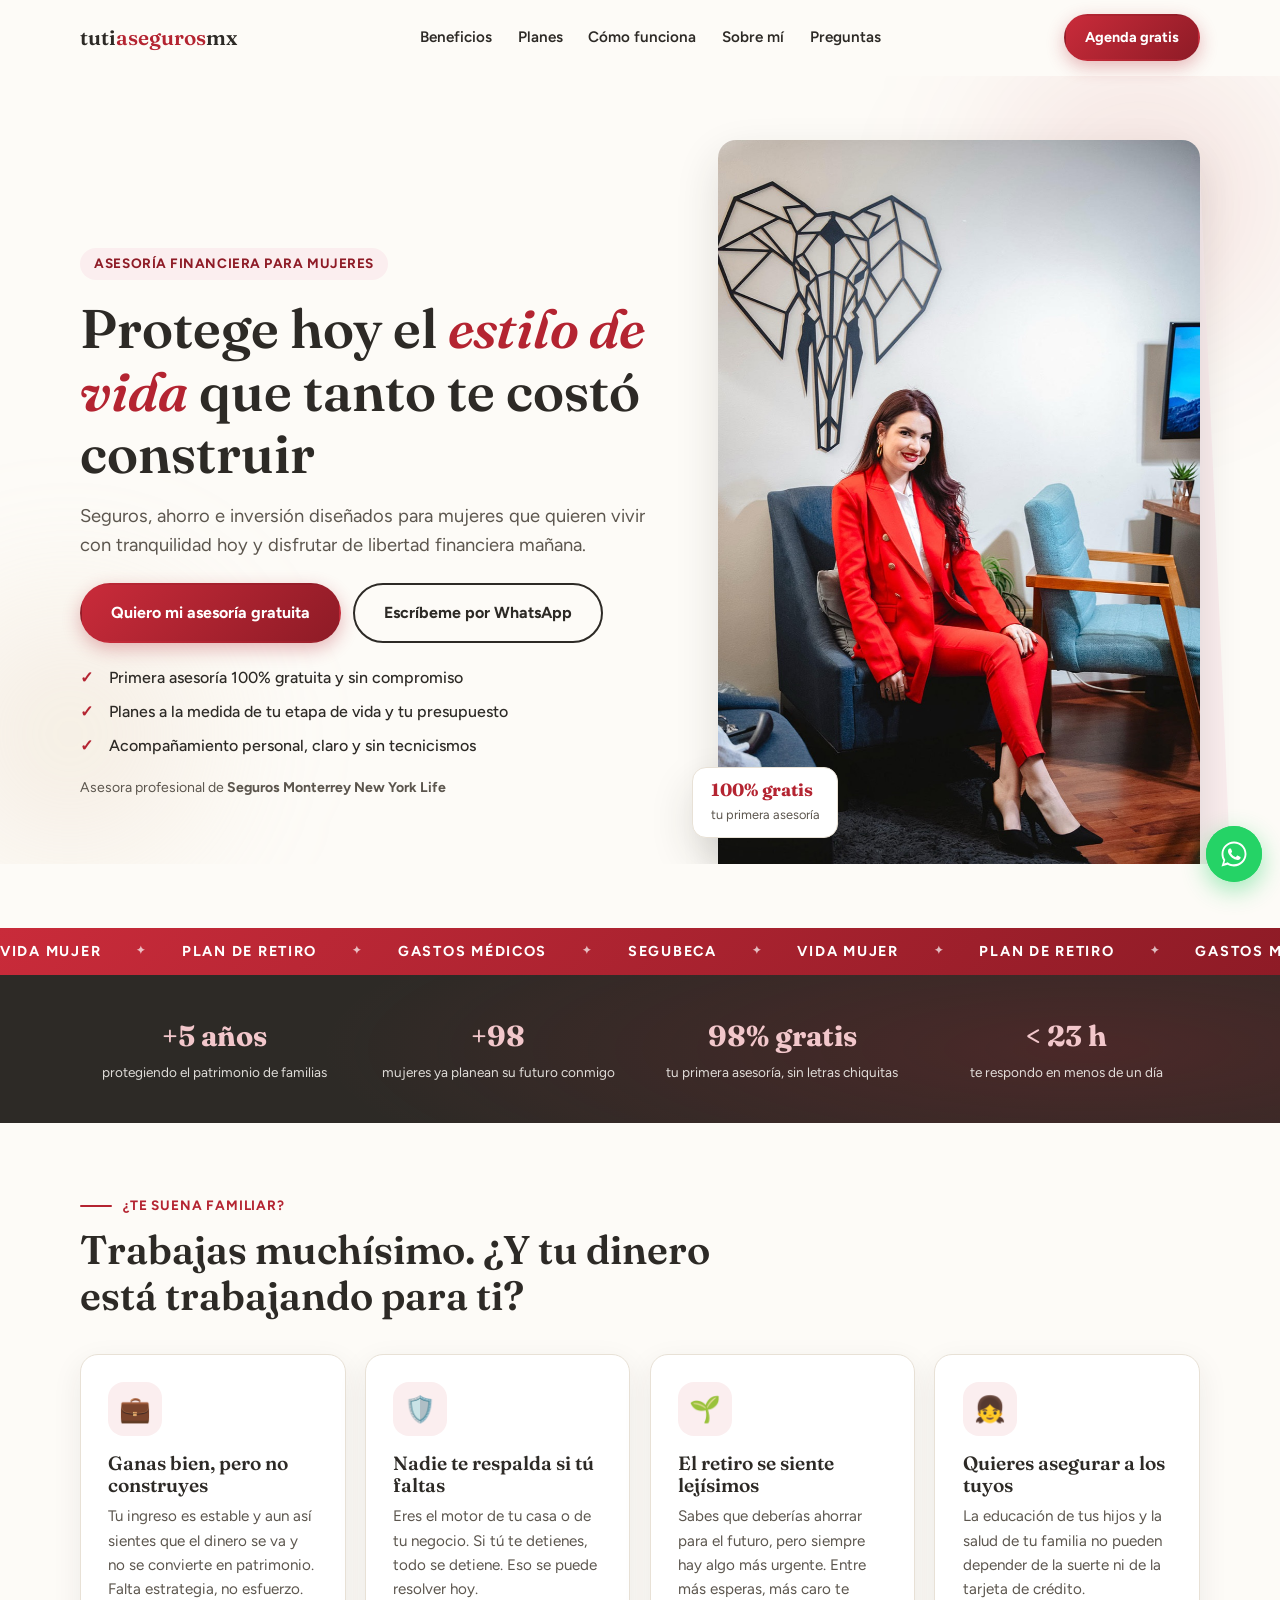
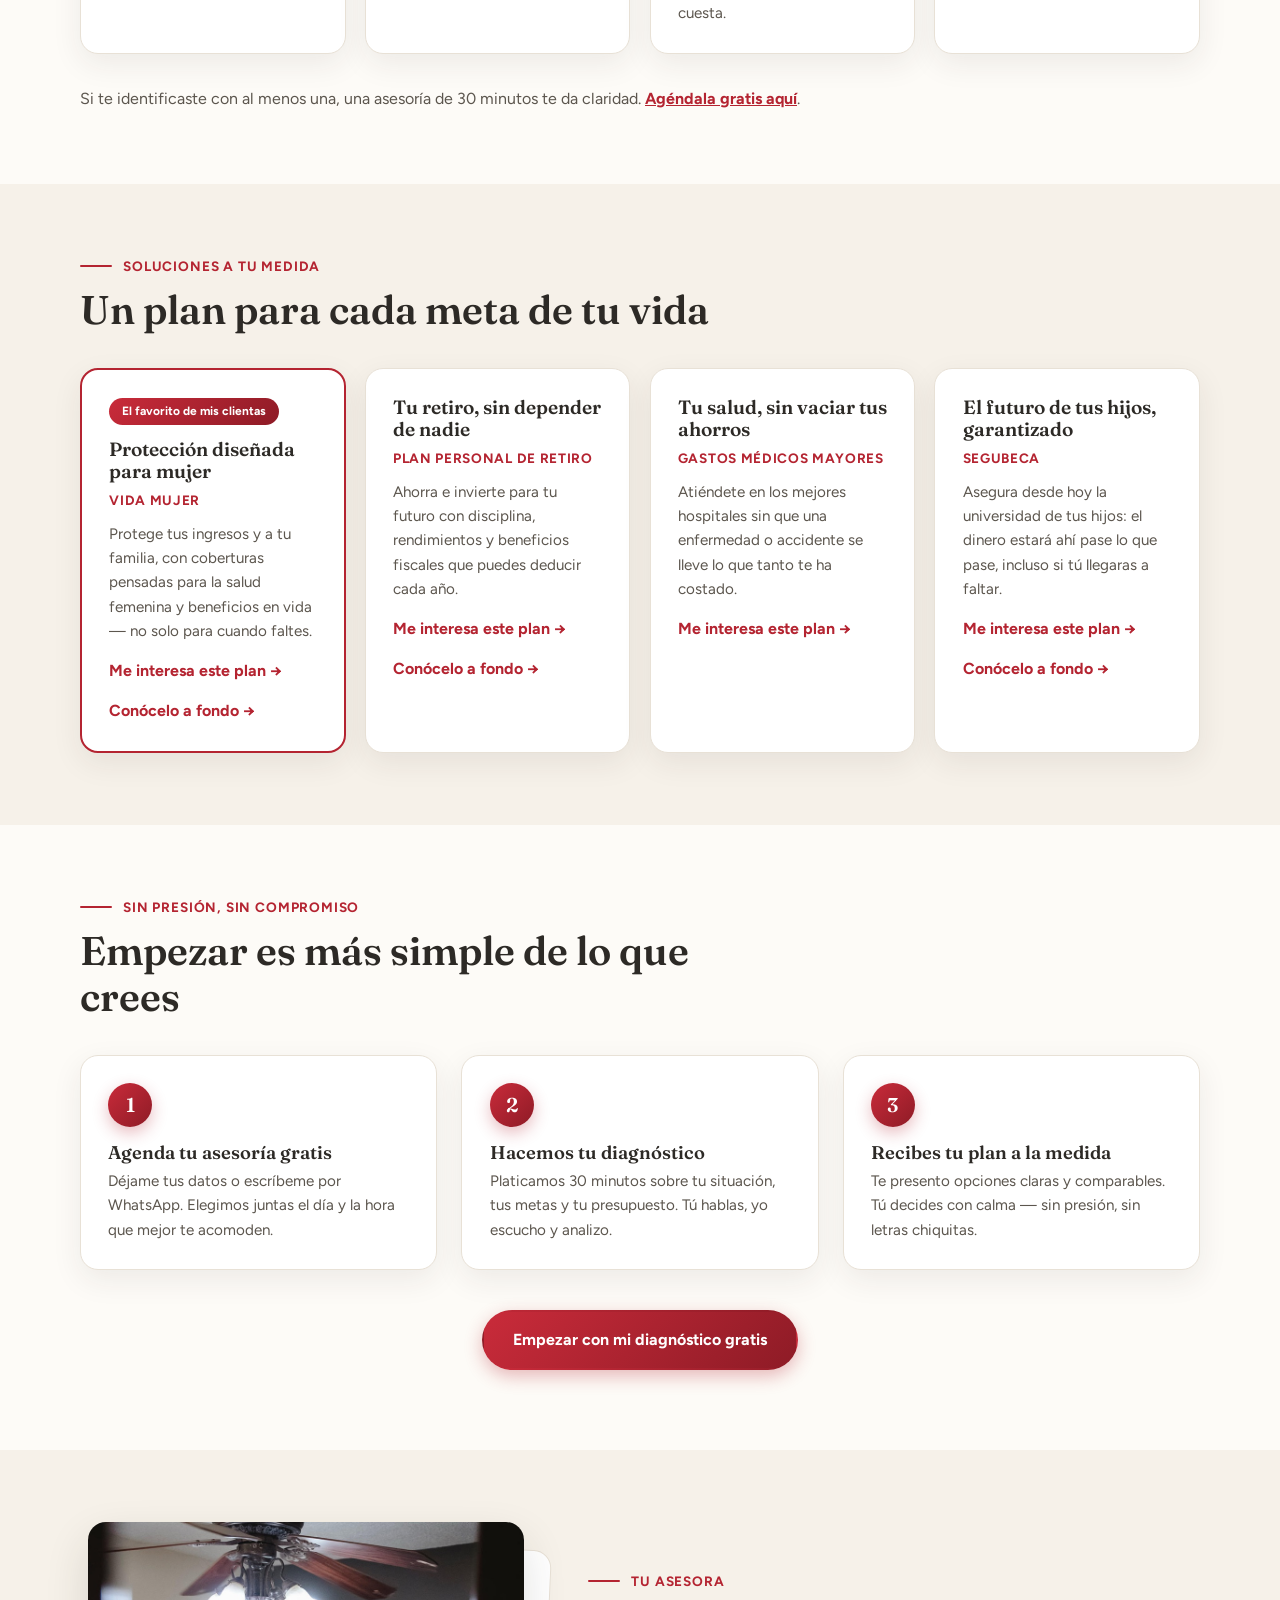
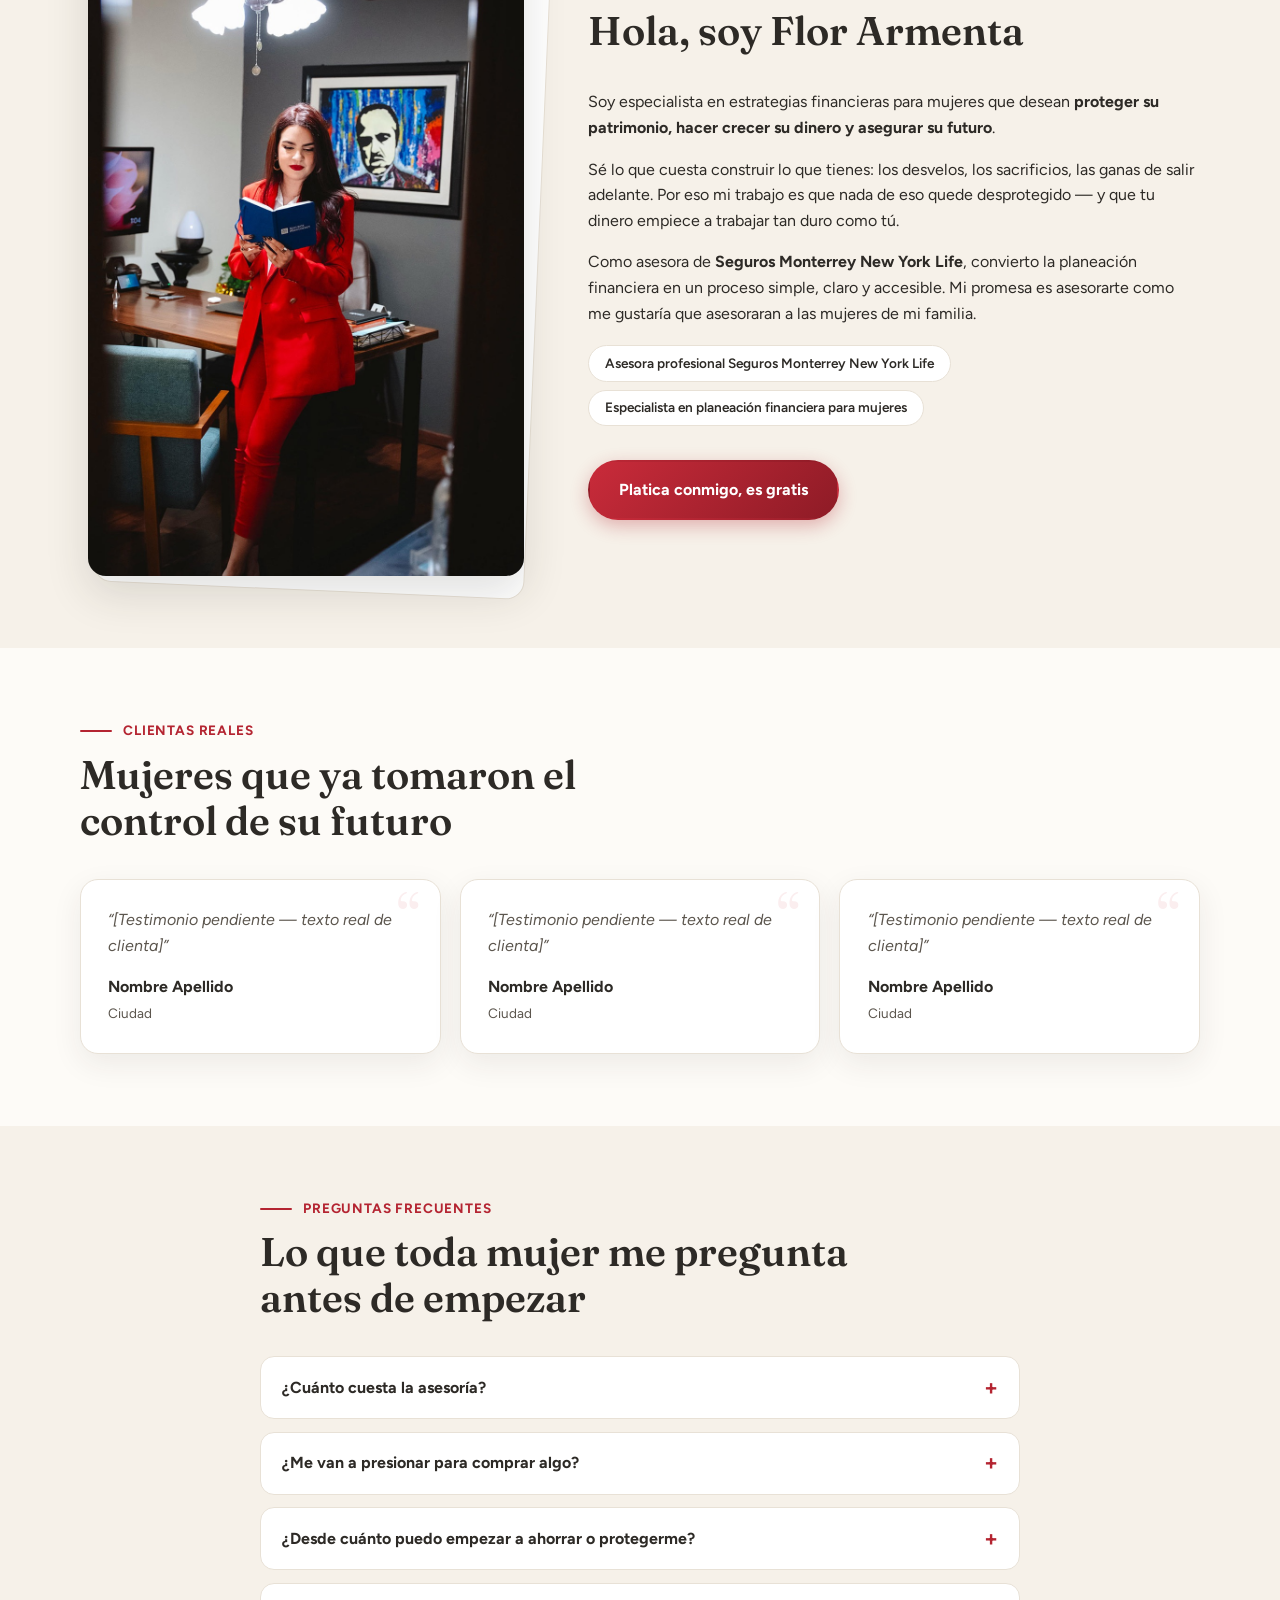
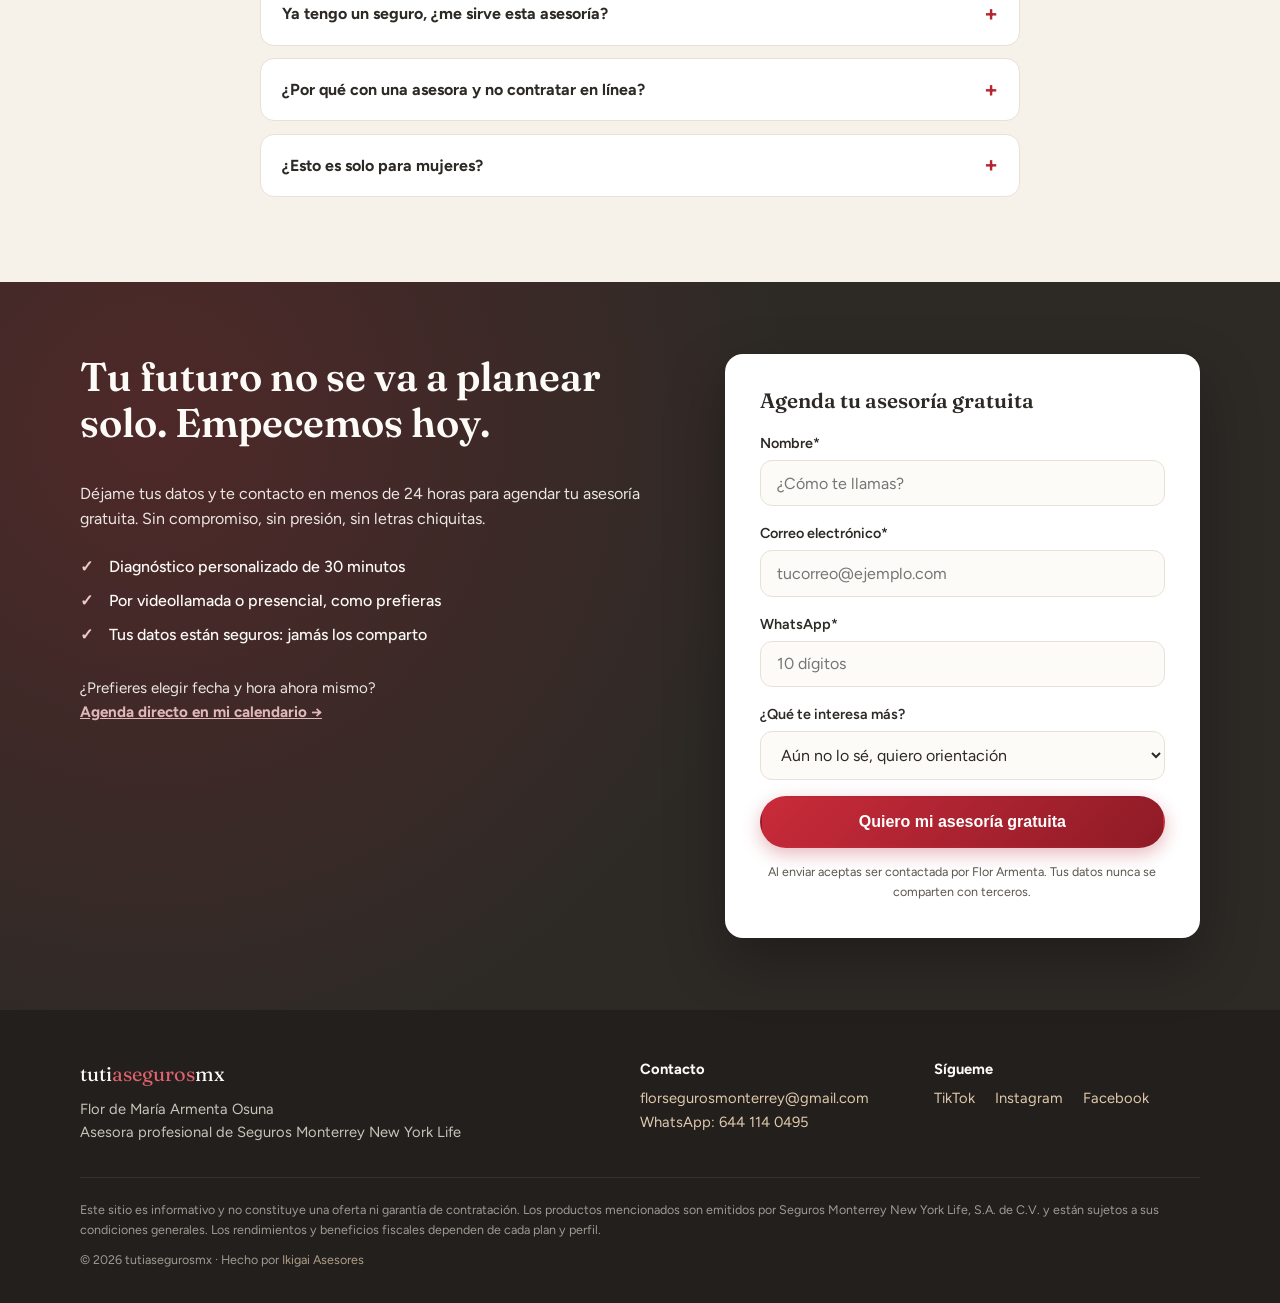
==== index.html @ 4d2555a0 "Add files via upload" ====
<!DOCTYPE html>
<html lang="es-MX">
<head>
  <meta charset="UTF-8">
  <meta name="viewport" content="width=device-width, initial-scale=1.0">
  <title>tutiasegurosmx · Flor Armenta — Seguros, ahorro e inversión para mujeres</title>
  <meta name="description" content="Protege hoy el estilo de vida que tanto te costó construir. Asesoría financiera personalizada para mujeres: Vida Mujer, Plan de Retiro, Gastos Médicos y Segubeca. Primera asesoría gratis.">

  <!-- Open Graph (compartir en WhatsApp / redes) -->
  <meta property="og:type" content="website">
  <meta property="og:title" content="Protege hoy el estilo de vida que tanto te costó construir">
  <meta property="og:description" content="Seguros, ahorro e inversión diseñados para mujeres. Agenda tu asesoría gratuita con Flor Armenta, asesora de Seguros Monterrey New York Life.">
  <meta property="og:image" content="assets/img/flor-hero.jpg">
  <meta property="og:locale" content="es_MX">
  <!-- TODO: pendiente clienta — actualizar og:url cuando se defina el dominio -->

  <script>document.documentElement.classList.add('js');</script>
  <link rel="icon" href="data:image/svg+xml,%3Csvg xmlns='http://www.w3.org/2000/svg' viewBox='0 0 100 100'%3E%3Ccircle cx='50' cy='50' r='50' fill='%23B42431'/%3E%3Ctext x='50' y='68' font-size='55' font-family='Georgia' fill='%23FDFBF7' text-anchor='middle'%3Et%3C/text%3E%3C/svg%3E">
  <link rel="preconnect" href="https://fonts.googleapis.com">
  <link rel="preconnect" href="https://fonts.gstatic.com" crossorigin>
  <link href="https://fonts.googleapis.com/css2?family=Fraunces:opsz,wght@9..144,500;9..144,600&family=Figtree:wght@400;500;600;700&display=swap" rel="stylesheet">
  <link rel="stylesheet" href="css/styles.css">

  <!-- Meta Pixel (Facebook Ads) -->
  <!-- TODO: pendiente clienta — sustituir TU_PIXEL_ID y descomentar
  <script>
    !function(f,b,e,v,n,t,s){if(f.fbq)return;n=f.fbq=function(){n.callMethod?
    n.callMethod.apply(n,arguments):n.queue.push(arguments)};if(!f._fbq)f._fbq=n;
    n.push=n;n.loaded=!0;n.version='2.0';n.queue=[];t=b.createElement(e);t.async=!0;
    t.src=v;s=b.getElementsByTagName(e)[0];s.parentNode.insertBefore(t,s)}(window,
    document,'script','https://connect.facebook.net/en_US/fbevents.js');
    fbq('init', 'TU_PIXEL_ID');
    fbq('track', 'PageView');
  </script>
  -->

  <!-- Schema.org: asesora de seguros -->
  <script type="application/ld+json">
  {
    "@context": "https://schema.org",
    "@type": "InsuranceAgency",
    "name": "tutiasegurosmx",
    "founder": { "@type": "Person", "name": "Flor de María Armenta Osuna" },
    "description": "Asesoría en seguros, ahorro e inversión para mujeres. Asesora de Seguros Monterrey New York Life.",
    "email": "florsegurosmonterrey@gmail.com",
    "telephone": "+52 644 114 0495",
    "areaServed": "MX",
    "sameAs": [
      "https://www.tiktok.com/@tutiasegurosmx",
      "https://www.instagram.com/tutiasegurosmx/",
      "https://www.facebook.com/profile.php?id=61562341318242"
    ]
  }
  </script>
</head>
<body>

  <!-- ============ HEADER ============ -->
  <header class="header" id="header">
    <div class="container header__inner">
      <!-- TODO: pendiente clienta — sustituir por logotipo (PNG/SVG) -->
      <a href="#inicio" class="header__brand">tuti<span>aseguros</span>mx</a>
      <nav class="header__nav" id="nav" aria-label="Navegación principal">
        <a href="#beneficios">Beneficios</a>
        <a href="#planes">Planes</a>
        <a href="#como-funciona">Cómo funciona</a>
        <a href="#sobre-mi">Sobre mí</a>
        <a href="#faq">Preguntas</a>
      </nav>
      <a href="#contacto" class="btn btn--primary btn--sm header__cta">Agenda gratis</a>
      <button class="header__toggle" id="navToggle" aria-label="Abrir menú" aria-expanded="false">
        <span></span><span></span><span></span>
      </button>
    </div>
  </header>

  <main>
    <!-- ============ 1 · HERO ============ -->
    <section class="hero" id="inicio">
      <div class="hero__blob hero__blob--1" aria-hidden="true"></div>
      <div class="hero__blob hero__blob--2" aria-hidden="true"></div>
      <div class="container hero__grid">
        <div class="hero__content">
          <p class="hero__kicker">Asesoría financiera para mujeres</p>
          <h1 class="hero__title">Protege hoy el <em class="resaltado">estilo de vida</em> que tanto te costó construir</h1>
          <p class="hero__subtitle">Seguros, ahorro e inversión diseñados para mujeres que quieren vivir con tranquilidad hoy y disfrutar de libertad financiera mañana.</p>
          <div class="hero__actions">
            <a href="#contacto" class="btn btn--primary" data-track="Lead">Quiero mi asesoría gratuita</a>
            <a href="https://wa.me/526441140495?text=Hola%20Flor%2C%20vengo%20de%20tu%20p%C3%A1gina%20y%20quiero%20informaci%C3%B3n%20sobre%20mis%20opciones%20de%20protecci%C3%B3n%20y%20ahorro."
               class="btn btn--ghost" target="_blank" rel="noopener" data-track="Contact">Escríbeme por WhatsApp</a>
          </div>
          <ul class="hero__checks">
            <li>Primera asesoría 100% gratuita y sin compromiso</li>
            <li>Planes a la medida de tu etapa de vida y tu presupuesto</li>
            <li>Acompañamiento personal, claro y sin tecnicismos</li>
          </ul>
          <p class="hero__trust">Asesora profesional de <strong>Seguros Monterrey New York Life</strong></p>
        </div>
        <figure class="hero__media">
          <div class="hero__media-frame" aria-hidden="true"></div>
          <img src="assets/img/flor-hero.jpg" alt="Flor Armenta, asesora de seguros, sonriendo en su oficina" width="660" height="990" fetchpriority="high">
          <div class="hero__badge" aria-hidden="true">
            <strong>100% gratis</strong>
            <span>tu primera asesoría</span>
          </div>
        </figure>
      </div>
    </section>

    <!-- Cinta de productos -->
    <div class="marquee" aria-hidden="true">
      <div class="marquee__track">
        <span>Vida Mujer</span><span>✦</span><span>Plan de Retiro</span><span>✦</span><span>Gastos Médicos</span><span>✦</span><span>Segubeca</span><span>✦</span>
        <span>Vida Mujer</span><span>✦</span><span>Plan de Retiro</span><span>✦</span><span>Gastos Médicos</span><span>✦</span><span>Segubeca</span><span>✦</span>
      </div>
    </div>

    <!-- ============ 2 · BARRA DE CONFIANZA ============ -->
    <section class="stats" aria-label="Cifras de confianza">
      <div class="container stats__grid">
        <!-- TODO: pendiente clienta — validar cifras reales con Flor -->
        <div class="stat"><strong data-count="5" data-prefix="+" data-suffix=" años">+5 años</strong><span>protegiendo el patrimonio de familias</span></div>
        <div class="stat"><strong data-count="100" data-prefix="+">+100</strong><span>mujeres ya planean su futuro conmigo</span></div>
        <div class="stat"><strong data-count="100" data-suffix="% gratis">100% gratis</strong><span>tu primera asesoría, sin letras chiquitas</span></div>
        <div class="stat"><strong data-count="24" data-prefix="&lt; " data-suffix=" h">&lt; 24 h</strong><span>te respondo en menos de un día</span></div>
      </div>
    </section>

    <!-- ============ 3 · DOLOR / ESTO ES PARA TI ============ -->
    <section class="section" id="beneficios">
      <div class="container">
        <p class="section__kicker">¿Te suena familiar?</p>
        <h2 class="section__title">Trabajas muchísimo. ¿Y tu dinero está trabajando para ti?</h2>
        <div class="cards cards--4">
          <article class="card">
            <div class="card__icon">💼</div>
            <h3>Ganas bien, pero no construyes</h3>
            <p>Tu ingreso es estable y aun así sientes que el dinero se va y no se convierte en patrimonio. Falta estrategia, no esfuerzo.</p>
          </article>
          <article class="card">
            <div class="card__icon">🛡️</div>
            <h3>Nadie te respalda si tú faltas</h3>
            <p>Eres el motor de tu casa o de tu negocio. Si tú te detienes, todo se detiene. Eso se puede resolver hoy.</p>
          </article>
          <article class="card">
            <div class="card__icon">🌱</div>
            <h3>El retiro se siente lejísimos</h3>
            <p>Sabes que deberías ahorrar para el futuro, pero siempre hay algo más urgente. Entre más esperas, más caro te cuesta.</p>
          </article>
          <article class="card">
            <div class="card__icon">👧</div>
            <h3>Quieres asegurar a los tuyos</h3>
            <p>La educación de tus hijos y la salud de tu familia no pueden depender de la suerte ni de la tarjeta de crédito.</p>
          </article>
        </div>
        <p class="section__note">Si te identificaste con al menos una, una asesoría de 30 minutos te da claridad. <a href="#contacto">Agéndala gratis aquí</a>.</p>
      </div>
    </section>

    <!-- ============ 4 · PRODUCTOS ============ -->
    <section class="section section--cream" id="planes">
      <div class="container">
        <p class="section__kicker">Soluciones a tu medida</p>
        <h2 class="section__title">Un plan para cada meta de tu vida</h2>
        <div class="cards cards--4 cards--productos">
          <article class="card card--destacada">
            <p class="card__tag">El favorito de mis clientas</p>
            <h3>Protección diseñada para mujer</h3>
            <p class="card__producto">Vida Mujer</p>
            <p>Protege tus ingresos y a tu familia, con coberturas pensadas para la salud femenina y beneficios en vida — no solo para cuando faltes.</p>
            <a href="#contacto" class="card__cta" data-producto="Vida Mujer">Me interesa este plan →</a><br>
            <a href="vidamujer.html" class="card__cta">Conócelo a fondo →</a>
          </article>
          <article class="card">
            <h3>Tu retiro, sin depender de nadie</h3>
            <p class="card__producto">Plan Personal de Retiro</p>
            <p>Ahorra e invierte para tu futuro con disciplina, rendimientos y beneficios fiscales que puedes deducir cada año.</p>
            <a href="#contacto" class="card__cta" data-producto="Plan de Retiro">Me interesa este plan →</a><br>
            <a href="ppr.html" class="card__cta">Conócelo a fondo →</a>
          </article>
          <article class="card">
            <h3>Tu salud, sin vaciar tus ahorros</h3>
            <p class="card__producto">Gastos Médicos Mayores</p>
            <p>Atiéndete en los mejores hospitales sin que una enfermedad o accidente se lleve lo que tanto te ha costado.</p>
            <a href="#contacto" class="card__cta" data-producto="Gastos Médicos">Me interesa este plan →</a>
          </article>
          <article class="card">
            <h3>El futuro de tus hijos, garantizado</h3>
            <p class="card__producto">Segubeca</p>
            <p>Asegura desde hoy la universidad de tus hijos: el dinero estará ahí pase lo que pase, incluso si tú llegaras a faltar.</p>
            <a href="#contacto" class="card__cta" data-producto="Segubeca">Me interesa este plan →</a><br>
            <a href="segubeca.html" class="card__cta">Conócelo a fondo →</a>
          </article>
        </div>
      </div>
    </section>

    <!-- ============ 5 · CÓMO FUNCIONA ============ -->
    <section class="section" id="como-funciona">
      <div class="container">
        <p class="section__kicker">Sin presión, sin compromiso</p>
        <h2 class="section__title">Empezar es más simple de lo que crees</h2>
        <ol class="pasos">
          <li class="paso">
            <span class="paso__num">1</span>
            <h3>Agenda tu asesoría gratis</h3>
            <p>Déjame tus datos o escríbeme por WhatsApp. Elegimos juntas el día y la hora que mejor te acomoden.</p>
          </li>
          <li class="paso">
            <span class="paso__num">2</span>
            <h3>Hacemos tu diagnóstico</h3>
            <p>Platicamos 30 minutos sobre tu situación, tus metas y tu presupuesto. Tú hablas, yo escucho y analizo.</p>
          </li>
          <li class="paso">
            <span class="paso__num">3</span>
            <h3>Recibes tu plan a la medida</h3>
            <p>Te presento opciones claras y comparables. Tú decides con calma — sin presión, sin letras chiquitas.</p>
          </li>
        </ol>
        <div class="section__center">
          <a href="#contacto" class="btn btn--primary">Empezar con mi diagnóstico gratis</a>
        </div>
      </div>
    </section>

    <!-- ============ 6 · SOBRE MÍ ============ -->
    <section class="section section--cream" id="sobre-mi">
      <div class="container sobre__grid">
        <figure class="sobre__media">
          <img src="assets/img/flor-sobre-mi.jpg" alt="Flor Armenta consultando su agenda de Seguros Monterrey" width="660" height="990" loading="lazy">
        </figure>
        <div class="sobre__content">
          <p class="section__kicker">Tu asesora</p>
          <h2 class="section__title">Hola, soy Flor Armenta</h2>
          <p>Soy especialista en estrategias financieras para mujeres que desean <strong>proteger su patrimonio, hacer crecer su dinero y asegurar su futuro</strong>.</p>
          <p>Sé lo que cuesta construir lo que tienes: los desvelos, los sacrificios, las ganas de salir adelante. Por eso mi trabajo es que nada de eso quede desprotegido — y que tu dinero empiece a trabajar tan duro como tú.</p>
          <p>Como asesora de <strong>Seguros Monterrey New York Life</strong>, convierto la planeación financiera en un proceso simple, claro y accesible. Mi promesa es asesorarte como me gustaría que asesoraran a las mujeres de mi familia.</p>
          <!-- TODO: pendiente clienta — validar/completar bio con credenciales reales (cédula, certificaciones, trayectoria) -->
          <ul class="sobre__badges">
            <li>Asesora profesional Seguros Monterrey New York Life</li>
            <li>Especialista en planeación financiera para mujeres</li>
          </ul>
          <a href="#contacto" class="btn btn--primary">Platica conmigo, es gratis</a>
        </div>
      </div>
    </section>

    <!-- ============ 7 · TESTIMONIOS ============ -->
    <!-- TODO: pendiente clienta — sustituir los 3 testimonios placeholder por reales (nombre, texto, ciudad) -->
    <section class="section" id="testimonios">
      <div class="container">
        <p class="section__kicker">Clientas reales</p>
        <h2 class="section__title">Mujeres que ya tomaron el control de su futuro</h2>
        <div class="cards cards--3">
          <blockquote class="testimonio">
            <p>“[Testimonio pendiente — texto real de clienta]”</p>
            <footer><strong>Nombre Apellido</strong><span>Ciudad</span></footer>
          </blockquote>
          <blockquote class="testimonio">
            <p>“[Testimonio pendiente — texto real de clienta]”</p>
            <footer><strong>Nombre Apellido</strong><span>Ciudad</span></footer>
          </blockquote>
          <blockquote class="testimonio">
            <p>“[Testimonio pendiente — texto real de clienta]”</p>
            <footer><strong>Nombre Apellido</strong><span>Ciudad</span></footer>
          </blockquote>
        </div>
      </div>
    </section>

    <!-- ============ 8 · FAQ ============ -->
    <section class="section section--cream" id="faq">
      <div class="container container--narrow">
        <p class="section__kicker">Preguntas frecuentes</p>
        <h2 class="section__title">Lo que toda mujer me pregunta antes de empezar</h2>
        <div class="faq">
          <details>
            <summary>¿Cuánto cuesta la asesoría?</summary>
            <p>Nada. La primera asesoría es 100% gratuita y sin compromiso. Es una plática para conocerte, entender tus metas y darte claridad — decidas lo que decidas después.</p>
          </details>
          <details>
            <summary>¿Me van a presionar para comprar algo?</summary>
            <p>No. Mi trabajo es asesorarte, no presionarte. Te presento opciones claras y tú decides con calma. Una clienta presionada no es una clienta — y yo trabajo por recomendación.</p>
          </details>
          <details>
            <summary>¿Desde cuánto puedo empezar a ahorrar o protegerme?</summary>
            <p>Hay planes que se adaptan a distintos presupuestos: el plan correcto es el que sí puedas mantener. En el diagnóstico encontramos el monto que cuida tu futuro sin asfixiar tu presente.</p>
          </details>
          <details>
            <summary>Ya tengo un seguro, ¿me sirve esta asesoría?</summary>
            <p>Sí, y mucho. Revisamos lo que ya tienes para detectar duplicidades, huecos de cobertura o costos que se pueden mejorar. A veces la mejor decisión es conservar lo que tienes — y te lo diré con honestidad.</p>
          </details>
          <details>
            <summary>¿Por qué con una asesora y no contratar en línea?</summary>
            <p>Porque tu situación no es genérica. Una asesora certificada te acompaña en la elección, en los trámites y —lo más importante— el día que necesites usar tu póliza o cobrar tu ahorro.</p>
          </details>
          <details>
            <summary>¿Esto es solo para mujeres?</summary>
            <p>Mi especialidad es la planeación financiera para mujeres, pero también asesoro a sus familias: esposos, hijos y padres. Si llegaste aquí, la asesoría es para ti.</p>
          </details>
        </div>
      </div>
    </section>

    <!-- ============ 9 · CTA FINAL + FORMULARIO ============ -->
    <section class="section contacto" id="contacto">
      <div class="container contacto__grid">
        <div class="contacto__content">
          <h2 class="section__title">Tu futuro no se va a planear solo. Empecemos hoy.</h2>
          <p>Déjame tus datos y te contacto en menos de 24 horas para agendar tu asesoría gratuita. Sin compromiso, sin presión, sin letras chiquitas.</p>
          <ul class="hero__checks">
            <li>Diagnóstico personalizado de 30 minutos</li>
            <li>Por videollamada o presencial, como prefieras</li>
            <li>Tus datos están seguros: jamás los comparto</li>
          </ul>
          <!-- TODO: pendiente clienta — sustituir por link real de Calendly -->
          <p class="contacto__alt">¿Prefieres elegir fecha y hora ahora mismo?<br>
            <a href="#" class="contacto__calendly" data-calendly>Agenda directo en mi calendario →</a>
          </p>
        </div>
        <form class="form" id="leadForm" novalidate>
          <h3 class="form__title">Agenda tu asesoría gratuita</h3>
          <div class="form__field">
            <label for="nombre">Nombre*</label>
            <input type="text" id="nombre" name="nombre" autocomplete="name" placeholder="¿Cómo te llamas?" required>
          </div>
          <div class="form__field">
            <label for="email">Correo electrónico*</label>
            <input type="email" id="email" name="email" autocomplete="email" placeholder="tucorreo@ejemplo.com" required>
          </div>
          <div class="form__field">
            <label for="whatsapp">WhatsApp*</label>
            <input type="tel" id="whatsapp" name="whatsapp" autocomplete="tel" inputmode="numeric" placeholder="10 dígitos" required>
          </div>
          <div class="form__field">
            <label for="producto">¿Qué te interesa más?</label>
            <select id="producto" name="producto">
              <option value="Aún no lo sé">Aún no lo sé, quiero orientación</option>
              <option value="Vida Mujer">Vida Mujer</option>
              <option value="Plan de Retiro">Plan de Retiro</option>
              <option value="Gastos Médicos">Gastos Médicos Mayores</option>
              <option value="Segubeca">Segubeca (educación de mis hijos)</option>
            </select>
          </div>
          <button type="submit" class="btn btn--primary btn--block">Quiero mi asesoría gratuita</button>
          <p class="form__privacy">Al enviar aceptas ser contactada por Flor Armenta. Tus datos nunca se comparten con terceros.</p>
          <p class="form__success" id="formSuccess" hidden>¡Listo! Recibí tus datos. Te contacto en menos de 24 horas. 💌</p>
        </form>
      </div>
    </section>
  </main>

  <!-- ============ 10 · FOOTER ============ -->
  <footer class="footer">
    <div class="container footer__grid">
      <div>
        <p class="footer__brand">tuti<span>aseguros</span>mx</p>
        <p>Flor de María Armenta Osuna<br>Asesora profesional de Seguros Monterrey New York Life</p>
      </div>
      <div>
        <p class="footer__heading">Contacto</p>
        <p><a href="mailto:florsegurosmonterrey@gmail.com">florsegurosmonterrey@gmail.com</a><br>
        <a href="https://wa.me/526441140495" target="_blank" rel="noopener">WhatsApp: 644 114 0495</a></p>
      </div>
      <div>
        <p class="footer__heading">Sígueme</p>
        <p class="footer__social">
          <a href="https://www.tiktok.com/@tutiasegurosmx" target="_blank" rel="noopener">TikTok</a>
          <a href="https://www.instagram.com/tutiasegurosmx/" target="_blank" rel="noopener">Instagram</a>
          <a href="https://www.facebook.com/profile.php?id=61562341318242" target="_blank" rel="noopener">Facebook</a>
        </p>
      </div>
    </div>
    <div class="container footer__legal">
      <p>Este sitio es informativo y no constituye una oferta ni garantía de contratación. Los productos mencionados son emitidos por Seguros Monterrey New York Life, S.A. de C.V. y están sujetos a sus condiciones generales. Los rendimientos y beneficios fiscales dependen de cada plan y perfil.</p>
      <p>© 2026 tutiasegurosmx · Hecho por <a href="https://ikigaiasesores.vercel.app" target="_blank" rel="noopener">Ikigai Asesores</a></p>
    </div>
  </footer>

  <!-- WhatsApp flotante -->
  <a href="https://wa.me/526441140495?text=Hola%20Flor%2C%20vengo%20de%20tu%20p%C3%A1gina%20y%20quiero%20agendar%20mi%20asesor%C3%ADa%20gratuita."
     class="whatsapp-float" target="_blank" rel="noopener" aria-label="Escríbeme por WhatsApp" data-track="Contact">
    <svg viewBox="0 0 32 32" width="30" height="30" fill="currentColor" aria-hidden="true">
      <path d="M16 2.7C8.7 2.7 2.7 8.7 2.7 16c0 2.5.7 4.9 2 7L2.7 29.3l6.5-1.9c2 1.2 4.3 1.8 6.8 1.8 7.3 0 13.3-6 13.3-13.3S23.3 2.7 16 2.7zm0 24.2c-2.2 0-4.3-.6-6.1-1.7l-.4-.3-3.9 1.1 1.1-3.8-.3-.4a10.8 10.8 0 0 1-1.7-5.8C4.7 9.9 9.8 4.9 16 4.9S27.3 9.9 27.3 16 22.2 26.9 16 26.9zm6-8.1c-.3-.2-1.9-1-2.2-1.1-.3-.1-.5-.2-.7.2-.2.3-.8 1.1-1 1.3-.2.2-.4.2-.7.1-.3-.2-1.4-.5-2.6-1.6-1-.9-1.6-1.9-1.8-2.2-.2-.3 0-.5.1-.7l.5-.6c.2-.2.2-.3.3-.6.1-.2 0-.4 0-.6l-1-2.4c-.3-.6-.5-.5-.7-.5h-.6c-.2 0-.6.1-.9.4-.3.3-1.1 1.1-1.1 2.7s1.2 3.1 1.3 3.3c.2.2 2.3 3.6 5.7 5 .8.3 1.4.5 1.9.7.8.2 1.5.2 2.1.1.6-.1 1.9-.8 2.2-1.5.3-.8.3-1.4.2-1.5-.1-.2-.3-.2-.6-.4z"/>
    </svg>
  </a>

  <script src="js/main.js" defer></script>
</body>
</html>
---- css/styles.css ----
/* ============================================================
   tutiasegurosmx — Landing Flor Armenta (v2 · estilo moderno)
   Paleta propuesta (TODO: pendiente clienta — validar colores)
   ============================================================ */
:root {
  --rojo: #B42431;          /* acento principal (saco rojo de Flor) */
  --rojo-claro: #C92B3A;
  --rojo-oscuro: #8E1B26;
  --rojo-suave: #FBEEEF;
  --tinta: #2D2A26;         /* texto principal, gris cálido oscuro */
  --tinta-suave: #5C564E;
  --hueso: #FDFBF7;         /* fondo base */
  --crema: #F6F1E9;         /* fondo alterno de secciones */
  --blanco: #FFFFFF;
  --borde: #E8E1D6;
  --whatsapp: #25D366;
  --gradiente-rojo: linear-gradient(135deg, var(--rojo-claro) 0%, var(--rojo-oscuro) 100%);
  --sombra: 0 10px 30px rgba(45, 42, 38, 0.08);
  --sombra-hover: 0 18px 44px rgba(45, 42, 38, 0.14);
  --radio: 18px;
  --transicion-suave: cubic-bezier(0.22, 1, 0.36, 1);
  --fuente-titulos: "Fraunces", Georgia, serif;
  --fuente-cuerpo: "Figtree", -apple-system, sans-serif;
}

* { margin: 0; padding: 0; box-sizing: border-box; }

html { scroll-behavior: smooth; scroll-padding-top: 84px; }

body {
  font-family: var(--fuente-cuerpo);
  color: var(--tinta);
  background: var(--hueso);
  line-height: 1.6;
  font-size: 1rem;
  -webkit-font-smoothing: antialiased;
  overflow-x: hidden;
}

img { max-width: 100%; height: auto; display: block; }

::selection { background: var(--rojo); color: var(--blanco); }

.container {
  width: min(100% - 2.5rem, 1120px);
  margin-inline: auto;
}
.container--narrow { max-width: 760px; }

h1, h2, h3 { font-family: var(--fuente-titulos); font-weight: 600; line-height: 1.15; }

.resaltado { font-style: italic; color: var(--rojo); }

/* ============================================================
   Animaciones base
   ============================================================ */
@keyframes fadeUp {
  from { opacity: 0; transform: translateY(28px); }
  to   { opacity: 1; transform: none; }
}
@keyframes flotar {
  0%, 100% { transform: translateY(0); }
  50%      { transform: translateY(-10px); }
}
@keyframes blob {
  0%, 100% { transform: translate(0, 0) scale(1); }
  50%      { transform: translate(24px, -18px) scale(1.12); }
}
@keyframes marquee {
  to { transform: translateX(-50%); }
}
@keyframes pulso {
  0%   { transform: scale(1); opacity: 0.55; }
  100% { transform: scale(1.65); opacity: 0; }
}
@keyframes faqOpen {
  from { opacity: 0; transform: translateY(-6px); }
  to   { opacity: 1; transform: none; }
}

/* Reveal al hacer scroll (la clase .reveal la asigna js/main.js) */
.js .reveal {
  opacity: 0;
  transform: translateY(26px);
  transition: opacity 0.7s ease, transform 0.7s var(--transicion-suave);
}
.js .reveal.is-visible { opacity: 1; transform: none; }

@media (prefers-reduced-motion: reduce) {
  html { scroll-behavior: auto; }
  *, *::before, *::after {
    animation-duration: 0.01ms !important;
    animation-iteration-count: 1 !important;
    transition-duration: 0.01ms !important;
  }
  .js .reveal { opacity: 1; transform: none; }
}

/* ============ Botones ============ */
.btn {
  display: inline-block;
  padding: 0.95rem 1.8rem;
  border-radius: 999px;
  font-weight: 700;
  font-size: 1rem;
  text-decoration: none;
  text-align: center;
  border: 2px solid transparent;
  cursor: pointer;
  position: relative;
  overflow: hidden;
  transition: transform 0.2s var(--transicion-suave), box-shadow 0.25s ease, background 0.25s ease, color 0.25s ease;
}
.btn:focus-visible { outline: 3px solid var(--rojo); outline-offset: 3px; }
.btn--primary {
  background: var(--gradiente-rojo);
  color: var(--blanco);
  box-shadow: 0 6px 18px rgba(180, 36, 49, 0.32);
}
.btn--primary::after {
  content: "";
  position: absolute;
  inset: 0;
  background: linear-gradient(110deg, transparent 30%, rgba(255, 255, 255, 0.25) 50%, transparent 70%);
  transform: translateX(-120%);
  transition: transform 0.6s ease;
}
.btn--primary:hover { transform: translateY(-3px); box-shadow: 0 12px 28px rgba(180, 36, 49, 0.42); }
.btn--primary:hover::after { transform: translateX(120%); }
.btn--ghost {
  border-color: var(--tinta);
  color: var(--tinta);
  background: transparent;
}
.btn--ghost:hover { background: var(--tinta); color: var(--hueso); transform: translateY(-3px); }
.btn--sm { padding: 0.6rem 1.2rem; font-size: 0.9rem; }
.btn--block { width: 100%; }

/* ============ Header ============ */
.header {
  position: sticky;
  top: 0;
  z-index: 50;
  background: rgba(253, 251, 247, 0.85);
  backdrop-filter: blur(12px);
  -webkit-backdrop-filter: blur(12px);
  border-bottom: 1px solid transparent;
  transition: border-color 0.3s ease, box-shadow 0.3s ease;
}
.header.is-scrolled {
  border-bottom-color: var(--borde);
  box-shadow: 0 8px 30px rgba(45, 42, 38, 0.08);
}
.header__inner {
  display: flex;
  align-items: center;
  justify-content: space-between;
  gap: 1rem;
  padding-block: 0.9rem;
}
.header__brand {
  font-family: var(--fuente-titulos);
  font-size: 1.3rem;
  font-weight: 600;
  color: var(--tinta);
  text-decoration: none;
}
.header__brand span { color: var(--rojo); }
.header__nav { display: none; }
.header__cta { display: none; }
.header__toggle {
  display: flex;
  flex-direction: column;
  gap: 5px;
  background: none;
  border: none;
  padding: 6px;
  cursor: pointer;
}
.header__toggle span {
  width: 24px; height: 2px;
  background: var(--tinta);
  transition: transform 0.2s ease, opacity 0.2s ease;
}
.header__toggle[aria-expanded="true"] span:nth-child(1) { transform: translateY(7px) rotate(45deg); }
.header__toggle[aria-expanded="true"] span:nth-child(2) { opacity: 0; }
.header__toggle[aria-expanded="true"] span:nth-child(3) { transform: translateY(-7px) rotate(-45deg); }

.header__nav.is-open {
  display: flex;
  flex-direction: column;
  position: absolute;
  top: 100%;
  left: 0; right: 0;
  background: var(--hueso);
  border-bottom: 1px solid var(--borde);
  padding: 1rem 1.25rem 1.5rem;
  gap: 0.9rem;
  animation: fadeUp 0.3s var(--transicion-suave) both;
}
.header__nav a {
  color: var(--tinta);
  text-decoration: none;
  font-weight: 600;
  position: relative;
}
.header__nav a:hover { color: var(--rojo); }

/* ============ Hero ============ */
.hero { padding-block: 1.75rem 0; overflow: hidden; position: relative; }
.hero__blob {
  position: absolute;
  border-radius: 50%;
  filter: blur(60px);
  pointer-events: none;
  z-index: -1;
  animation: blob 14s ease-in-out infinite;
}
.hero__blob--1 {
  width: 480px; height: 480px;
  background: radial-gradient(circle, rgba(180, 36, 49, 0.14), transparent 65%);
  top: -120px; right: -100px;
}
.hero__blob--2 {
  width: 420px; height: 420px;
  background: radial-gradient(circle, rgba(224, 201, 172, 0.35), transparent 65%);
  bottom: -80px; left: -140px;
  animation-delay: -7s;
}
.hero__grid { display: grid; gap: 2.5rem; }

/* Entrada animada del hero al cargar */
.hero__kicker, .hero__title, .hero__subtitle, .hero__actions,
.hero__checks, .hero__trust { animation: fadeUp 0.8s var(--transicion-suave) both; }
.hero__title    { animation-delay: 0.08s; }
.hero__subtitle { animation-delay: 0.16s; }
.hero__actions  { animation-delay: 0.24s; }
.hero__checks   { animation-delay: 0.32s; }
.hero__trust    { animation-delay: 0.4s; }
.hero__media    { animation: fadeUp 0.9s 0.2s var(--transicion-suave) both; }

.hero__kicker {
  display: inline-block;
  background: var(--rojo-suave);
  color: var(--rojo-oscuro);
  font-weight: 700;
  font-size: 0.85rem;
  letter-spacing: 0.04em;
  text-transform: uppercase;
  padding: 0.35rem 0.9rem;
  border-radius: 999px;
  margin-bottom: 1.1rem;
}
.hero__title { font-size: clamp(2rem, 6vw, 3.4rem); margin-bottom: 1rem; }
.hero__subtitle { font-size: 1.15rem; color: var(--tinta-suave); margin-bottom: 1.4rem; }
.hero__checks { list-style: none; margin-bottom: 1.2rem; }
.hero__checks li {
  padding-left: 1.8rem;
  position: relative;
  margin-bottom: 0.5rem;
  font-weight: 500;
}
.hero__checks li::before {
  content: "✓";
  position: absolute;
  left: 0;
  color: var(--rojo);
  font-weight: 800;
}
.hero__actions { display: flex; flex-direction: column; gap: 0.8rem; margin-bottom: 1.4rem; }
.hero__trust { font-size: 0.88rem; color: var(--tinta-suave); }

.hero__media { position: relative; margin-inline: 0.5rem; }
.hero__media-frame {
  position: absolute;
  inset: 1.2rem -0.9rem -0.9rem 1.2rem;
  background: var(--rojo-suave);
  border-radius: var(--radio);
  transform: rotate(-2.5deg);
  z-index: -1;
}
.hero__media img {
  border-radius: var(--radio) var(--radio) 0 0;
  box-shadow: var(--sombra-hover);
  object-fit: cover;
}
.hero__badge {
  position: absolute;
  left: -0.4rem;
  bottom: 1.6rem;
  background: var(--blanco);
  border-radius: 14px;
  padding: 0.7rem 1.1rem;
  box-shadow: var(--sombra-hover);
  border: 1px solid var(--borde);
  animation: flotar 4.5s ease-in-out infinite;
}
.hero__badge strong {
  display: block;
  font-family: var(--fuente-titulos);
  color: var(--rojo);
  font-size: 1.1rem;
  line-height: 1.2;
}
.hero__badge span { font-size: 0.8rem; color: var(--tinta-suave); }

/* ============ Marquee de productos ============ */
.marquee {
  background: var(--gradiente-rojo);
  color: var(--blanco);
  overflow: hidden;
  padding-block: 0.75rem;
  margin-top: 2.5rem;
}
.marquee__track {
  display: flex;
  align-items: center;
  gap: 2.2rem;
  width: max-content;
  animation: marquee 26s linear infinite;
}
.marquee__track span {
  font-weight: 700;
  font-size: 0.9rem;
  letter-spacing: 0.12em;
  text-transform: uppercase;
  white-space: nowrap;
}
.marquee__track span:nth-child(even) { font-size: 0.7rem; opacity: 0.7; }

/* ============ Stats ============ */
.stats {
  background:
    radial-gradient(ellipse 60% 120% at 85% 50%, rgba(180, 36, 49, 0.22), transparent),
    var(--tinta);
  color: var(--hueso);
  padding-block: 2.4rem;
}
.stats__grid {
  display: grid;
  grid-template-columns: repeat(2, 1fr);
  gap: 1.5rem 1rem;
  text-align: center;
}
.stat strong {
  display: block;
  font-family: var(--fuente-titulos);
  font-size: 1.8rem;
  color: #F2C7CB;
}
.stat span { font-size: 0.85rem; opacity: 0.85; }

/* ============ Secciones genéricas ============ */
.section { padding-block: 4.5rem; }
.section--cream { background: var(--crema); }
.section__kicker {
  color: var(--rojo);
  font-weight: 700;
  text-transform: uppercase;
  letter-spacing: 0.06em;
  font-size: 0.85rem;
  margin-bottom: 0.6rem;
  display: flex;
  align-items: center;
  gap: 0.7rem;
}
.section__kicker::before {
  content: "";
  width: 2rem;
  height: 2px;
  background: var(--rojo);
  border-radius: 2px;
}
.section__title { font-size: clamp(1.6rem, 4.5vw, 2.5rem); margin-bottom: 2.2rem; max-width: 640px; }
.section__note { margin-top: 2rem; color: var(--tinta-suave); }
.section__note a { color: var(--rojo); font-weight: 700; }
.section__center { text-align: center; margin-top: 2.5rem; }

/* ============ Cards ============ */
.cards { display: grid; gap: 1.2rem; }
.card {
  background: var(--blanco);
  border: 1px solid var(--borde);
  border-radius: var(--radio);
  padding: 1.7rem;
  box-shadow: var(--sombra);
  transition: transform 0.35s var(--transicion-suave), box-shadow 0.35s ease, border-color 0.35s ease;
}
.card:hover {
  transform: translateY(-7px);
  box-shadow: var(--sombra-hover);
  border-color: rgba(180, 36, 49, 0.35);
}
.card__icon {
  width: 54px; height: 54px;
  display: flex;
  align-items: center;
  justify-content: center;
  font-size: 1.6rem;
  background: var(--rojo-suave);
  border-radius: 16px;
  margin-bottom: 1rem;
}
.card h3 { font-size: 1.2rem; margin-bottom: 0.5rem; }
.card p { color: var(--tinta-suave); font-size: 0.95rem; }
.card--destacada { border: 2px solid var(--rojo); position: relative; }
.card__tag {
  display: inline-block;
  background: var(--gradiente-rojo);
  color: var(--blanco) !important;
  font-size: 0.75rem !important;
  font-weight: 700;
  padding: 0.25rem 0.8rem;
  border-radius: 999px;
  margin-bottom: 0.8rem;
}
.card__producto {
  color: var(--rojo) !important;
  font-weight: 700;
  font-size: 0.85rem !important;
  text-transform: uppercase;
  letter-spacing: 0.05em;
  margin-bottom: 0.6rem;
}
.card__cta {
  display: inline-block;
  margin-top: 0.9rem;
  color: var(--rojo);
  font-weight: 700;
  text-decoration: none;
  transition: transform 0.2s var(--transicion-suave), color 0.2s ease;
}
.card__cta:hover { color: var(--rojo-oscuro); transform: translateX(4px); }

/* ============ Pasos ============ */
.pasos { list-style: none; display: grid; gap: 1.5rem; }
.paso {
  background: var(--blanco);
  border: 1px solid var(--borde);
  border-radius: var(--radio);
  padding: 1.7rem;
  box-shadow: var(--sombra);
  transition: transform 0.35s var(--transicion-suave), box-shadow 0.35s ease;
}
.paso:hover { transform: translateY(-7px); box-shadow: var(--sombra-hover); }
.paso__num {
  display: inline-flex;
  align-items: center;
  justify-content: center;
  width: 44px; height: 44px;
  border-radius: 50%;
  background: var(--gradiente-rojo);
  color: var(--blanco);
  font-family: var(--fuente-titulos);
  font-size: 1.25rem;
  font-weight: 600;
  margin-bottom: 0.9rem;
  box-shadow: 0 6px 16px rgba(180, 36, 49, 0.3);
}
.paso h3 { font-size: 1.15rem; margin-bottom: 0.4rem; }
.paso p { color: var(--tinta-suave); font-size: 0.95rem; }

/* ============ Sobre mí ============ */
.sobre__grid { display: grid; gap: 2.5rem; align-items: center; }
.sobre__media { position: relative; margin-inline: 0.5rem; }
.sobre__media::before {
  content: "";
  position: absolute;
  inset: 1.2rem -0.9rem -0.9rem 1.2rem;
  background: var(--blanco);
  border: 1px solid var(--borde);
  border-radius: var(--radio);
  transform: rotate(2.5deg);
}
.sobre__media img {
  position: relative;
  border-radius: var(--radio);
  box-shadow: var(--sombra-hover);
}
.sobre__content p { margin-bottom: 1rem; }
.sobre__badges { list-style: none; margin: 1.2rem 0 1.6rem; }
.sobre__badges li {
  display: inline-block;
  background: var(--blanco);
  border: 1px solid var(--borde);
  border-radius: 999px;
  padding: 0.4rem 1rem;
  font-size: 0.85rem;
  font-weight: 600;
  margin: 0 0.4rem 0.5rem 0;
}

/* ============ Testimonios ============ */
.testimonio {
  background: var(--blanco);
  border: 1px solid var(--borde);
  border-radius: var(--radio);
  padding: 1.7rem;
  box-shadow: var(--sombra);
  position: relative;
  transition: transform 0.35s var(--transicion-suave), box-shadow 0.35s ease;
}
.testimonio:hover { transform: translateY(-7px); box-shadow: var(--sombra-hover); }
.testimonio::before {
  content: "“";
  position: absolute;
  top: 0.4rem;
  right: 1.2rem;
  font-family: var(--fuente-titulos);
  font-size: 4rem;
  line-height: 1;
  color: var(--rojo-suave);
}
.testimonio p { font-style: italic; color: var(--tinta-suave); margin-bottom: 1rem; }
.testimonio footer strong { display: block; }
.testimonio footer span { font-size: 0.85rem; color: var(--tinta-suave); }

/* ============ FAQ ============ */
.faq details {
  background: var(--blanco);
  border: 1px solid var(--borde);
  border-radius: 14px;
  margin-bottom: 0.8rem;
  overflow: hidden;
  transition: border-color 0.25s ease, box-shadow 0.25s ease;
}
.faq details[open] { border-color: rgba(180, 36, 49, 0.4); box-shadow: var(--sombra); }
.faq summary {
  padding: 1.1rem 1.3rem;
  font-weight: 700;
  cursor: pointer;
  list-style: none;
  position: relative;
  padding-right: 2.6rem;
}
.faq summary::-webkit-details-marker { display: none; }
.faq summary::after {
  content: "+";
  position: absolute;
  right: 1.3rem;
  top: 50%;
  transform: translateY(-50%);
  font-size: 1.4rem;
  color: var(--rojo);
  transition: transform 0.25s var(--transicion-suave);
}
.faq details[open] summary::after { transform: translateY(-50%) rotate(45deg); }
.faq details p {
  padding: 0 1.3rem 1.2rem;
  color: var(--tinta-suave);
}
.faq details[open] p { animation: faqOpen 0.35s var(--transicion-suave) both; }

/* ============ Contacto / Formulario ============ */
.contacto {
  background:
    radial-gradient(ellipse 50% 90% at 12% 20%, rgba(180, 36, 49, 0.25), transparent),
    var(--tinta);
  color: var(--hueso);
}
.contacto .section__title { color: var(--hueso); }
.contacto__grid { display: grid; gap: 2.5rem; }
.contacto__content > p { margin-bottom: 1.4rem; opacity: 0.9; }
.contacto .hero__checks { animation: none; }
.contacto .hero__checks li::before { color: #F2C7CB; }
.contacto__alt { margin-top: 1.8rem; font-size: 0.95rem; opacity: 0.9; }
.contacto__calendly { color: #F2C7CB; font-weight: 700; }

.form {
  background: var(--blanco);
  color: var(--tinta);
  border-radius: var(--radio);
  padding: 1.8rem;
  box-shadow: 0 24px 60px rgba(0, 0, 0, 0.3);
}
.form__title { font-size: 1.3rem; margin-bottom: 1.2rem; }
.form__field { margin-bottom: 1rem; }
.form__field label {
  display: block;
  font-weight: 600;
  font-size: 0.9rem;
  margin-bottom: 0.3rem;
}
.form__field input,
.form__field select {
  width: 100%;
  padding: 0.8rem 1rem;
  border: 1.5px solid var(--borde);
  border-radius: 12px;
  font-family: inherit;
  font-size: 1rem;
  background: var(--hueso);
  color: var(--tinta);
  transition: border-color 0.2s ease, box-shadow 0.2s ease;
}
.form__field input:focus,
.form__field select:focus {
  outline: none;
  border-color: var(--rojo);
  box-shadow: 0 0 0 3px rgba(180, 36, 49, 0.15);
}
.form__field input.error { border-color: var(--rojo); background: var(--rojo-suave); }
.form__privacy { font-size: 0.78rem; color: var(--tinta-suave); margin-top: 0.9rem; text-align: center; }
.form__success {
  margin-top: 1rem;
  background: #E8F7EE;
  color: #1B6B3A;
  border-radius: 12px;
  padding: 0.9rem 1.1rem;
  font-weight: 600;
  text-align: center;
  animation: fadeUp 0.4s var(--transicion-suave) both;
}

/* ============ Footer ============ */
.footer { background: #221F1C; color: #C9C3BA; padding-block: 3rem 1.5rem; font-size: 0.92rem; }
.footer__grid { display: grid; gap: 1.8rem; margin-bottom: 2rem; }
.footer__brand {
  font-family: var(--fuente-titulos);
  font-size: 1.25rem;
  color: var(--hueso);
  margin-bottom: 0.5rem;
}
.footer__brand span { color: #E0626E; }
.footer__heading { font-weight: 700; color: var(--hueso); margin-bottom: 0.4rem; }
.footer a { color: #E0C9AC; text-decoration: none; }
.footer a:hover { text-decoration: underline; }
.footer__social a { margin-right: 1rem; }
.footer__legal { border-top: 1px solid #3A3530; padding-top: 1.4rem; font-size: 0.78rem; opacity: 0.75; }
.footer__legal p { margin-bottom: 0.6rem; }

/* ============ WhatsApp flotante ============ */
.whatsapp-float {
  position: fixed;
  right: 1.1rem;
  bottom: 1.1rem;
  z-index: 60;
  width: 56px; height: 56px;
  border-radius: 50%;
  background: var(--whatsapp);
  color: var(--blanco);
  display: flex;
  align-items: center;
  justify-content: center;
  box-shadow: 0 8px 24px rgba(37, 211, 102, 0.45);
  transition: transform 0.2s var(--transicion-suave);
}
.whatsapp-float::before {
  content: "";
  position: absolute;
  inset: 0;
  border-radius: 50%;
  background: var(--whatsapp);
  z-index: -1;
  animation: pulso 2.2s ease-out infinite;
}
.whatsapp-float:hover { transform: scale(1.1) rotate(6deg); }

/* ============================================================
   Desktop ≥ 900px
   ============================================================ */
@media (min-width: 900px) {
  .header__nav { display: flex; gap: 1.6rem; position: static; }
  .header__nav a { font-size: 0.95rem; }
  .header__nav a::after {
    content: "";
    position: absolute;
    left: 0; bottom: -4px;
    width: 100%; height: 2px;
    background: var(--rojo);
    border-radius: 2px;
    transform: scaleX(0);
    transform-origin: left;
    transition: transform 0.25s var(--transicion-suave);
  }
  .header__nav a:hover::after { transform: scaleX(1); }
  .header__cta { display: inline-block; }
  .header__toggle { display: none; }

  .hero { padding-block: 4rem 0; }
  .hero__grid { grid-template-columns: 1.1fr 0.9fr; align-items: end; gap: 3rem; }
  .hero__content { padding-bottom: 4rem; }
  .hero__actions { flex-direction: row; }
  .hero__media { margin-inline: 0; }
  .hero__badge { left: -1.6rem; }

  .marquee { margin-top: 4rem; }

  .stats__grid { grid-template-columns: repeat(4, 1fr); }

  .cards--3 { grid-template-columns: repeat(3, 1fr); }
  .cards--4 { grid-template-columns: repeat(2, 1fr); }
  .cards--productos { grid-template-columns: repeat(4, 1fr); }

  .pasos { grid-template-columns: repeat(3, 1fr); }

  .sobre__grid { grid-template-columns: 0.85fr 1.15fr; gap: 3.5rem; }

  .contacto__grid { grid-template-columns: 1.1fr 0.9fr; align-items: start; gap: 4rem; }
  .form { padding: 2.2rem; }

  .footer__grid { grid-template-columns: 2fr 1fr 1fr; }
}

@media (min-width: 1200px) {
  .cards--4:not(.cards--productos) { grid-template-columns: repeat(4, 1fr); }
}
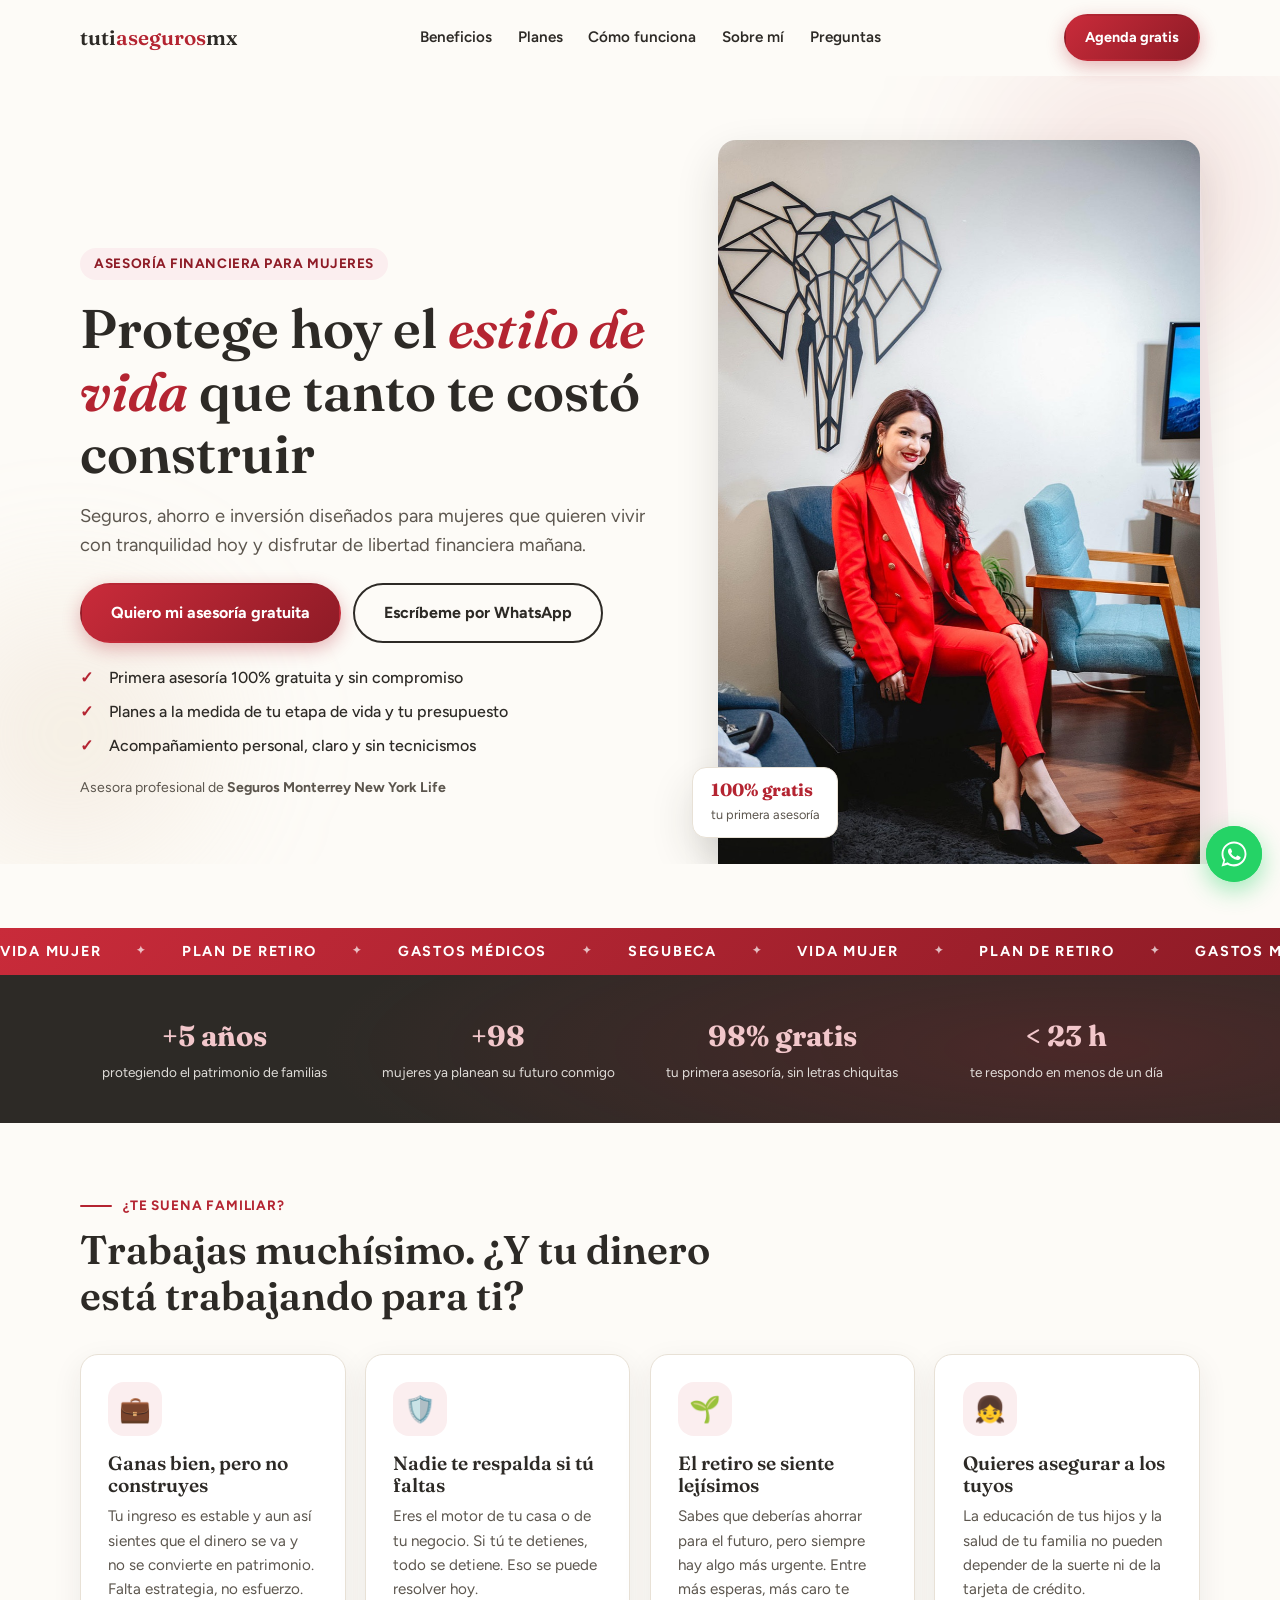
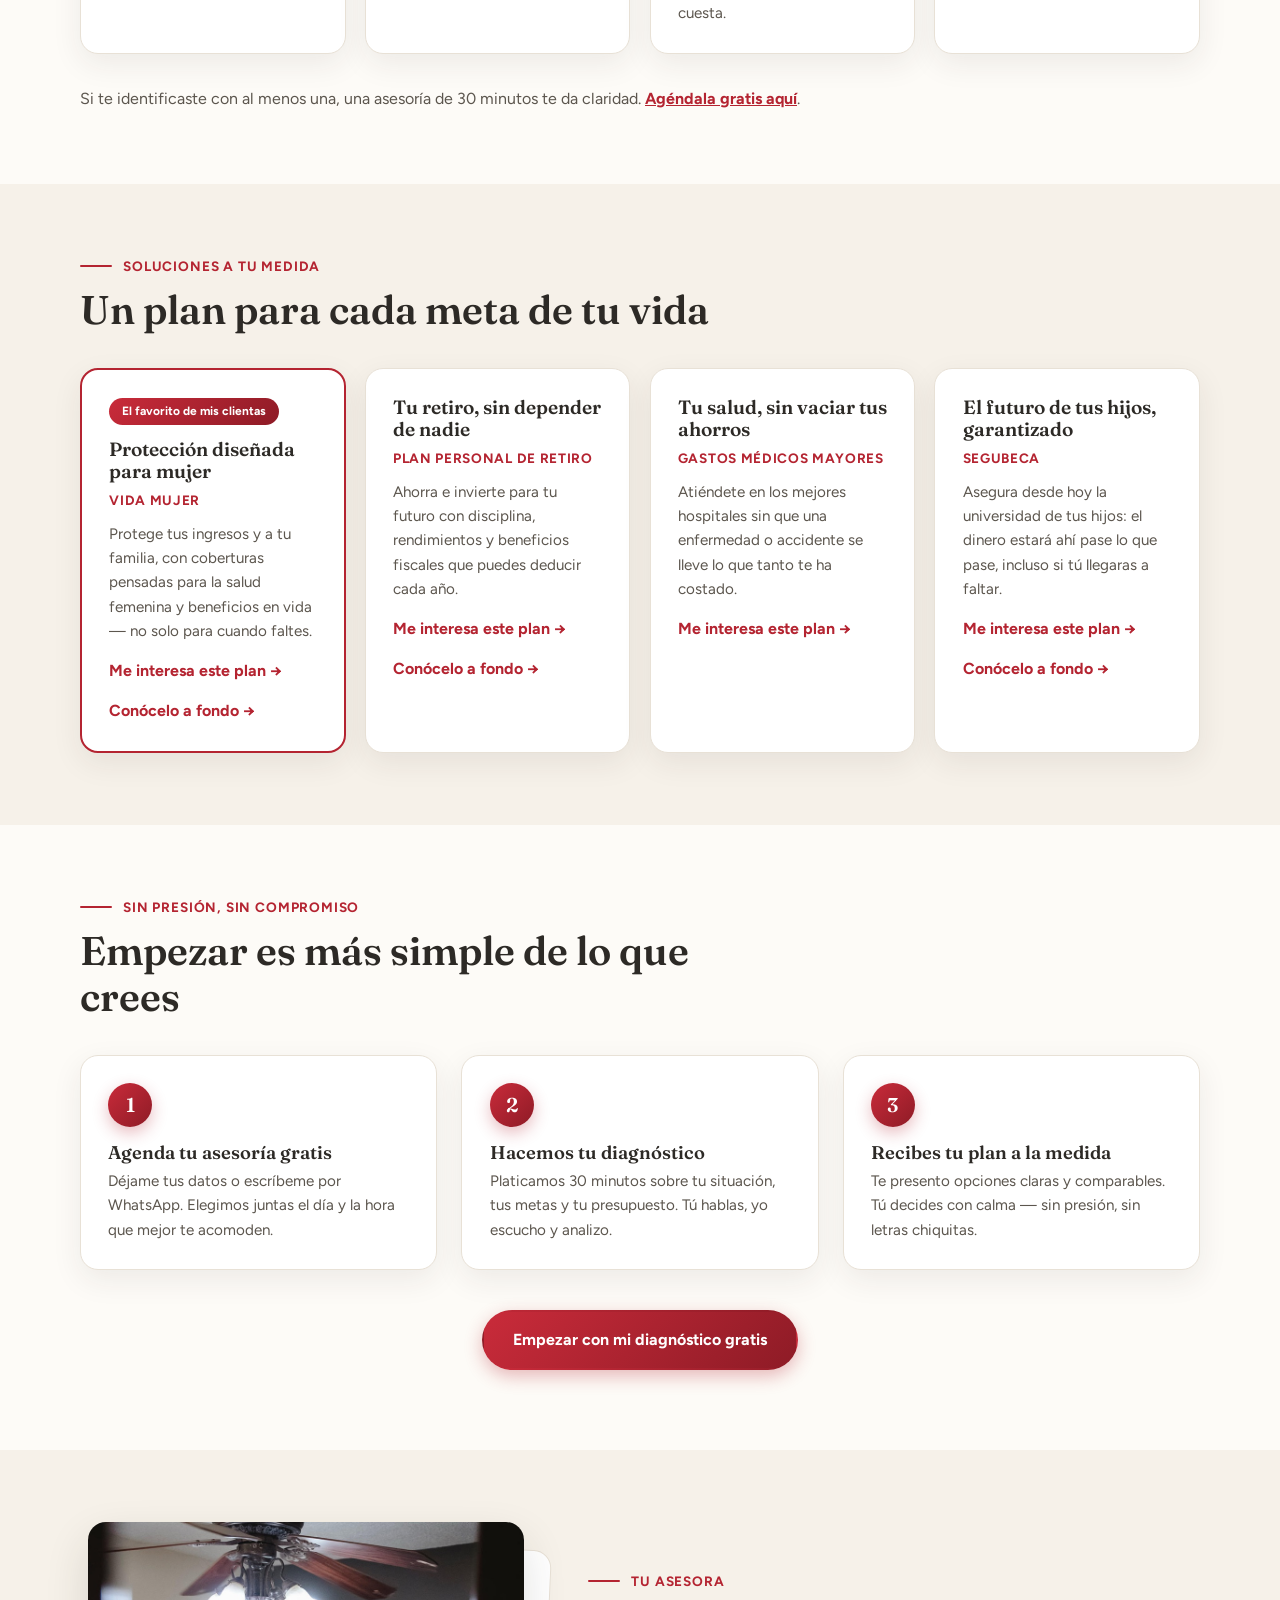
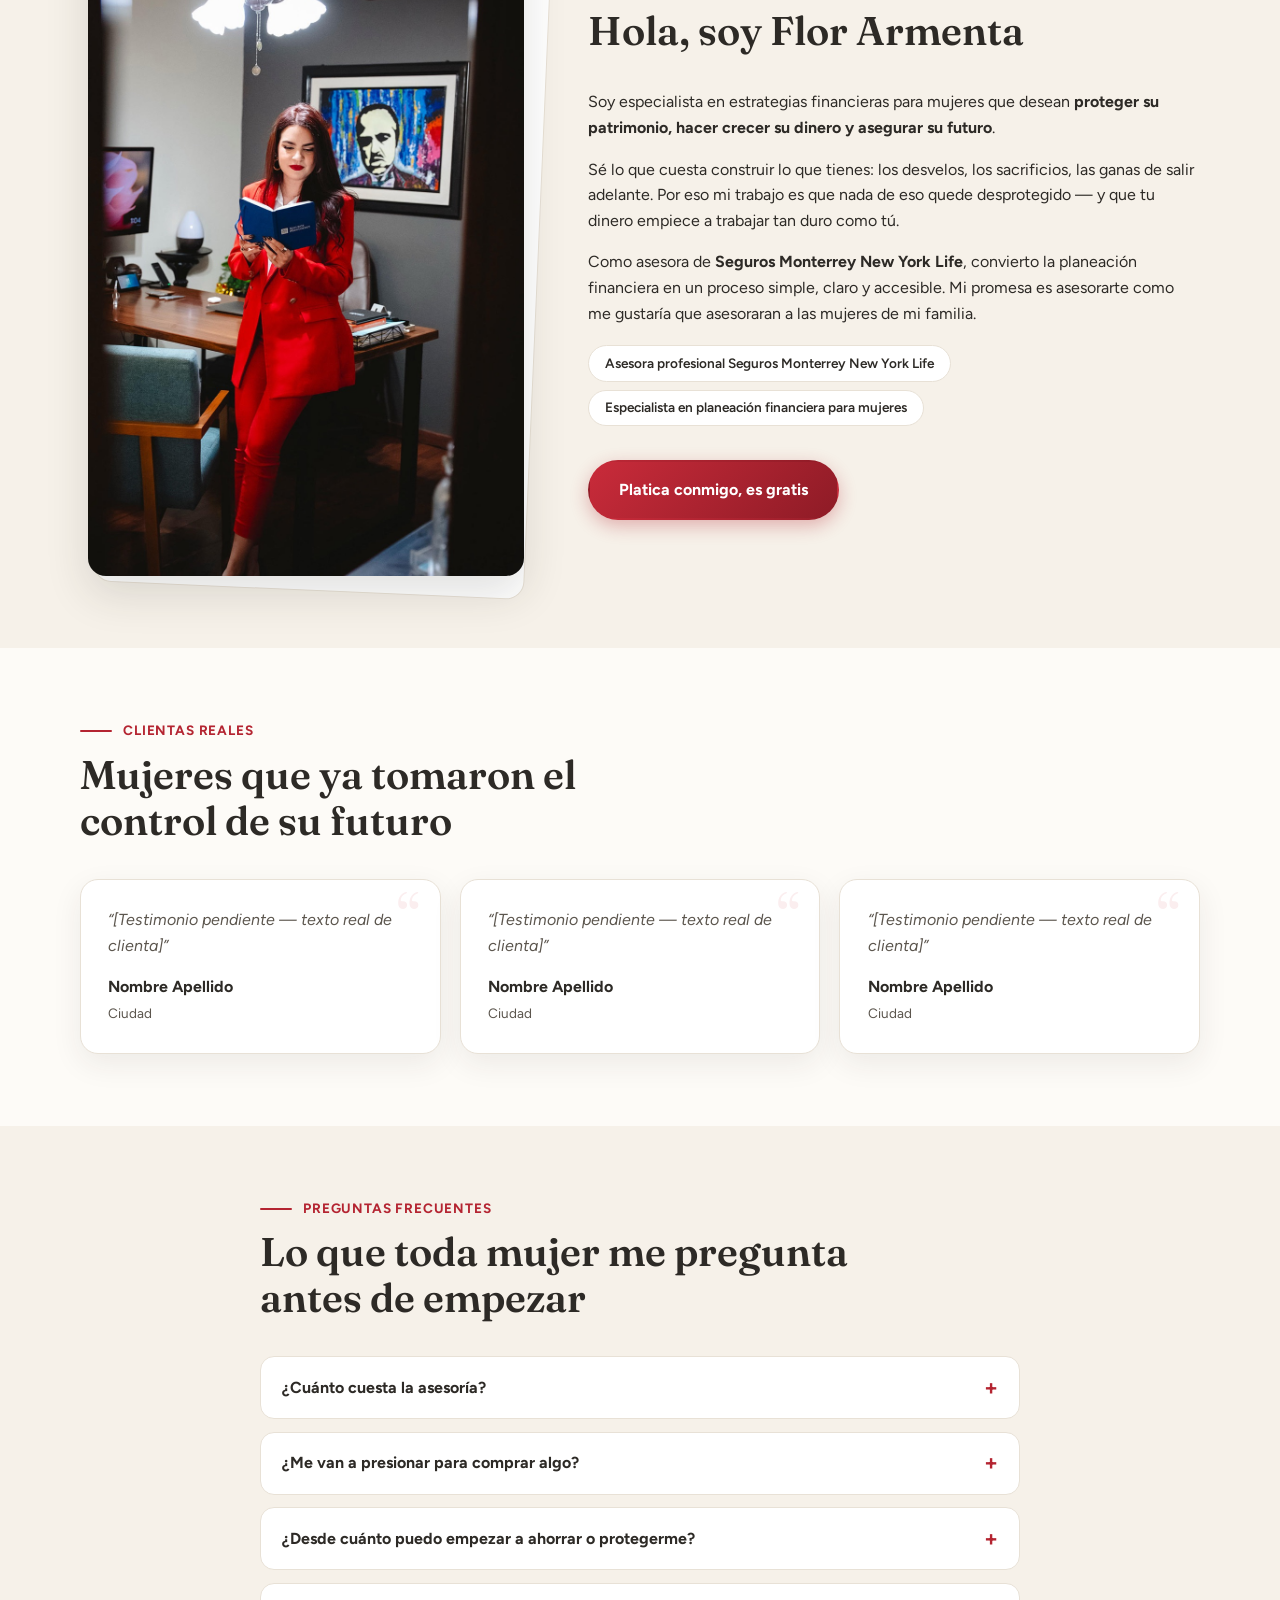
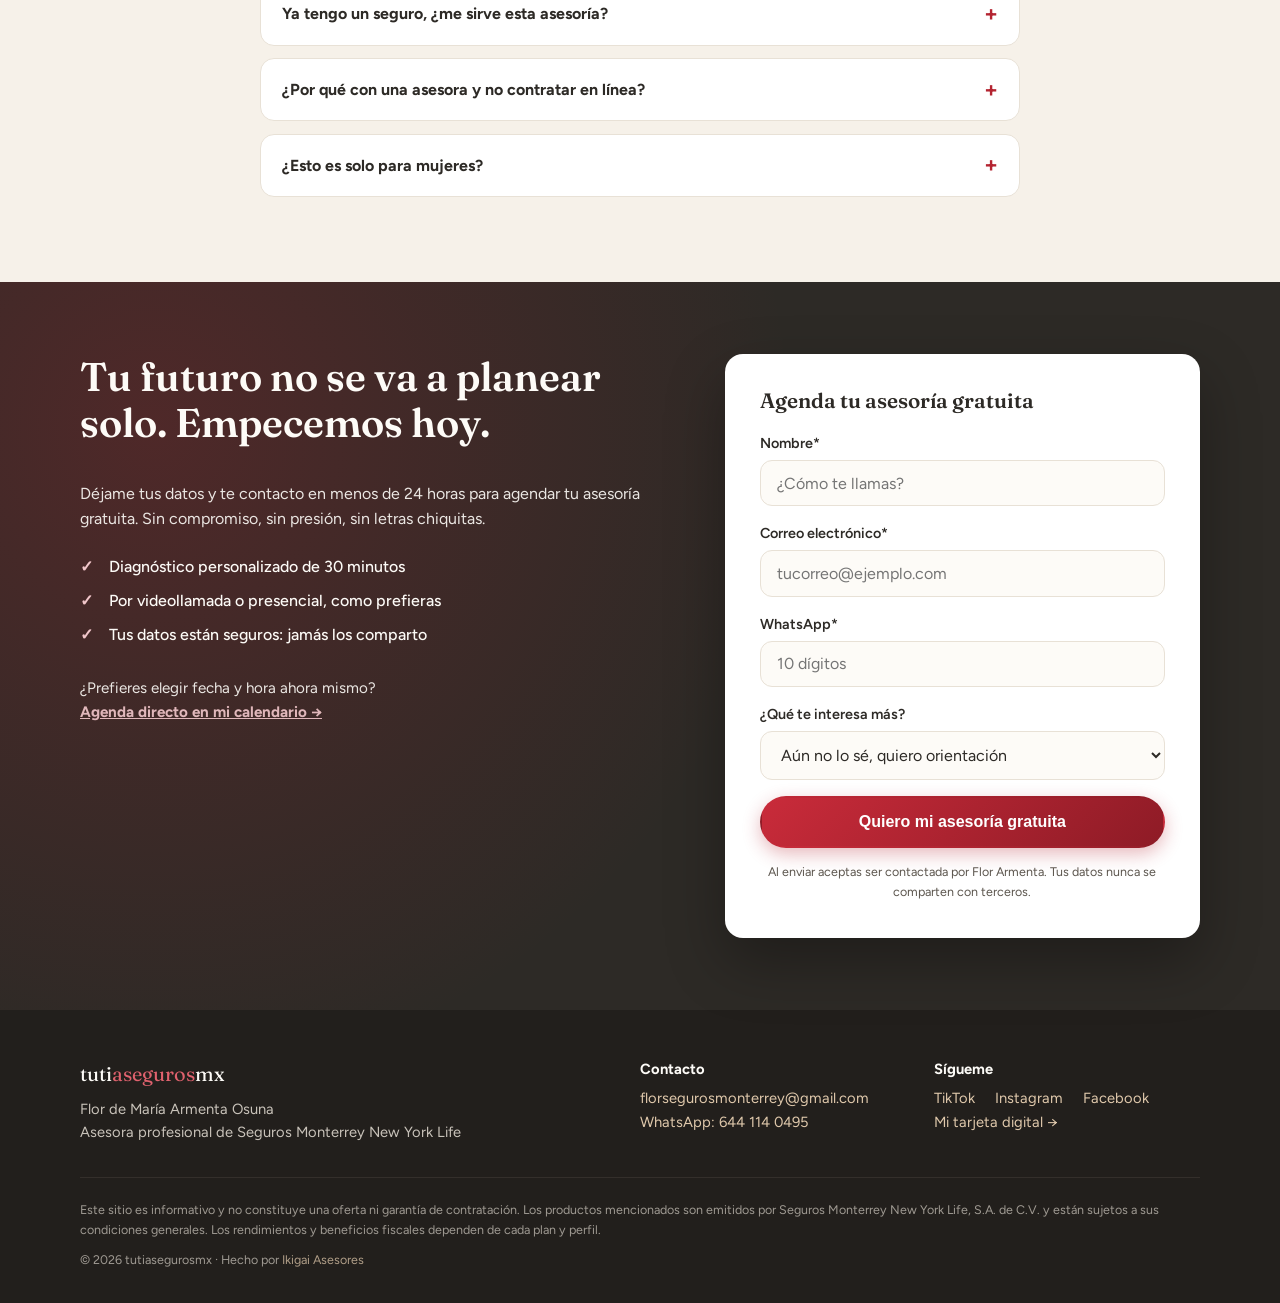
==== commit 963685ca: "Add files via upload" ====
--- a/index.html
+++ b/index.html
@@ -369,6 +369,7 @@
           <a href="https://www.instagram.com/tutiasegurosmx/" target="_blank" rel="noopener">Instagram</a>
           <a href="https://www.facebook.com/profile.php?id=61562341318242" target="_blank" rel="noopener">Facebook</a>
         </p>
+        <p class="footer__social"><a href="tarjeta.html">Mi tarjeta digital →</a></p>
       </div>
     </div>
     <div class="container footer__legal">
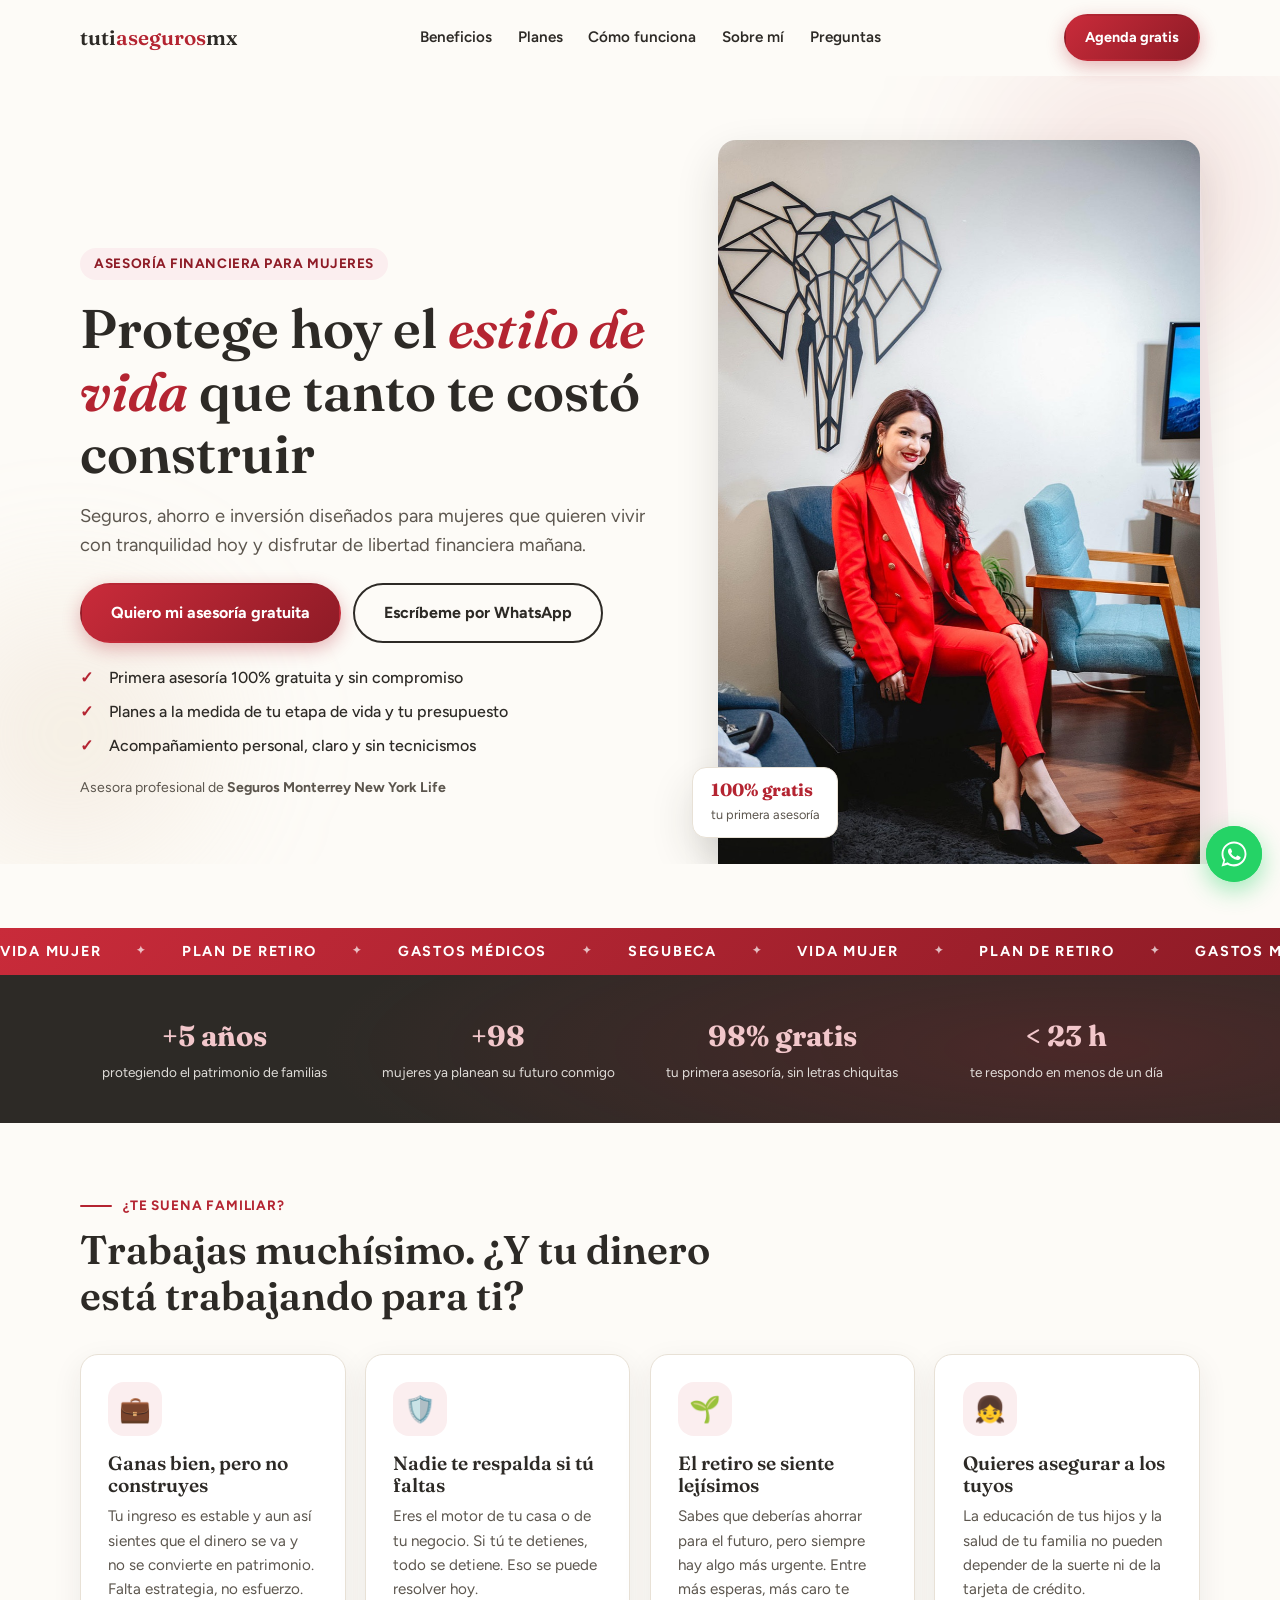
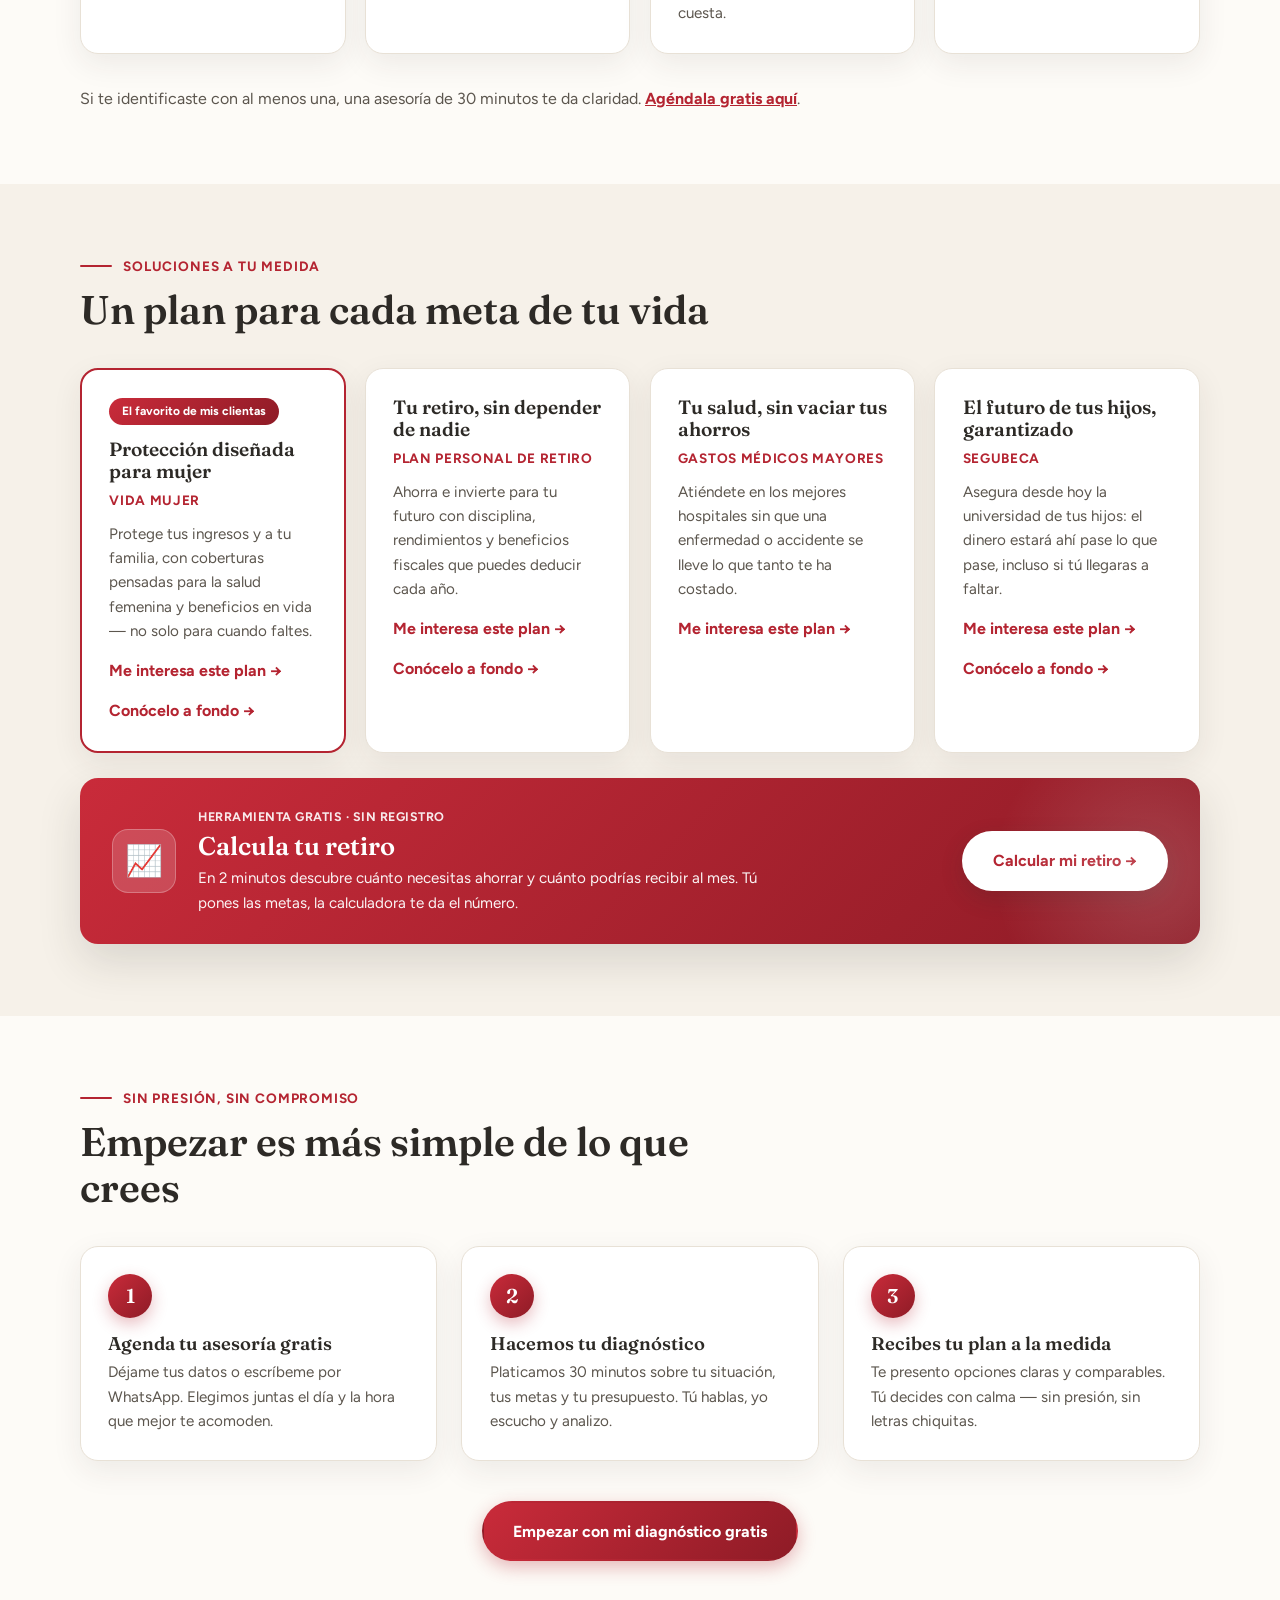
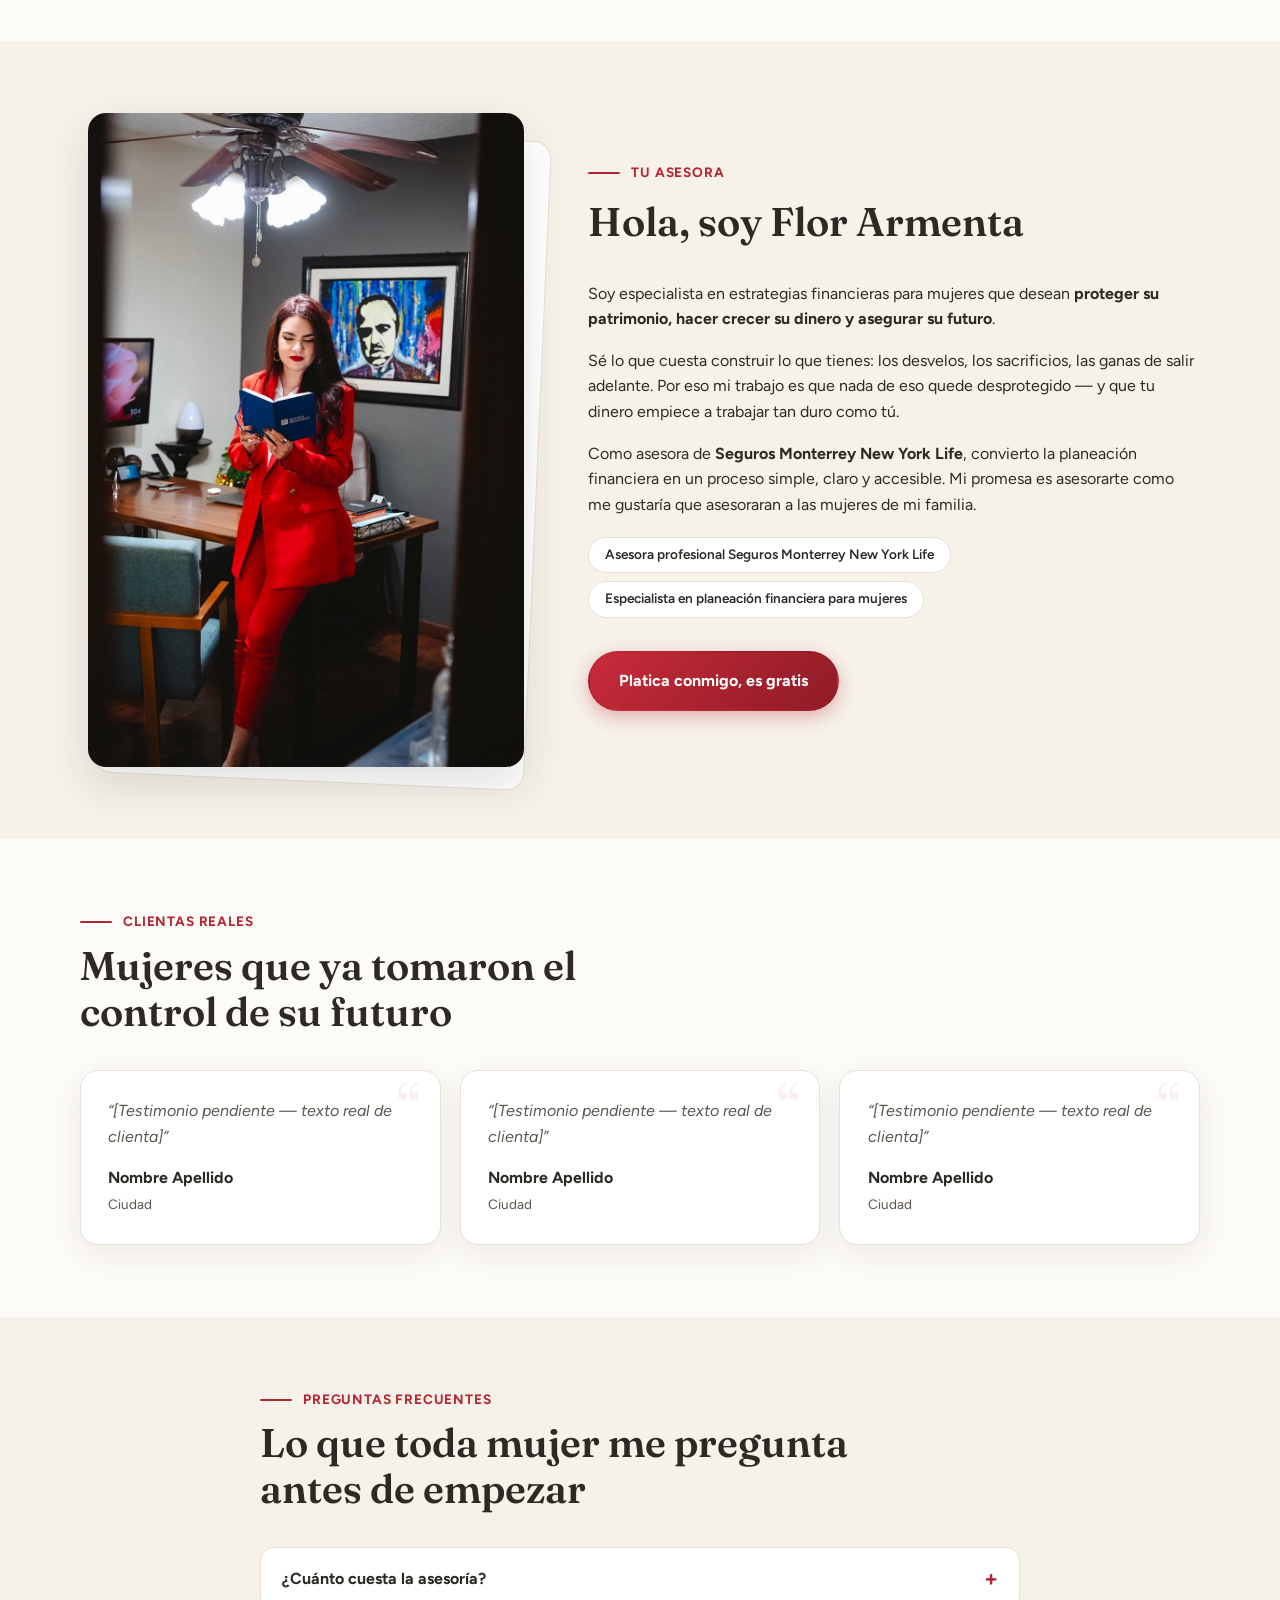
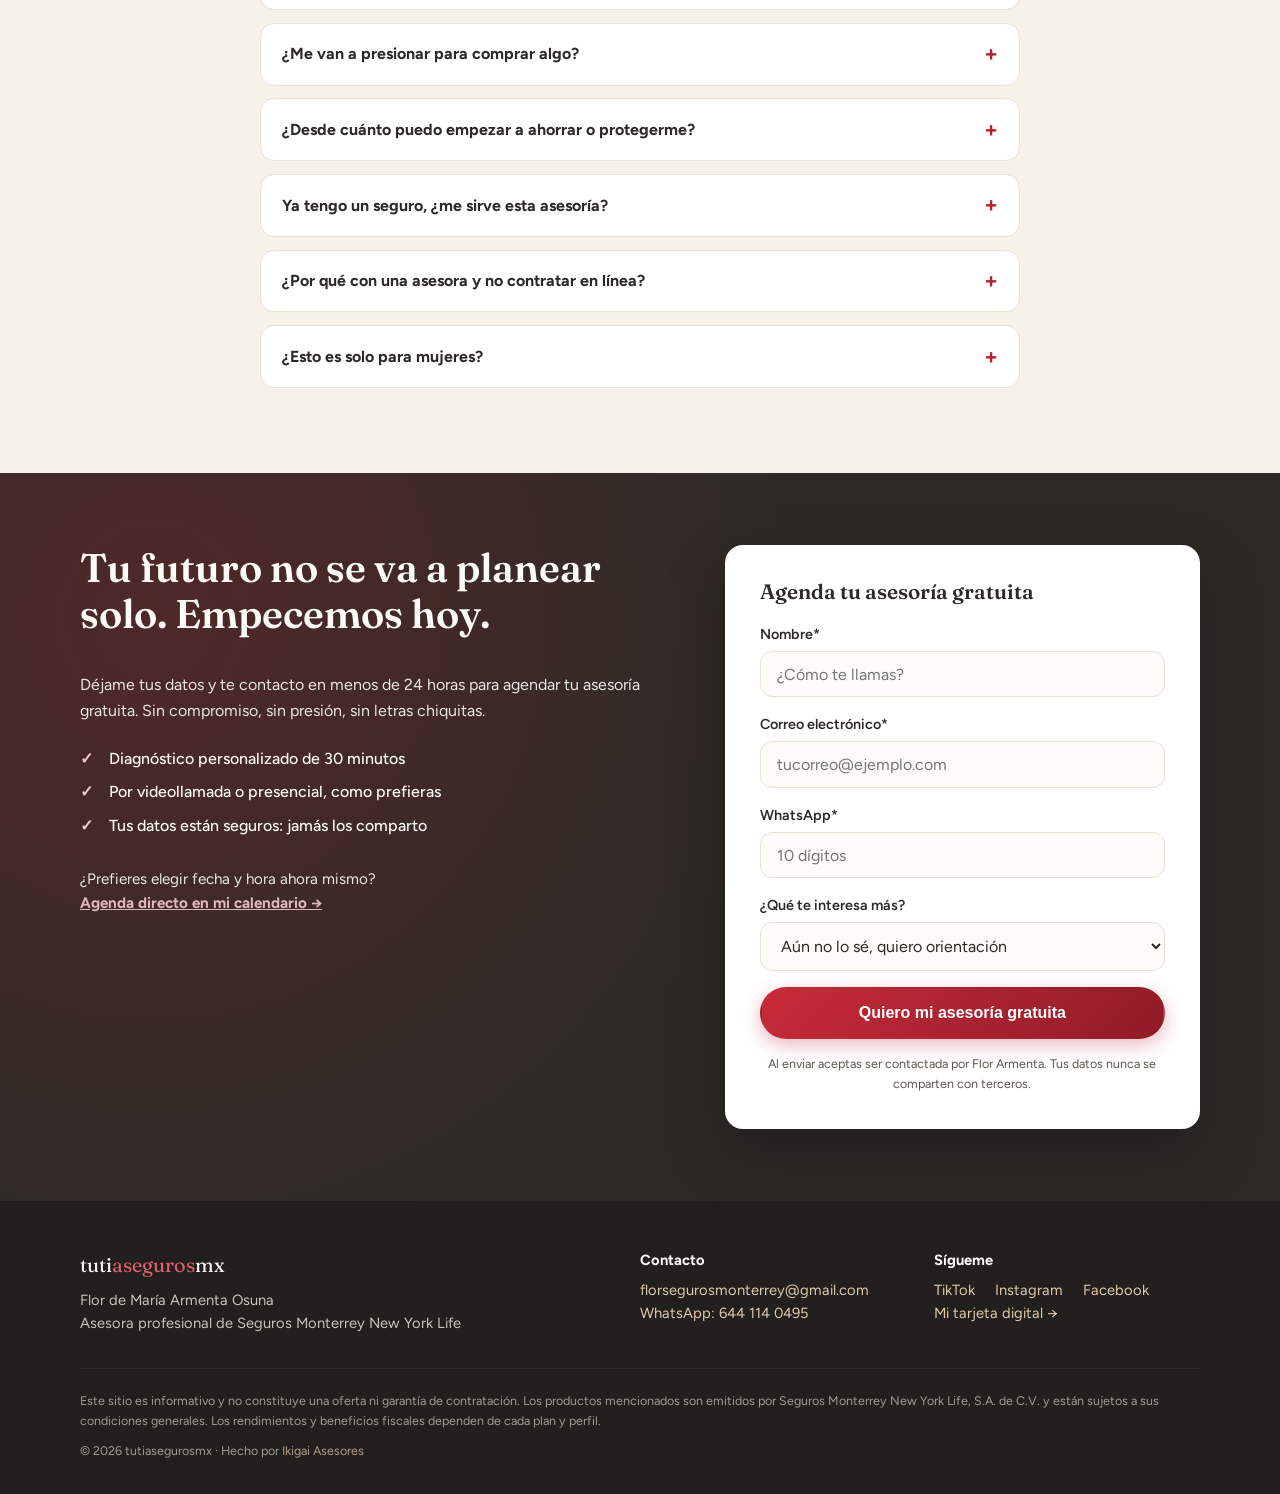
==== commit 11f11432: "Add files via upload" ====
--- a/index.html
+++ b/index.html
@@ -192,6 +192,17 @@
             <a href="segubeca.html" class="card__cta">Conócelo a fondo →</a>
           </article>
         </div>
+
+        <!-- Herramienta destacada -->
+        <aside class="calc-banner" aria-label="Calculadora de retiro">
+          <div class="calc-banner__icon" aria-hidden="true">📈</div>
+          <div class="calc-banner__text">
+            <p class="calc-banner__kicker">Herramienta gratis · sin registro</p>
+            <h3 class="calc-banner__title">Calcula tu retiro</h3>
+            <p class="calc-banner__desc">En 2 minutos descubre cuánto necesitas ahorrar y cuánto podrías recibir al mes. Tú pones las metas, la calculadora te da el número.</p>
+          </div>
+          <a href="retiro.html" class="btn calc-banner__cta" data-track="Lead">Calcular mi retiro →</a>
+        </aside>
       </div>
     </section>
 
--- a/css/styles.css
+++ b/css/styles.css
@@ -432,6 +432,72 @@
 }
 .card__cta:hover { color: var(--rojo-oscuro); transform: translateX(4px); }
 
+/* ============ Banner destacado: Calcula tu retiro ============ */
+.calc-banner {
+  margin-top: 1.6rem;
+  display: flex;
+  align-items: center;
+  gap: 1.4rem;
+  padding: 1.8rem 2rem;
+  border-radius: var(--radio);
+  background: var(--gradiente-rojo);
+  color: var(--blanco);
+  box-shadow: var(--sombra-hover);
+  position: relative;
+  overflow: hidden;
+}
+.calc-banner::after {
+  content: "";
+  position: absolute;
+  top: -40%;
+  right: -10%;
+  width: 320px;
+  height: 320px;
+  background: radial-gradient(circle, rgba(255,255,255,0.16), transparent 70%);
+  pointer-events: none;
+}
+.calc-banner__icon {
+  flex-shrink: 0;
+  width: 64px;
+  height: 64px;
+  border-radius: 16px;
+  background: rgba(255, 255, 255, 0.16);
+  border: 1px solid rgba(255, 255, 255, 0.25);
+  display: grid;
+  place-items: center;
+  font-size: 1.9rem;
+}
+.calc-banner__text { flex: 1; min-width: 0; position: relative; }
+.calc-banner__kicker {
+  font-size: 0.78rem;
+  font-weight: 700;
+  letter-spacing: 0.04em;
+  text-transform: uppercase;
+  opacity: 0.9;
+  margin-bottom: 0.3rem;
+}
+.calc-banner__title {
+  font-family: var(--fuente-titulos);
+  color: var(--blanco);
+  font-size: 1.6rem;
+  line-height: 1.1;
+  margin-bottom: 0.4rem;
+}
+.calc-banner__desc { font-size: 0.95rem; opacity: 0.95; max-width: 56ch; }
+.calc-banner__cta {
+  flex-shrink: 0;
+  background: var(--blanco);
+  color: var(--rojo) !important;
+  box-shadow: 0 8px 22px rgba(45, 42, 38, 0.18);
+}
+.calc-banner__cta:hover { transform: translateY(-3px); box-shadow: 0 14px 30px rgba(45, 42, 38, 0.24); }
+
+@media (max-width: 640px) {
+  .calc-banner { flex-direction: column; text-align: center; padding: 1.8rem 1.4rem; }
+  .calc-banner__desc { margin-inline: auto; }
+  .calc-banner__cta { width: 100%; }
+}
+
 /* ============ Pasos ============ */
 .pasos { list-style: none; display: grid; gap: 1.5rem; }
 .paso {
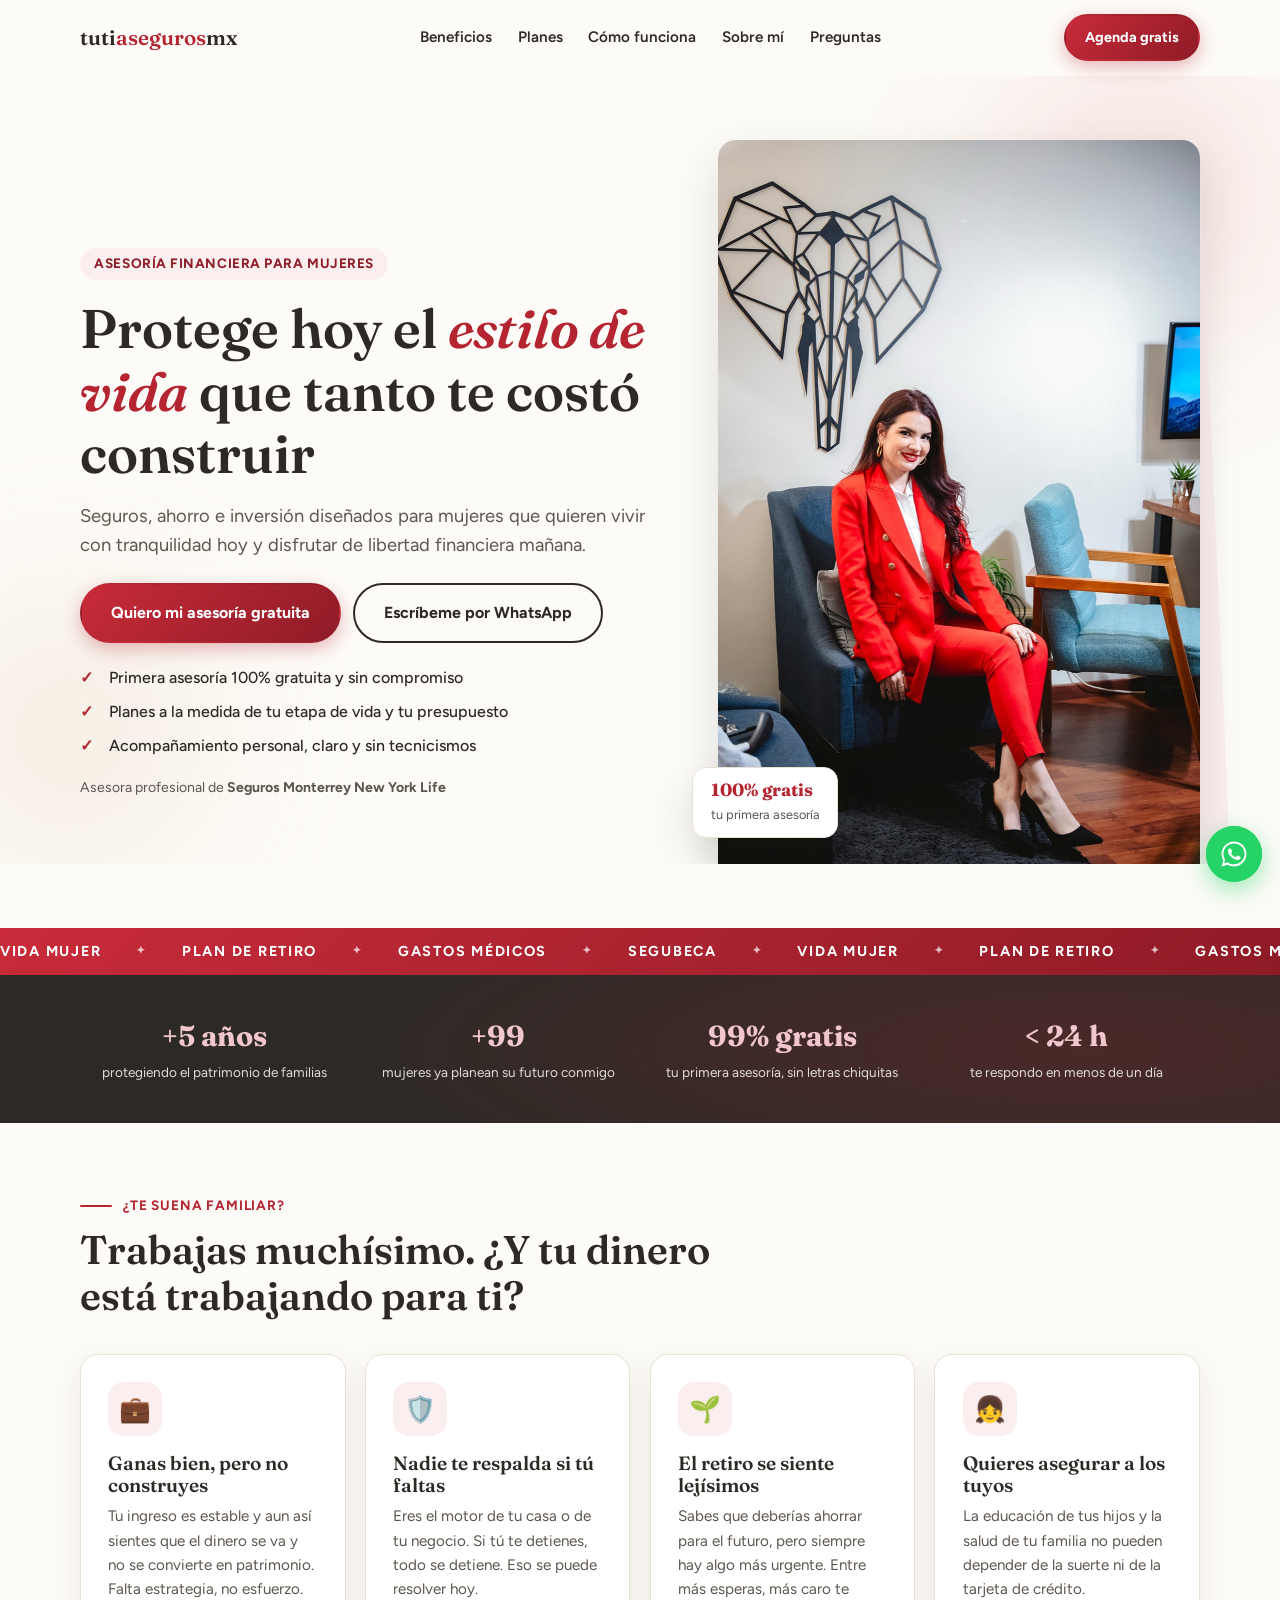
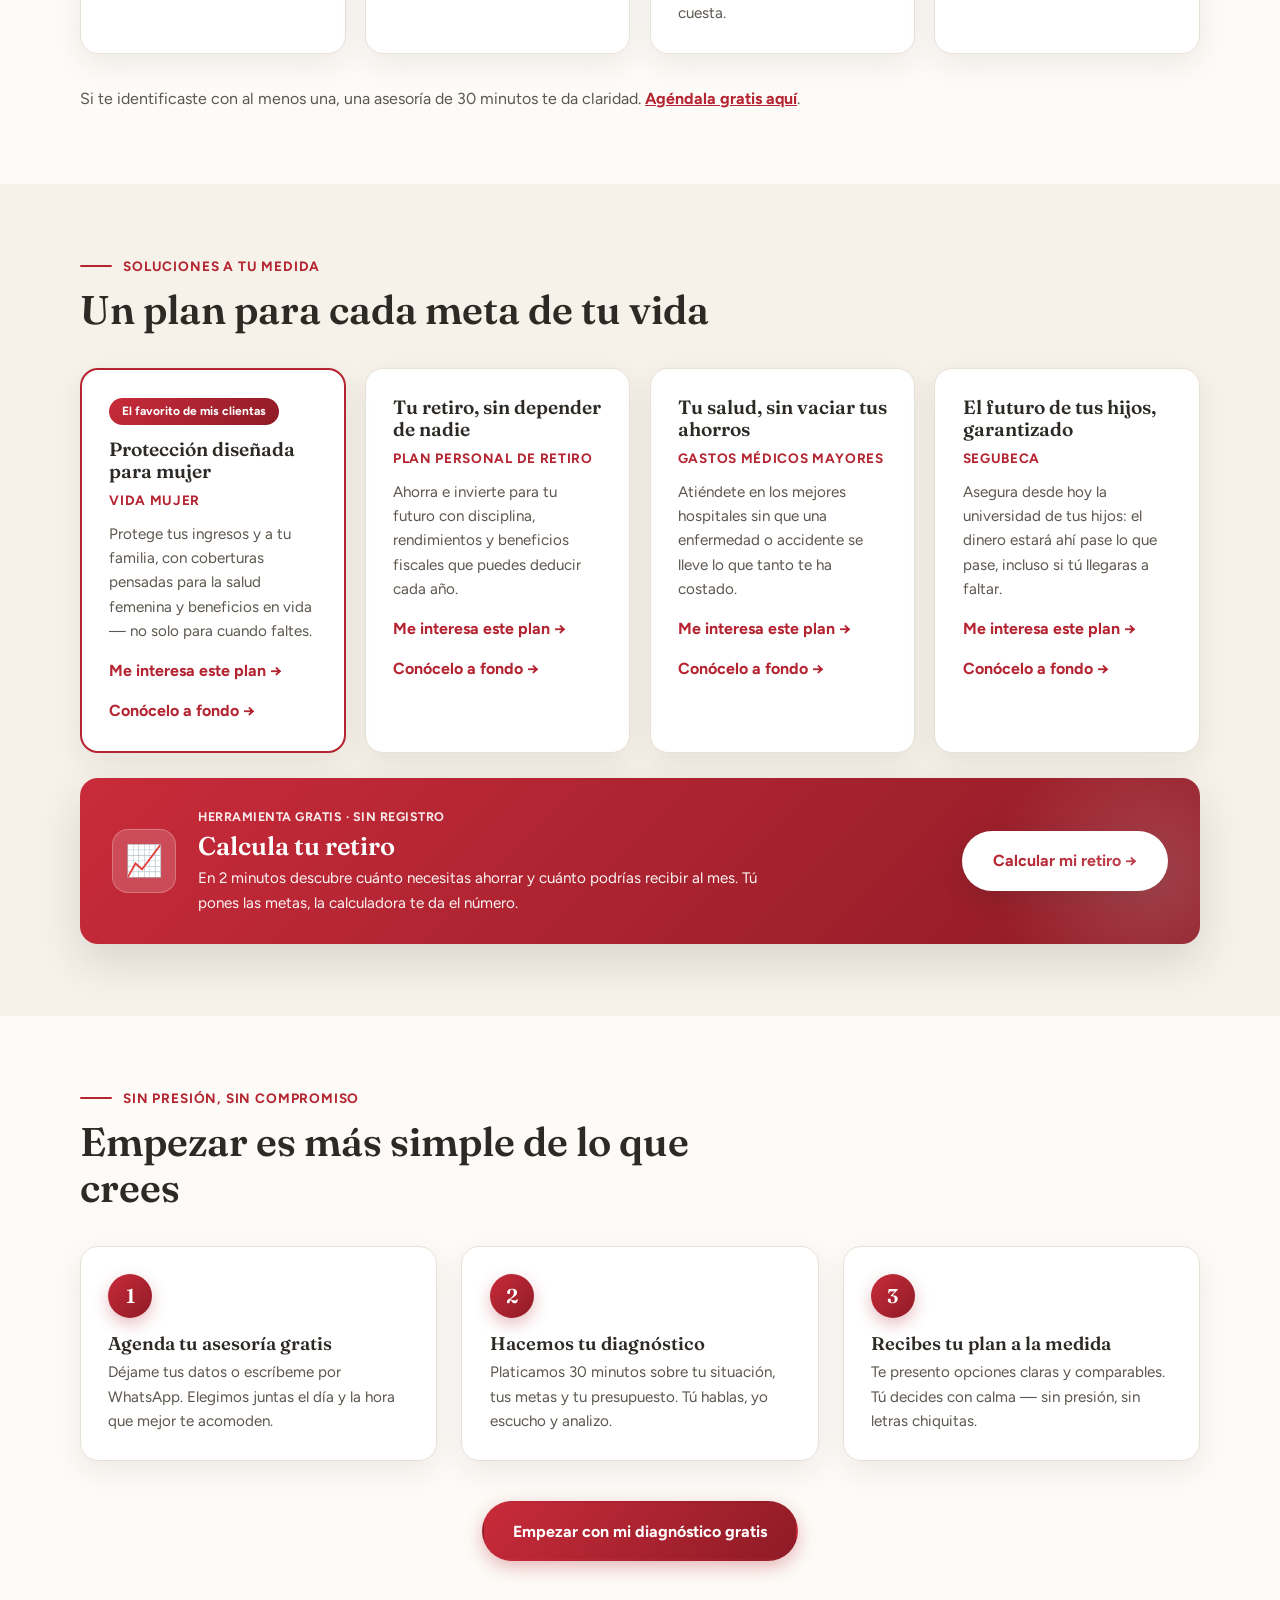
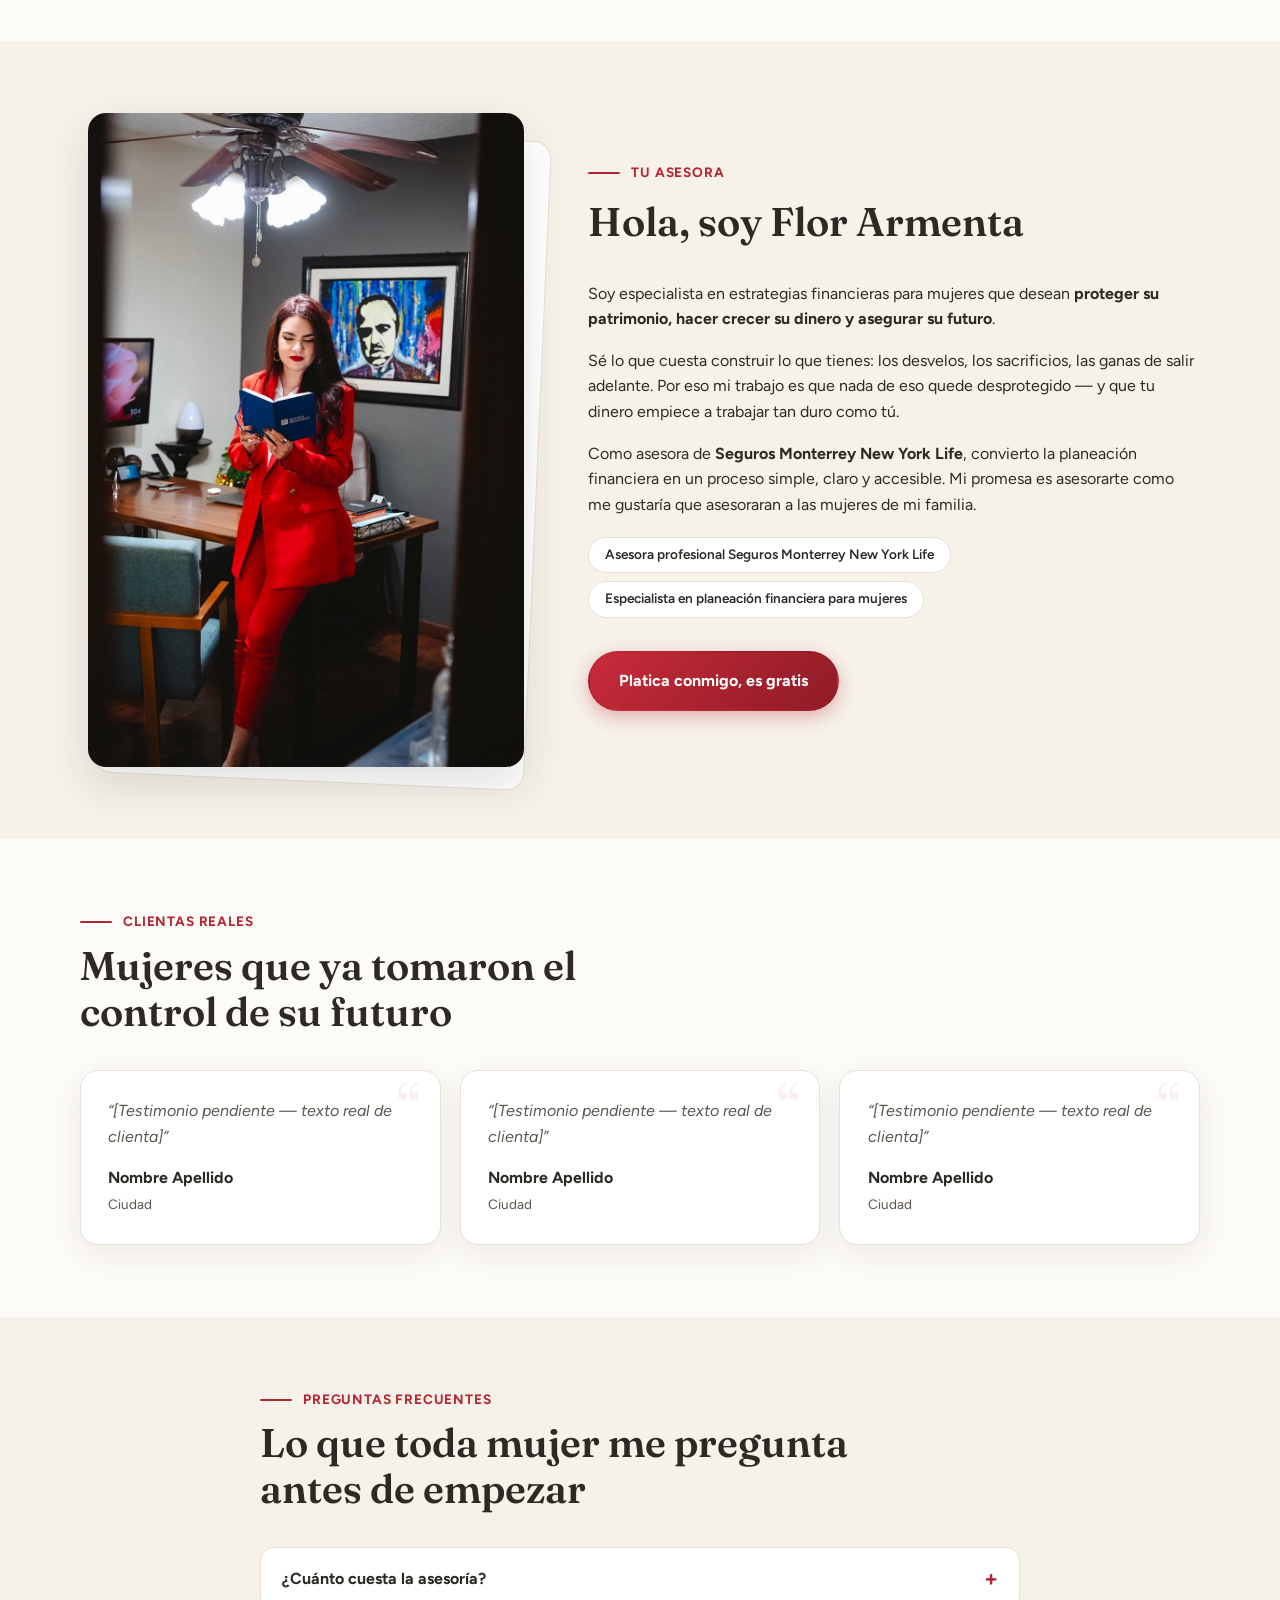
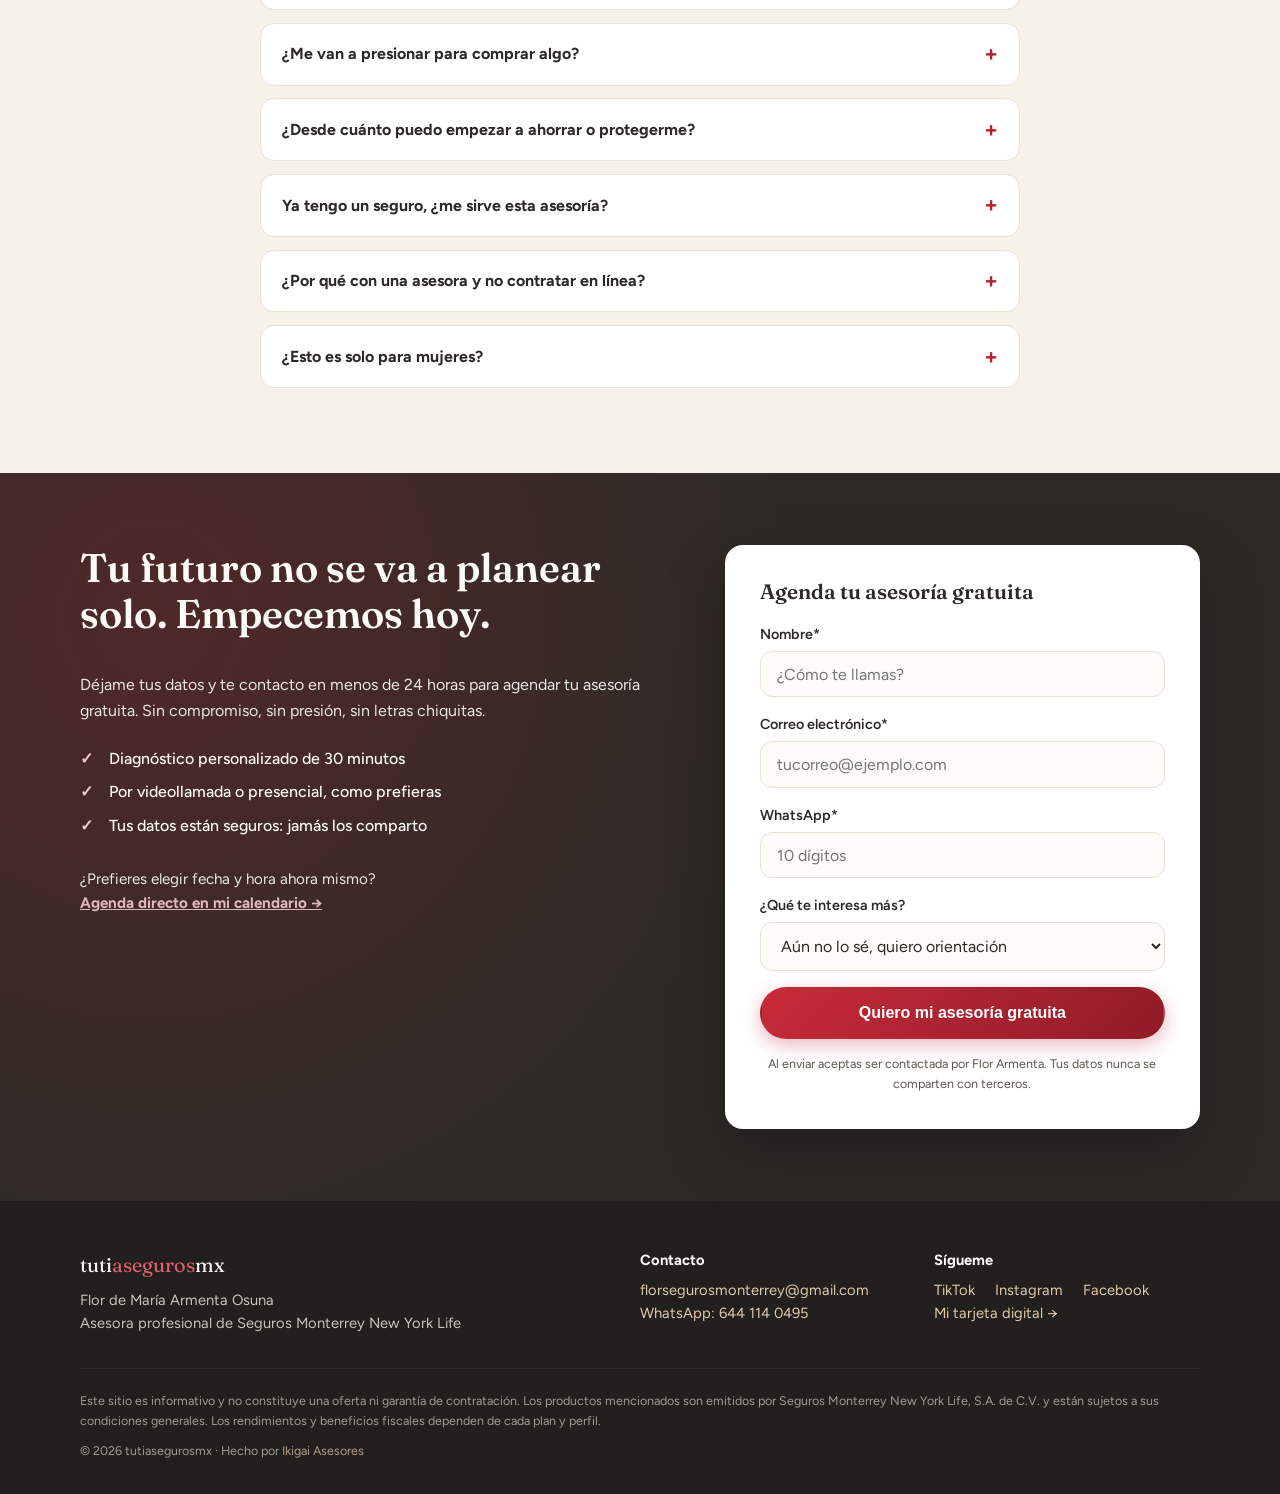
==== commit 0299ba24: "Add files via upload" ====
--- a/index.html
+++ b/index.html
@@ -182,7 +182,8 @@
             <h3>Tu salud, sin vaciar tus ahorros</h3>
             <p class="card__producto">Gastos Médicos Mayores</p>
             <p>Atiéndete en los mejores hospitales sin que una enfermedad o accidente se lleve lo que tanto te ha costado.</p>
-            <a href="#contacto" class="card__cta" data-producto="Gastos Médicos">Me interesa este plan →</a>
+            <a href="#contacto" class="card__cta" data-producto="Gastos Médicos">Me interesa este plan →</a><br>
+            <a href="gmm.html" class="card__cta">Conócelo a fondo →</a>
           </article>
           <article class="card">
             <h3>El futuro de tus hijos, garantizado</h3>
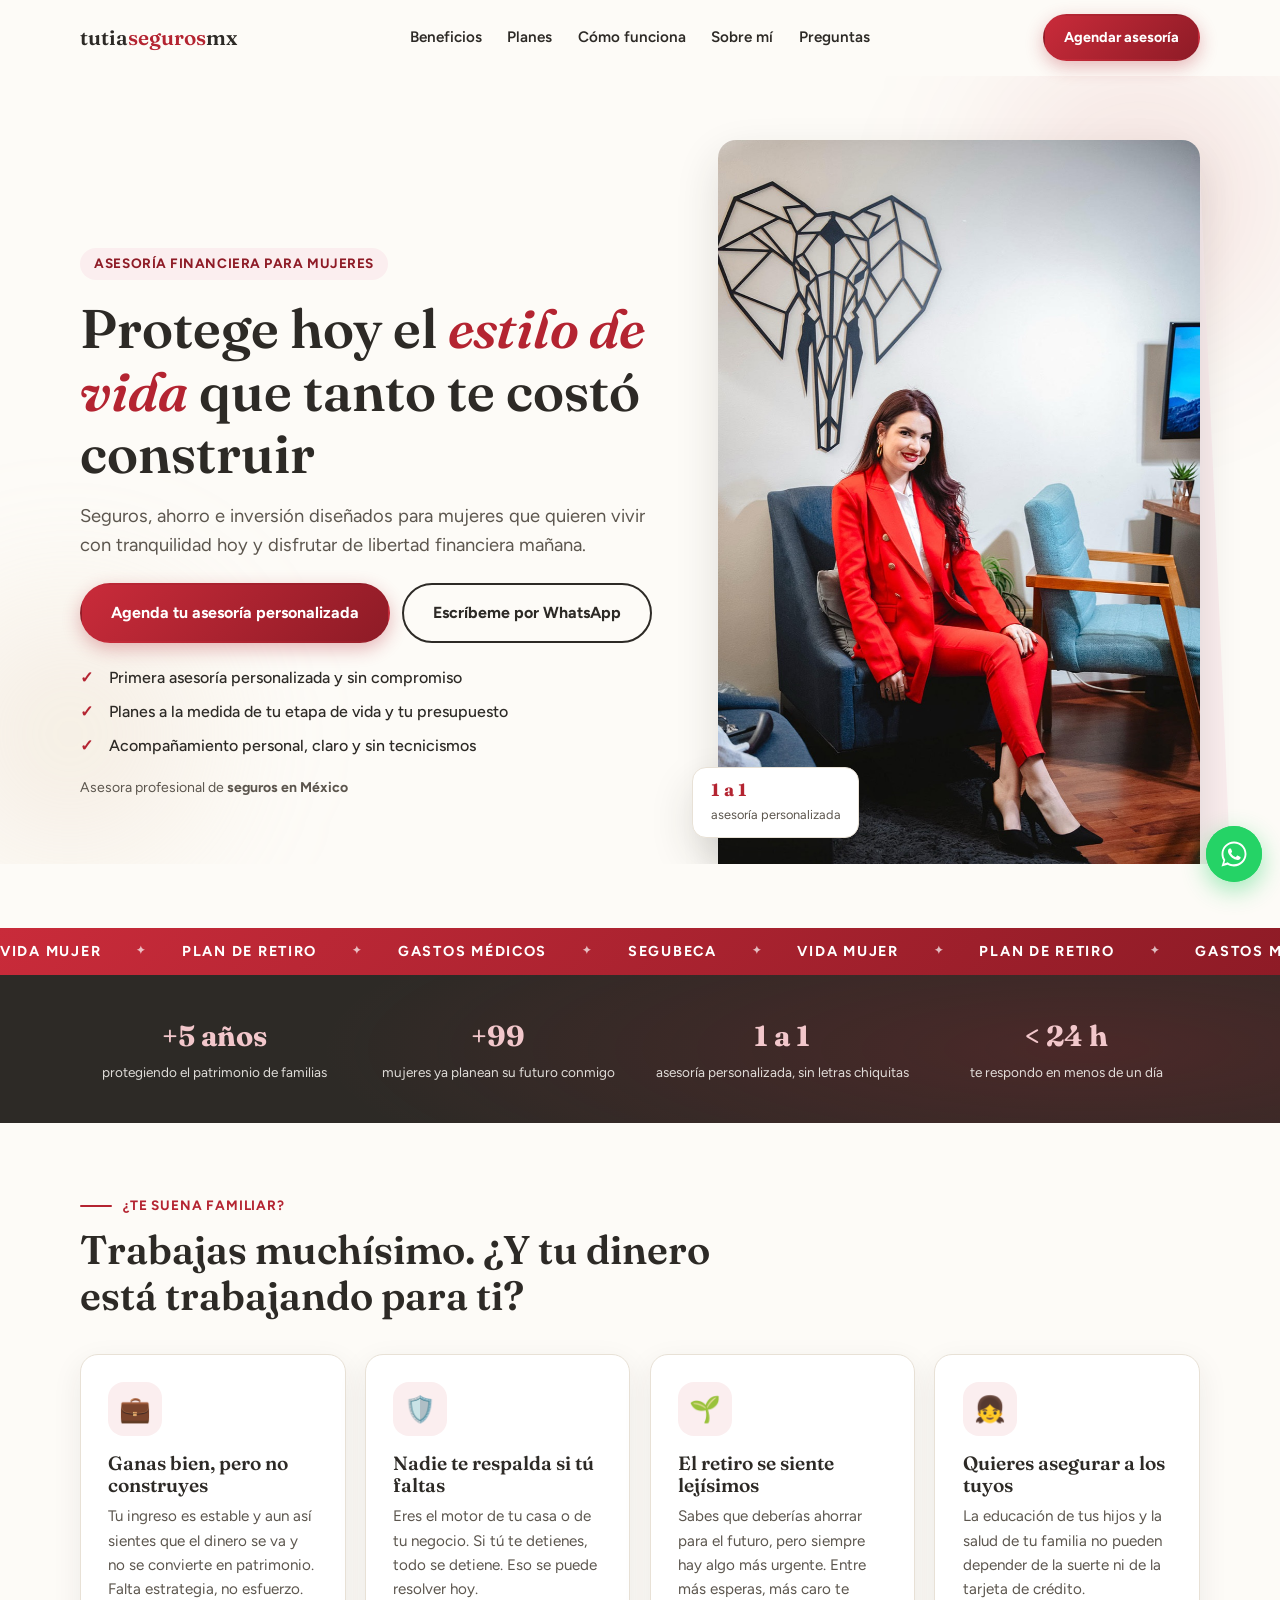
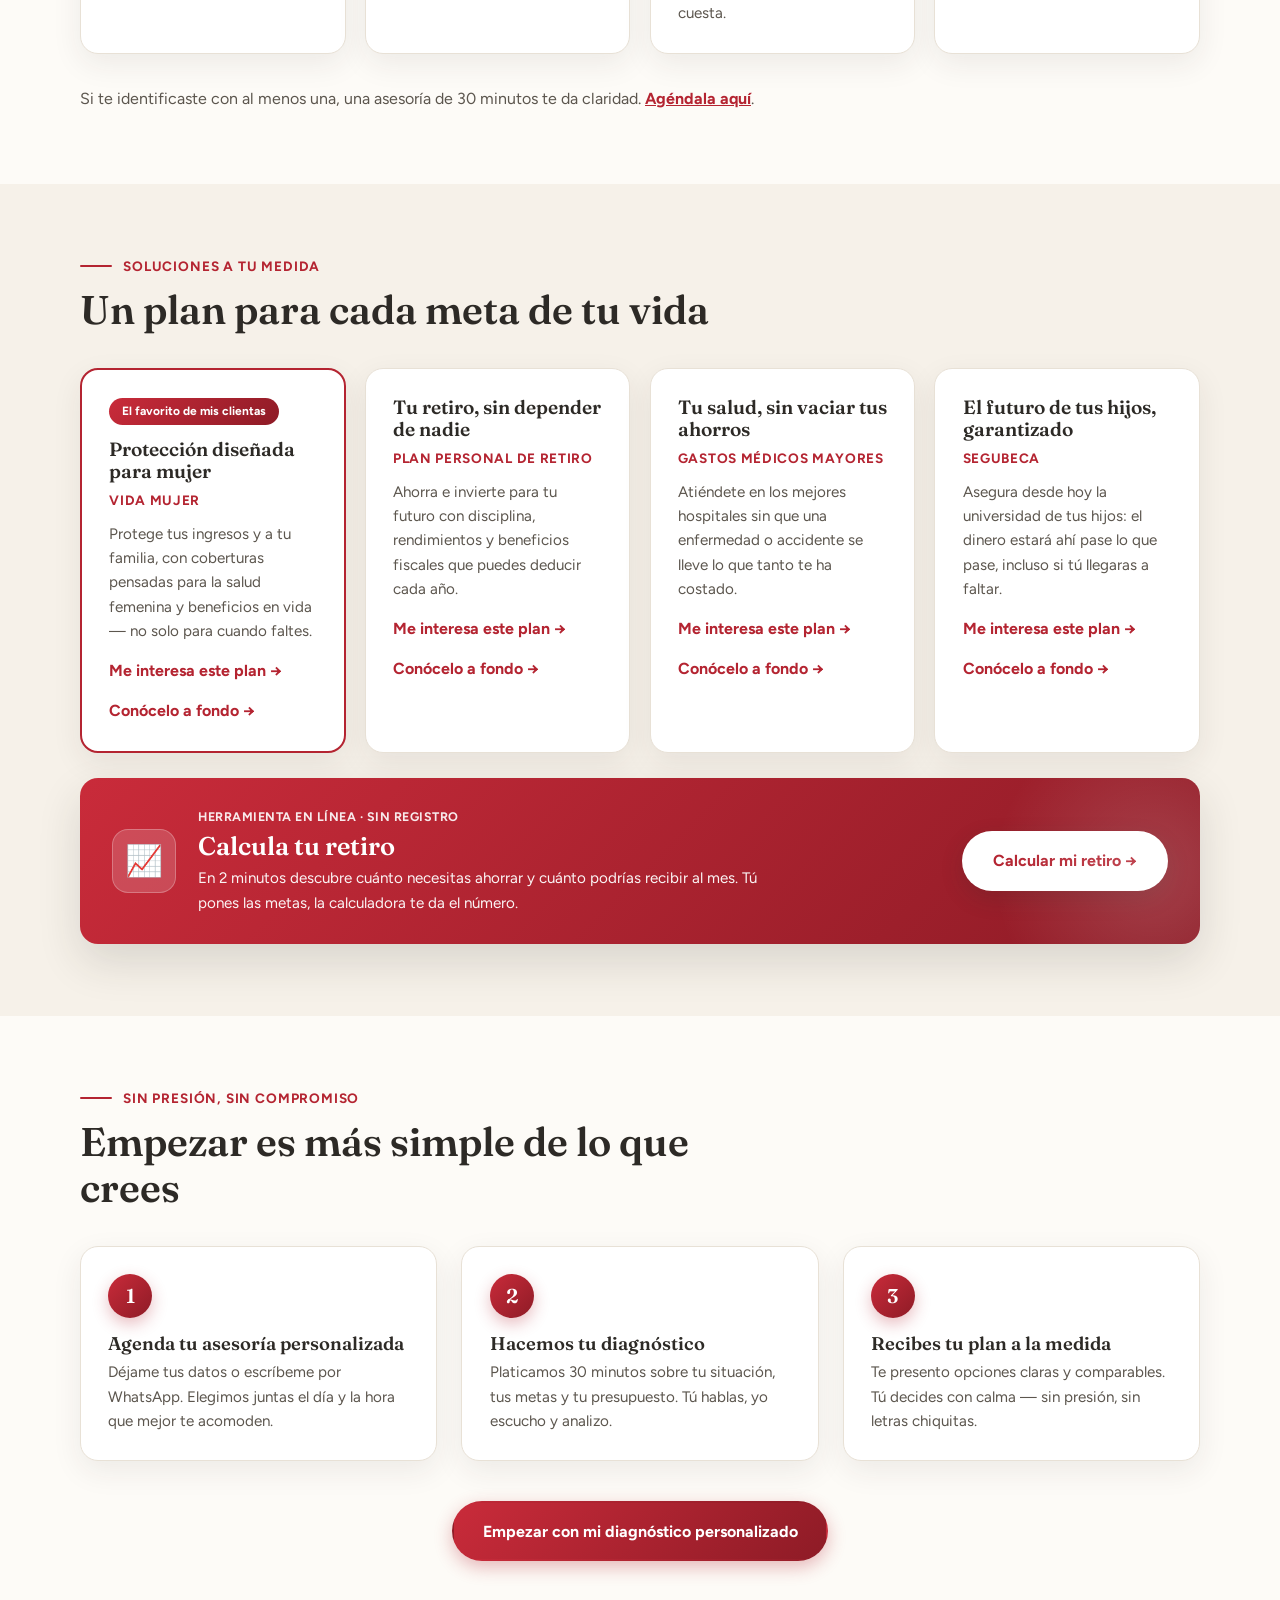
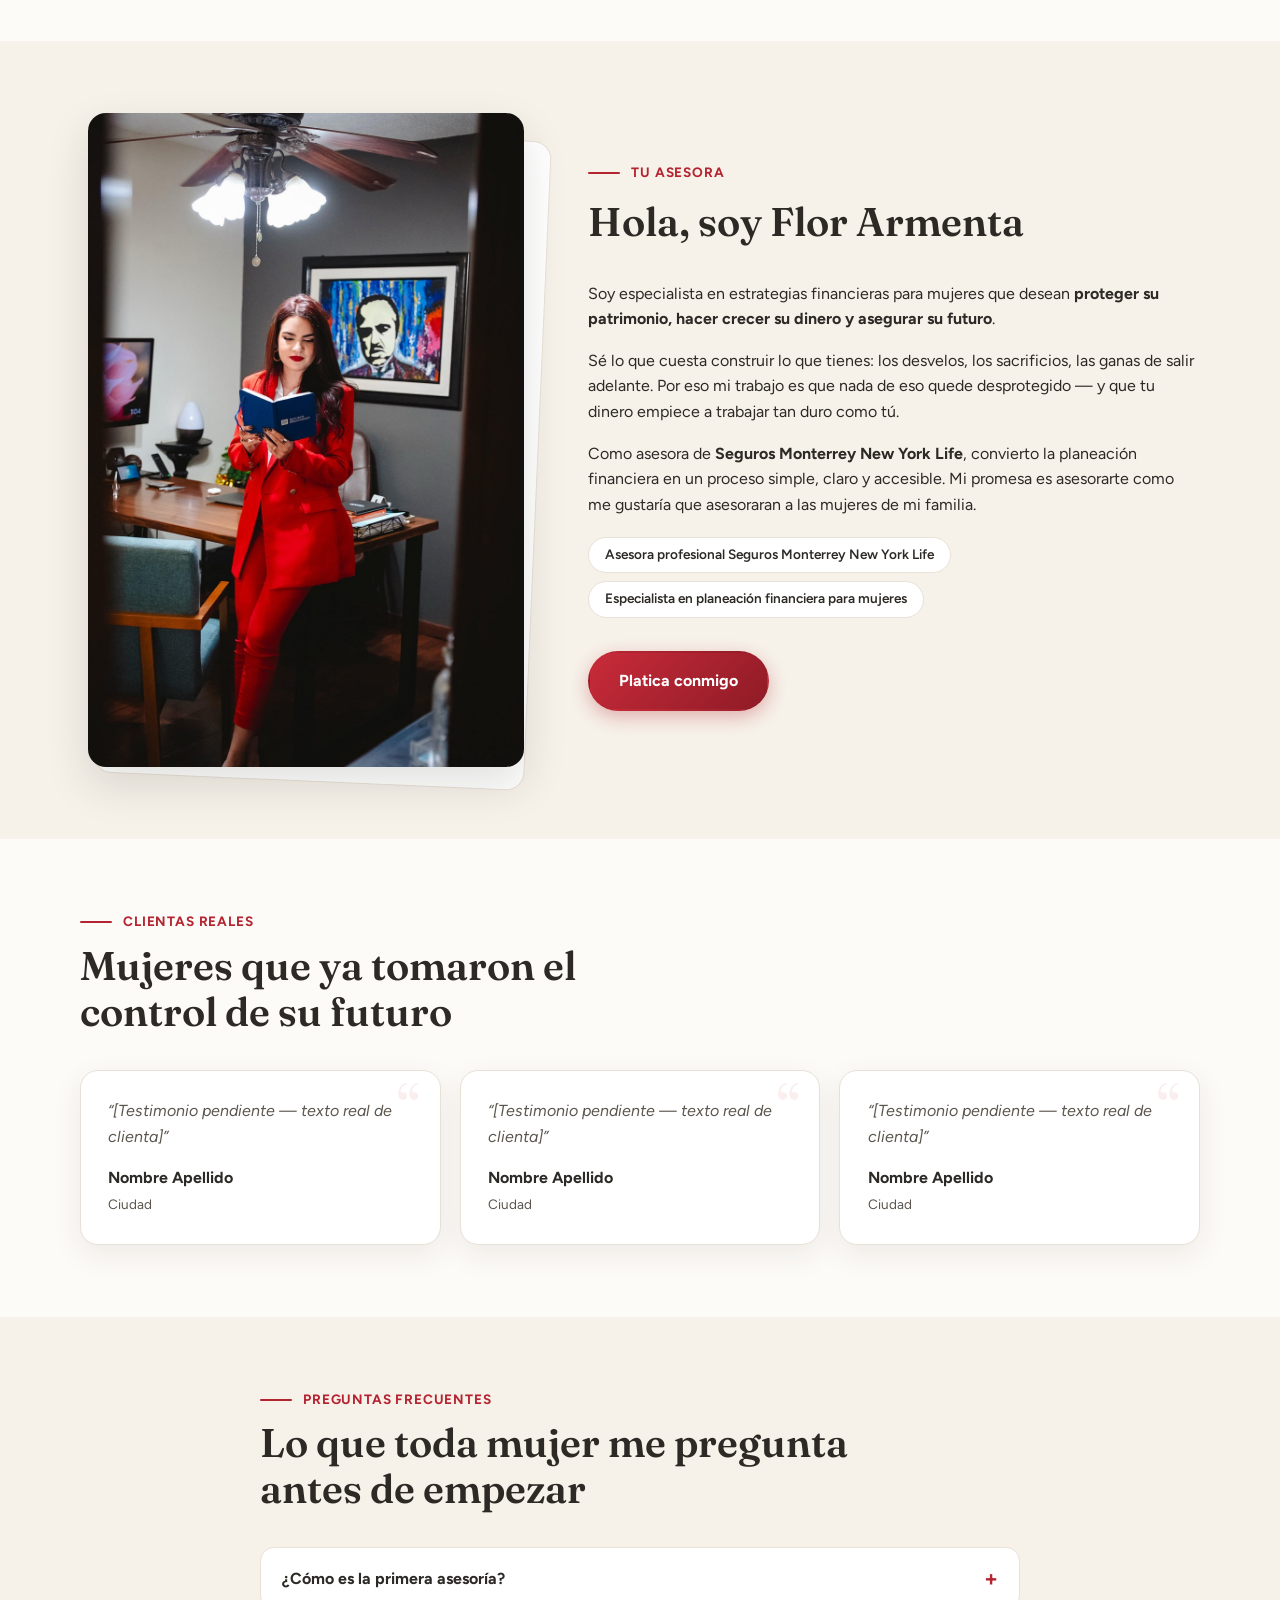
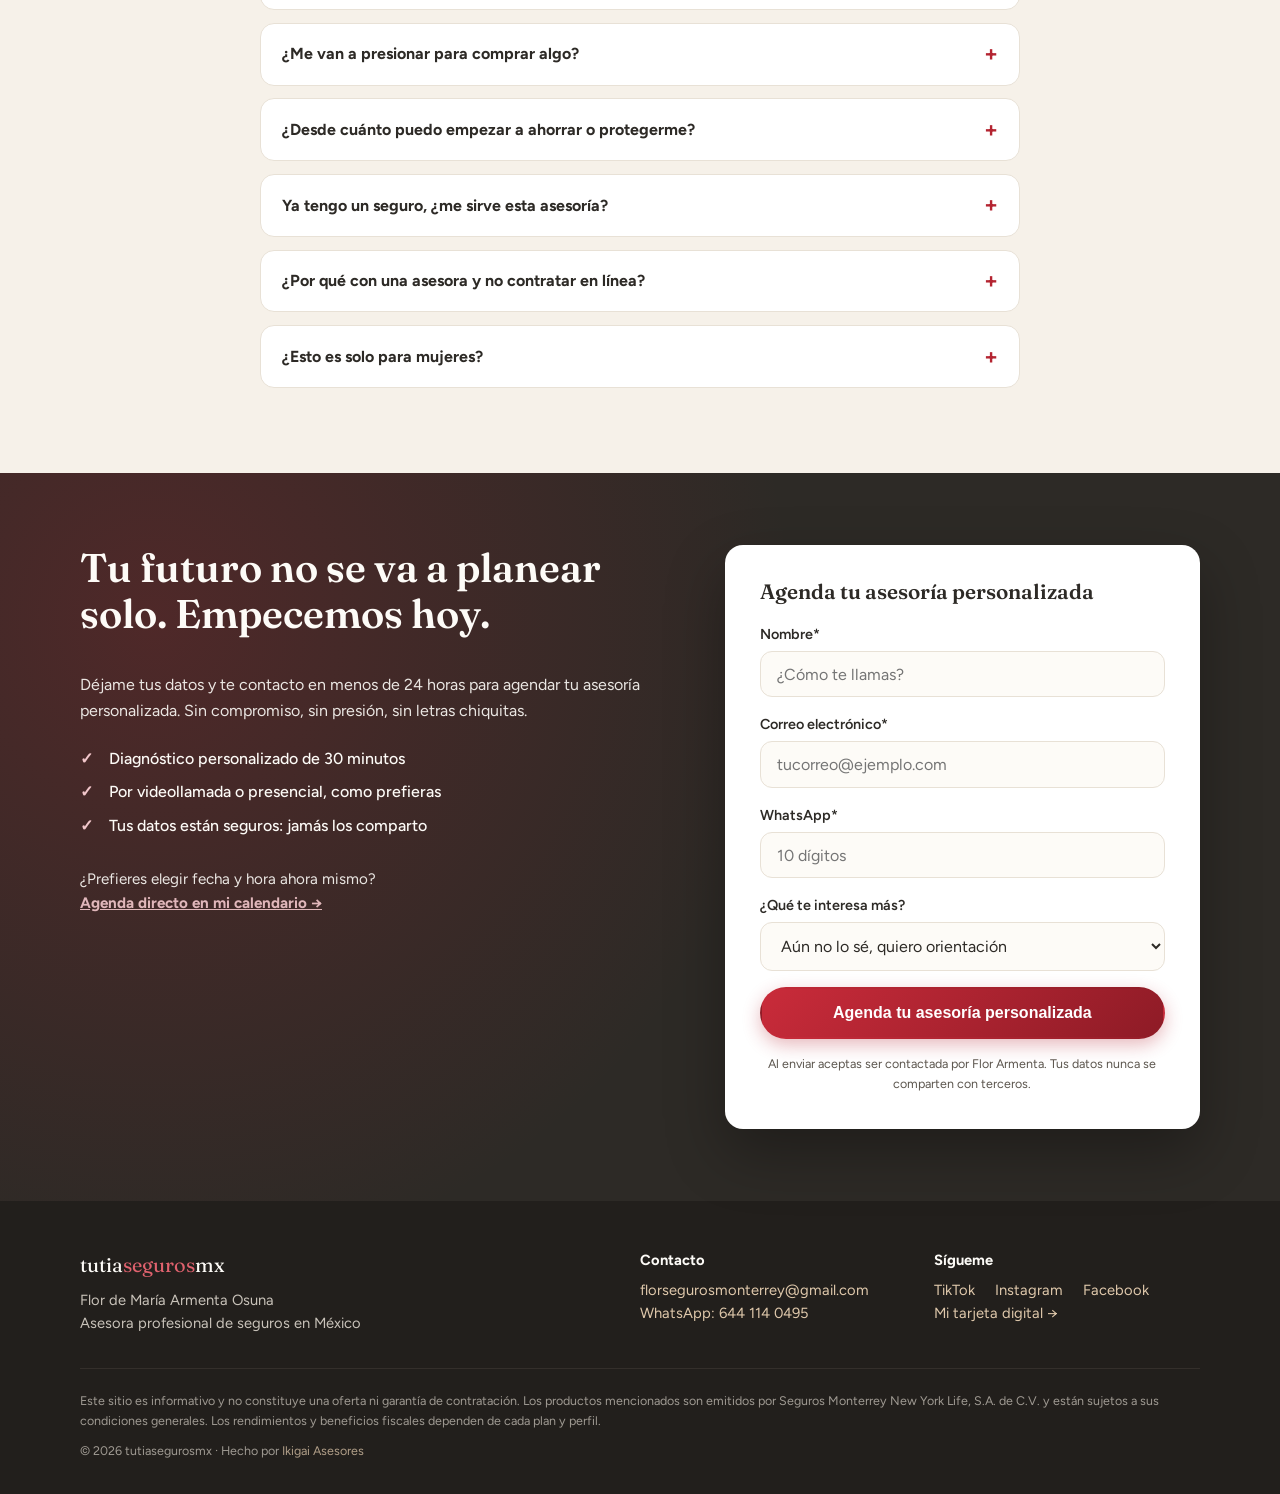
==== commit eac23035: "Add files via upload" ====
--- a/index.html
+++ b/index.html
@@ -4,12 +4,12 @@
   <meta charset="UTF-8">
   <meta name="viewport" content="width=device-width, initial-scale=1.0">
   <title>tutiasegurosmx · Flor Armenta — Seguros, ahorro e inversión para mujeres</title>
-  <meta name="description" content="Protege hoy el estilo de vida que tanto te costó construir. Asesoría financiera personalizada para mujeres: Vida Mujer, Plan de Retiro, Gastos Médicos y Segubeca. Primera asesoría gratis.">
+  <meta name="description" content="Protege hoy el estilo de vida que tanto te costó construir. Asesoría financiera personalizada para mujeres: Vida Mujer, Plan de Retiro, Gastos Médicos y Segubeca. Asesoría personalizada.">
 
   <!-- Open Graph (compartir en WhatsApp / redes) -->
   <meta property="og:type" content="website">
   <meta property="og:title" content="Protege hoy el estilo de vida que tanto te costó construir">
-  <meta property="og:description" content="Seguros, ahorro e inversión diseñados para mujeres. Agenda tu asesoría gratuita con Flor Armenta, asesora de Seguros Monterrey New York Life.">
+  <meta property="og:description" content="Seguros, ahorro e inversión diseñados para mujeres. Agenda tu asesoría personalizada con Flor Armenta, asesora de Seguros Monterrey New York Life.">
   <meta property="og:image" content="assets/img/flor-hero.jpg">
   <meta property="og:locale" content="es_MX">
   <!-- TODO: pendiente clienta — actualizar og:url cuando se defina el dominio -->
@@ -59,7 +59,7 @@
   <header class="header" id="header">
     <div class="container header__inner">
       <!-- TODO: pendiente clienta — sustituir por logotipo (PNG/SVG) -->
-      <a href="#inicio" class="header__brand">tuti<span>aseguros</span>mx</a>
+      <a href="#inicio" class="header__brand">tutia<span>seguros</span>mx</a>
       <nav class="header__nav" id="nav" aria-label="Navegación principal">
         <a href="#beneficios">Beneficios</a>
         <a href="#planes">Planes</a>
@@ -67,7 +67,7 @@
         <a href="#sobre-mi">Sobre mí</a>
         <a href="#faq">Preguntas</a>
       </nav>
-      <a href="#contacto" class="btn btn--primary btn--sm header__cta">Agenda gratis</a>
+      <a href="#contacto" class="btn btn--primary btn--sm header__cta">Agendar asesoría</a>
       <button class="header__toggle" id="navToggle" aria-label="Abrir menú" aria-expanded="false">
         <span></span><span></span><span></span>
       </button>
@@ -85,23 +85,23 @@
           <h1 class="hero__title">Protege hoy el <em class="resaltado">estilo de vida</em> que tanto te costó construir</h1>
           <p class="hero__subtitle">Seguros, ahorro e inversión diseñados para mujeres que quieren vivir con tranquilidad hoy y disfrutar de libertad financiera mañana.</p>
           <div class="hero__actions">
-            <a href="#contacto" class="btn btn--primary" data-track="Lead">Quiero mi asesoría gratuita</a>
+            <a href="#contacto" class="btn btn--primary" data-track="Lead">Agenda tu asesoría personalizada</a>
             <a href="https://wa.me/526441140495?text=Hola%20Flor%2C%20vengo%20de%20tu%20p%C3%A1gina%20y%20quiero%20informaci%C3%B3n%20sobre%20mis%20opciones%20de%20protecci%C3%B3n%20y%20ahorro."
                class="btn btn--ghost" target="_blank" rel="noopener" data-track="Contact">Escríbeme por WhatsApp</a>
           </div>
           <ul class="hero__checks">
-            <li>Primera asesoría 100% gratuita y sin compromiso</li>
+            <li>Primera asesoría personalizada y sin compromiso</li>
             <li>Planes a la medida de tu etapa de vida y tu presupuesto</li>
             <li>Acompañamiento personal, claro y sin tecnicismos</li>
           </ul>
-          <p class="hero__trust">Asesora profesional de <strong>Seguros Monterrey New York Life</strong></p>
+          <p class="hero__trust">Asesora profesional de <strong>seguros en México</strong></p>
         </div>
         <figure class="hero__media">
           <div class="hero__media-frame" aria-hidden="true"></div>
           <img src="assets/img/flor-hero.jpg" alt="Flor Armenta, asesora de seguros, sonriendo en su oficina" width="660" height="990" fetchpriority="high">
           <div class="hero__badge" aria-hidden="true">
-            <strong>100% gratis</strong>
-            <span>tu primera asesoría</span>
+            <strong>1 a 1</strong>
+            <span>asesoría personalizada</span>
           </div>
         </figure>
       </div>
@@ -121,7 +121,7 @@
         <!-- TODO: pendiente clienta — validar cifras reales con Flor -->
         <div class="stat"><strong data-count="5" data-prefix="+" data-suffix=" años">+5 años</strong><span>protegiendo el patrimonio de familias</span></div>
         <div class="stat"><strong data-count="100" data-prefix="+">+100</strong><span>mujeres ya planean su futuro conmigo</span></div>
-        <div class="stat"><strong data-count="100" data-suffix="% gratis">100% gratis</strong><span>tu primera asesoría, sin letras chiquitas</span></div>
+        <div class="stat"><strong>1 a 1</strong><span>asesoría personalizada, sin letras chiquitas</span></div>
         <div class="stat"><strong data-count="24" data-prefix="&lt; " data-suffix=" h">&lt; 24 h</strong><span>te respondo en menos de un día</span></div>
       </div>
     </section>
@@ -153,7 +153,7 @@
             <p>La educación de tus hijos y la salud de tu familia no pueden depender de la suerte ni de la tarjeta de crédito.</p>
           </article>
         </div>
-        <p class="section__note">Si te identificaste con al menos una, una asesoría de 30 minutos te da claridad. <a href="#contacto">Agéndala gratis aquí</a>.</p>
+        <p class="section__note">Si te identificaste con al menos una, una asesoría de 30 minutos te da claridad. <a href="#contacto">Agéndala aquí</a>.</p>
       </div>
     </section>
 
@@ -198,7 +198,7 @@
         <aside class="calc-banner" aria-label="Calculadora de retiro">
           <div class="calc-banner__icon" aria-hidden="true">📈</div>
           <div class="calc-banner__text">
-            <p class="calc-banner__kicker">Herramienta gratis · sin registro</p>
+            <p class="calc-banner__kicker">Herramienta en línea · sin registro</p>
             <h3 class="calc-banner__title">Calcula tu retiro</h3>
             <p class="calc-banner__desc">En 2 minutos descubre cuánto necesitas ahorrar y cuánto podrías recibir al mes. Tú pones las metas, la calculadora te da el número.</p>
           </div>
@@ -215,7 +215,7 @@
         <ol class="pasos">
           <li class="paso">
             <span class="paso__num">1</span>
-            <h3>Agenda tu asesoría gratis</h3>
+            <h3>Agenda tu asesoría personalizada</h3>
             <p>Déjame tus datos o escríbeme por WhatsApp. Elegimos juntas el día y la hora que mejor te acomoden.</p>
           </li>
           <li class="paso">
@@ -230,7 +230,7 @@
           </li>
         </ol>
         <div class="section__center">
-          <a href="#contacto" class="btn btn--primary">Empezar con mi diagnóstico gratis</a>
+          <a href="#contacto" class="btn btn--primary">Empezar con mi diagnóstico personalizado</a>
         </div>
       </div>
     </section>
@@ -252,7 +252,7 @@
             <li>Asesora profesional Seguros Monterrey New York Life</li>
             <li>Especialista en planeación financiera para mujeres</li>
           </ul>
-          <a href="#contacto" class="btn btn--primary">Platica conmigo, es gratis</a>
+          <a href="#contacto" class="btn btn--primary">Platica conmigo</a>
         </div>
       </div>
     </section>
@@ -287,8 +287,8 @@
         <h2 class="section__title">Lo que toda mujer me pregunta antes de empezar</h2>
         <div class="faq">
           <details>
-            <summary>¿Cuánto cuesta la asesoría?</summary>
-            <p>Nada. La primera asesoría es 100% gratuita y sin compromiso. Es una plática para conocerte, entender tus metas y darte claridad — decidas lo que decidas después.</p>
+            <summary>¿Cómo es la primera asesoría?</summary>
+            <p>La primera asesoría es una sesión personalizada y sin compromiso. Es una plática para conocerte, entender tus metas y darte claridad — decidas lo que decidas después.</p>
           </details>
           <details>
             <summary>¿Me van a presionar para comprar algo?</summary>
@@ -319,7 +319,7 @@
       <div class="container contacto__grid">
         <div class="contacto__content">
           <h2 class="section__title">Tu futuro no se va a planear solo. Empecemos hoy.</h2>
-          <p>Déjame tus datos y te contacto en menos de 24 horas para agendar tu asesoría gratuita. Sin compromiso, sin presión, sin letras chiquitas.</p>
+          <p>Déjame tus datos y te contacto en menos de 24 horas para agendar tu asesoría personalizada. Sin compromiso, sin presión, sin letras chiquitas.</p>
           <ul class="hero__checks">
             <li>Diagnóstico personalizado de 30 minutos</li>
             <li>Por videollamada o presencial, como prefieras</li>
@@ -331,7 +331,7 @@
           </p>
         </div>
         <form class="form" id="leadForm" novalidate>
-          <h3 class="form__title">Agenda tu asesoría gratuita</h3>
+          <h3 class="form__title">Agenda tu asesoría personalizada</h3>
           <div class="form__field">
             <label for="nombre">Nombre*</label>
             <input type="text" id="nombre" name="nombre" autocomplete="name" placeholder="¿Cómo te llamas?" required>
@@ -354,7 +354,7 @@
               <option value="Segubeca">Segubeca (educación de mis hijos)</option>
             </select>
           </div>
-          <button type="submit" class="btn btn--primary btn--block">Quiero mi asesoría gratuita</button>
+          <button type="submit" class="btn btn--primary btn--block">Agenda tu asesoría personalizada</button>
           <p class="form__privacy">Al enviar aceptas ser contactada por Flor Armenta. Tus datos nunca se comparten con terceros.</p>
           <p class="form__success" id="formSuccess" hidden>¡Listo! Recibí tus datos. Te contacto en menos de 24 horas. 💌</p>
         </form>
@@ -366,8 +366,8 @@
   <footer class="footer">
     <div class="container footer__grid">
       <div>
-        <p class="footer__brand">tuti<span>aseguros</span>mx</p>
-        <p>Flor de María Armenta Osuna<br>Asesora profesional de Seguros Monterrey New York Life</p>
+        <p class="footer__brand">tutia<span>seguros</span>mx</p>
+        <p>Flor de María Armenta Osuna<br>Asesora profesional de seguros en México</p>
       </div>
       <div>
         <p class="footer__heading">Contacto</p>
@@ -391,7 +391,7 @@
   </footer>
 
   <!-- WhatsApp flotante -->
-  <a href="https://wa.me/526441140495?text=Hola%20Flor%2C%20vengo%20de%20tu%20p%C3%A1gina%20y%20quiero%20agendar%20mi%20asesor%C3%ADa%20gratuita."
+  <a href="https://wa.me/526441140495?text=Hola%20Flor%2C%20vengo%20de%20tu%20p%C3%A1gina%20y%20quiero%20agendar%20mi%20asesor%C3%ADa%20personalizada."
      class="whatsapp-float" target="_blank" rel="noopener" aria-label="Escríbeme por WhatsApp" data-track="Contact">
     <svg viewBox="0 0 32 32" width="30" height="30" fill="currentColor" aria-hidden="true">
       <path d="M16 2.7C8.7 2.7 2.7 8.7 2.7 16c0 2.5.7 4.9 2 7L2.7 29.3l6.5-1.9c2 1.2 4.3 1.8 6.8 1.8 7.3 0 13.3-6 13.3-13.3S23.3 2.7 16 2.7zm0 24.2c-2.2 0-4.3-.6-6.1-1.7l-.4-.3-3.9 1.1 1.1-3.8-.3-.4a10.8 10.8 0 0 1-1.7-5.8C4.7 9.9 9.8 4.9 16 4.9S27.3 9.9 27.3 16 22.2 26.9 16 26.9zm6-8.1c-.3-.2-1.9-1-2.2-1.1-.3-.1-.5-.2-.7.2-.2.3-.8 1.1-1 1.3-.2.2-.4.2-.7.1-.3-.2-1.4-.5-2.6-1.6-1-.9-1.6-1.9-1.8-2.2-.2-.3 0-.5.1-.7l.5-.6c.2-.2.2-.3.3-.6.1-.2 0-.4 0-.6l-1-2.4c-.3-.6-.5-.5-.7-.5h-.6c-.2 0-.6.1-.9.4-.3.3-1.1 1.1-1.1 2.7s1.2 3.1 1.3 3.3c.2.2 2.3 3.6 5.7 5 .8.3 1.4.5 1.9.7.8.2 1.5.2 2.1.1.6-.1 1.9-.8 2.2-1.5.3-.8.3-1.4.2-1.5-.1-.2-.3-.2-.6-.4z"/>
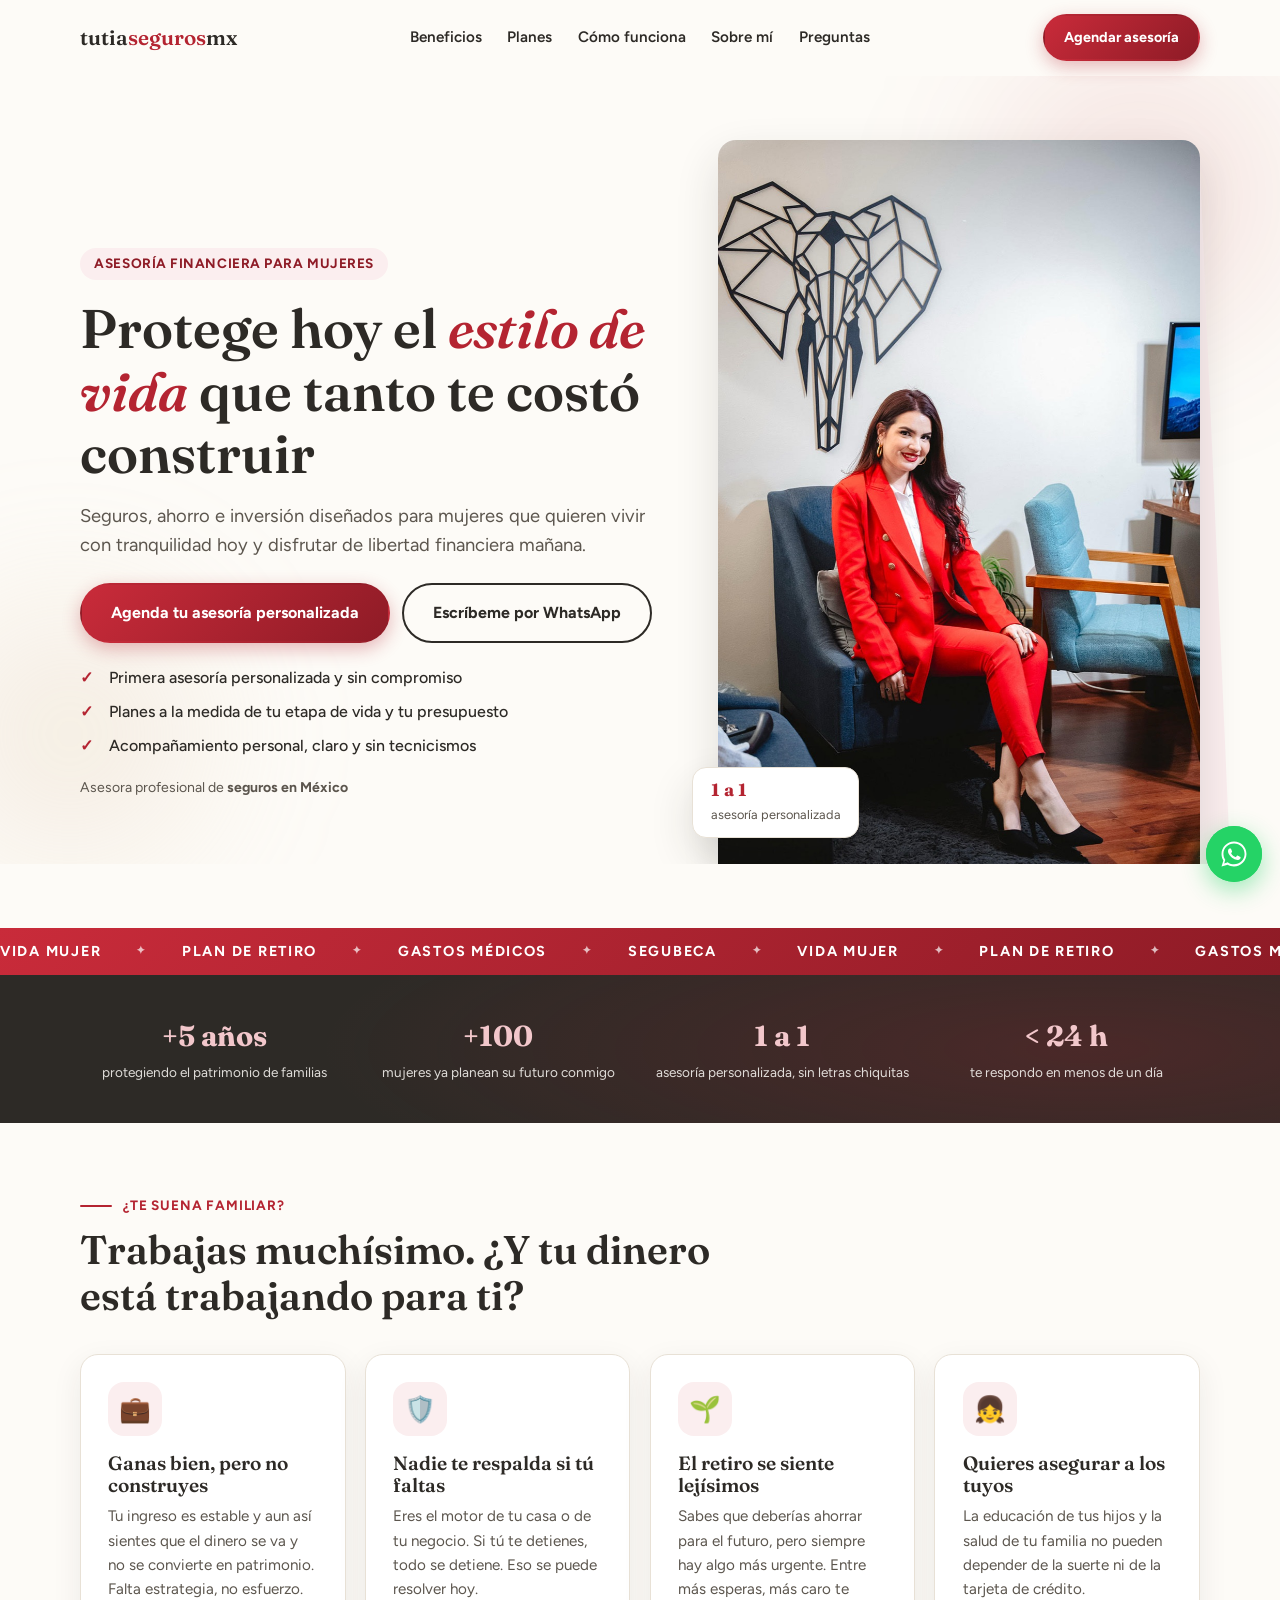
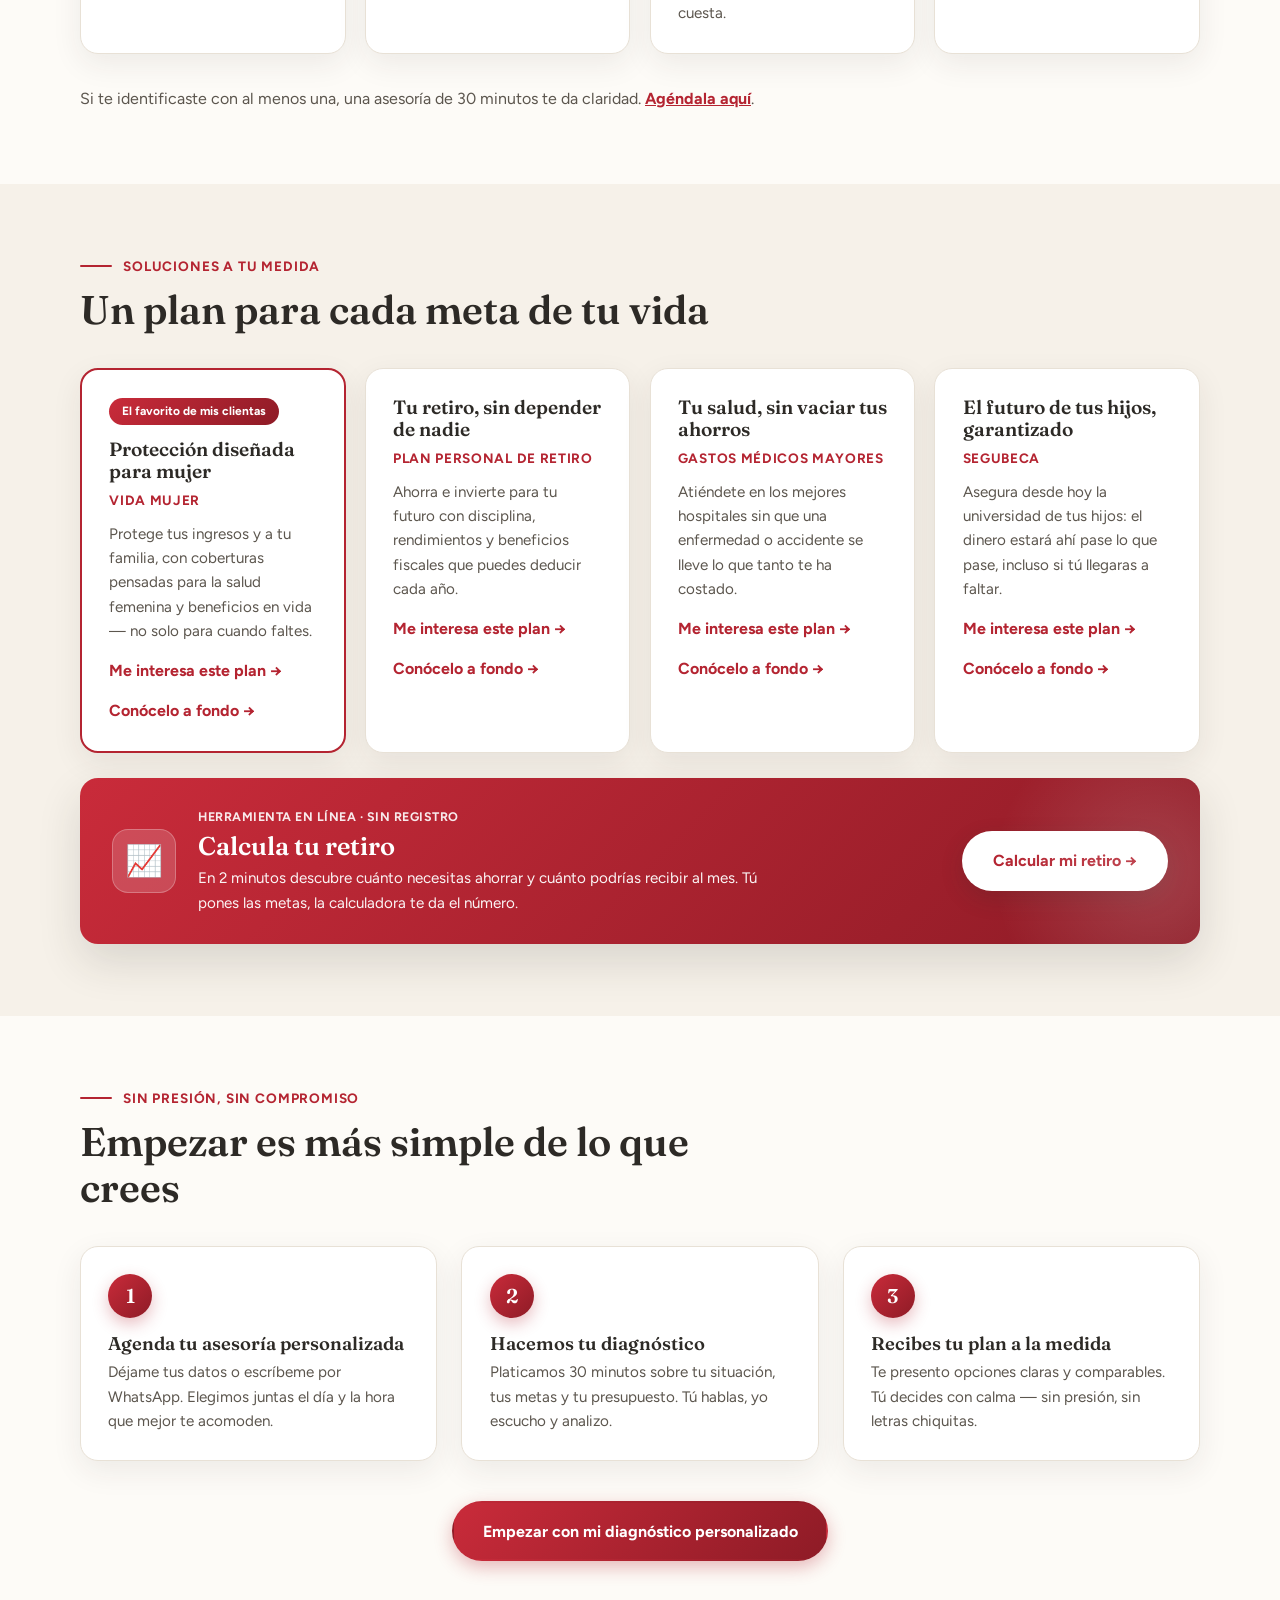
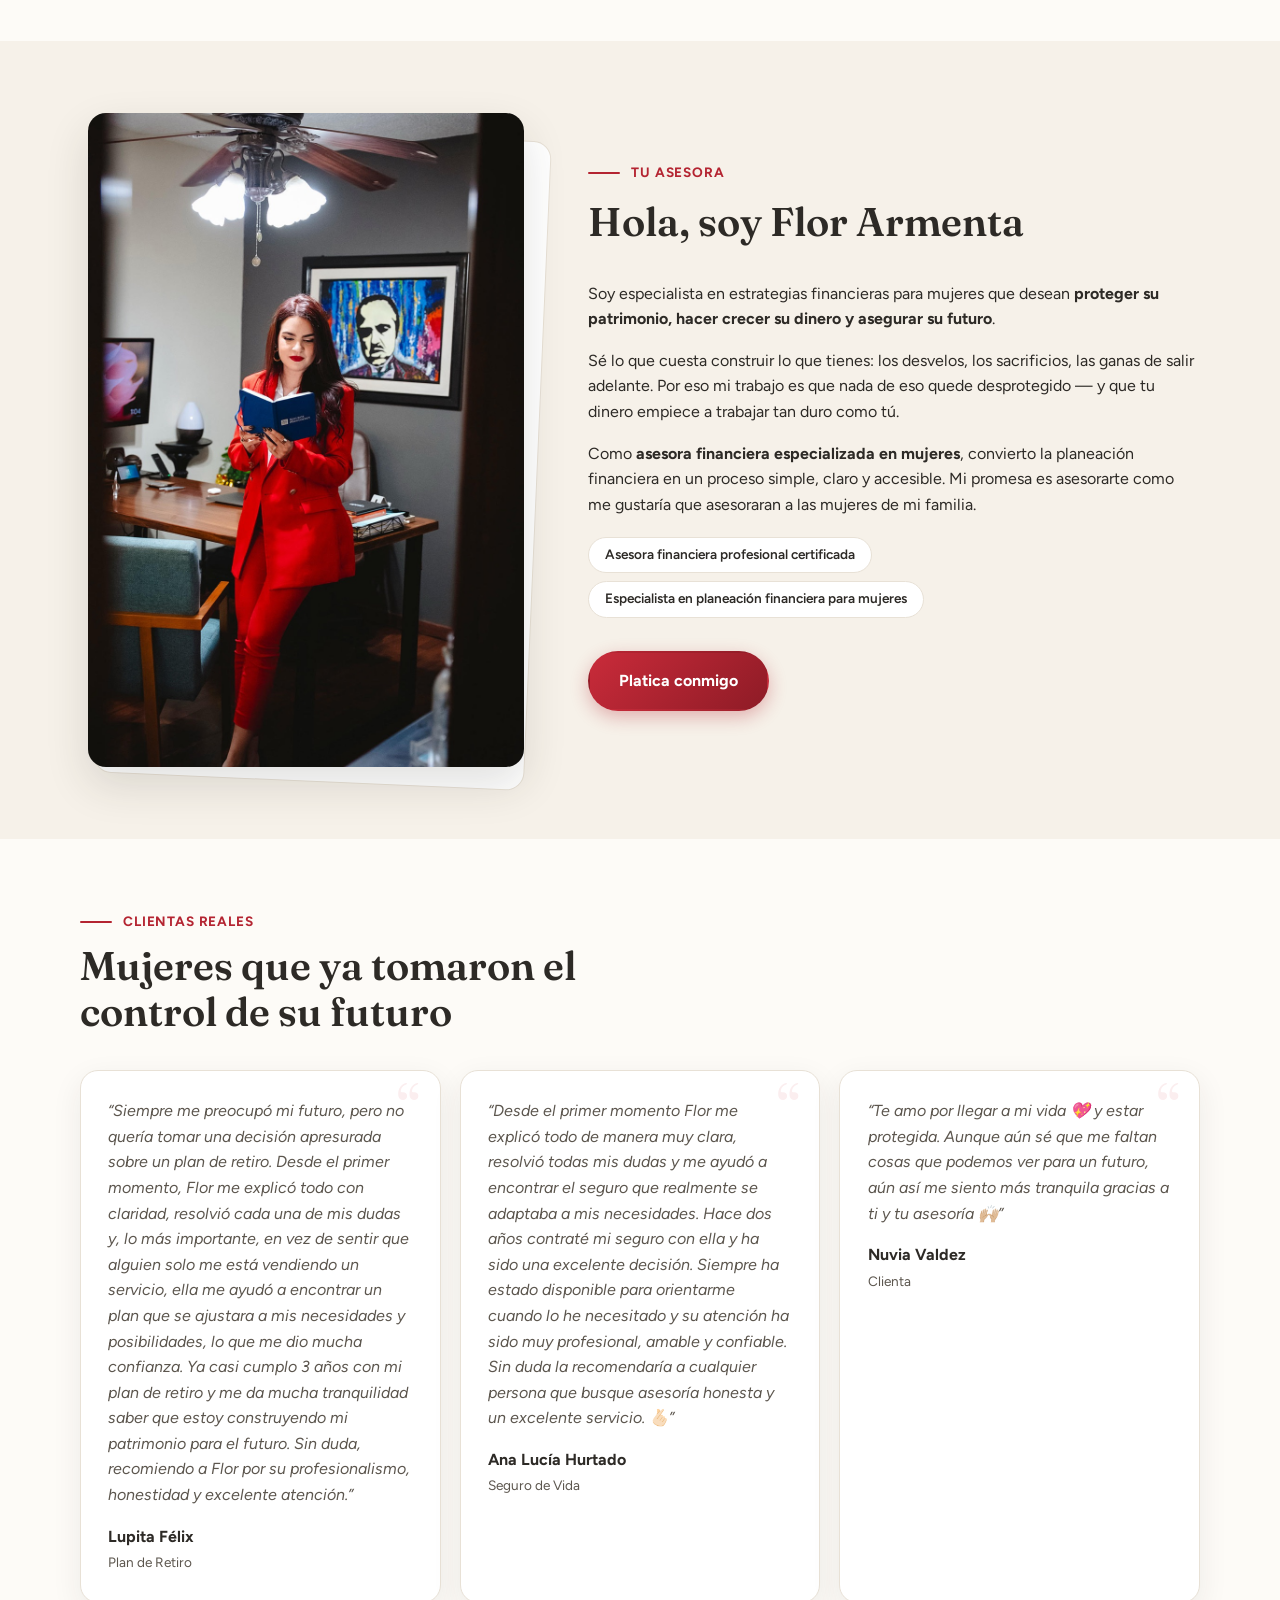
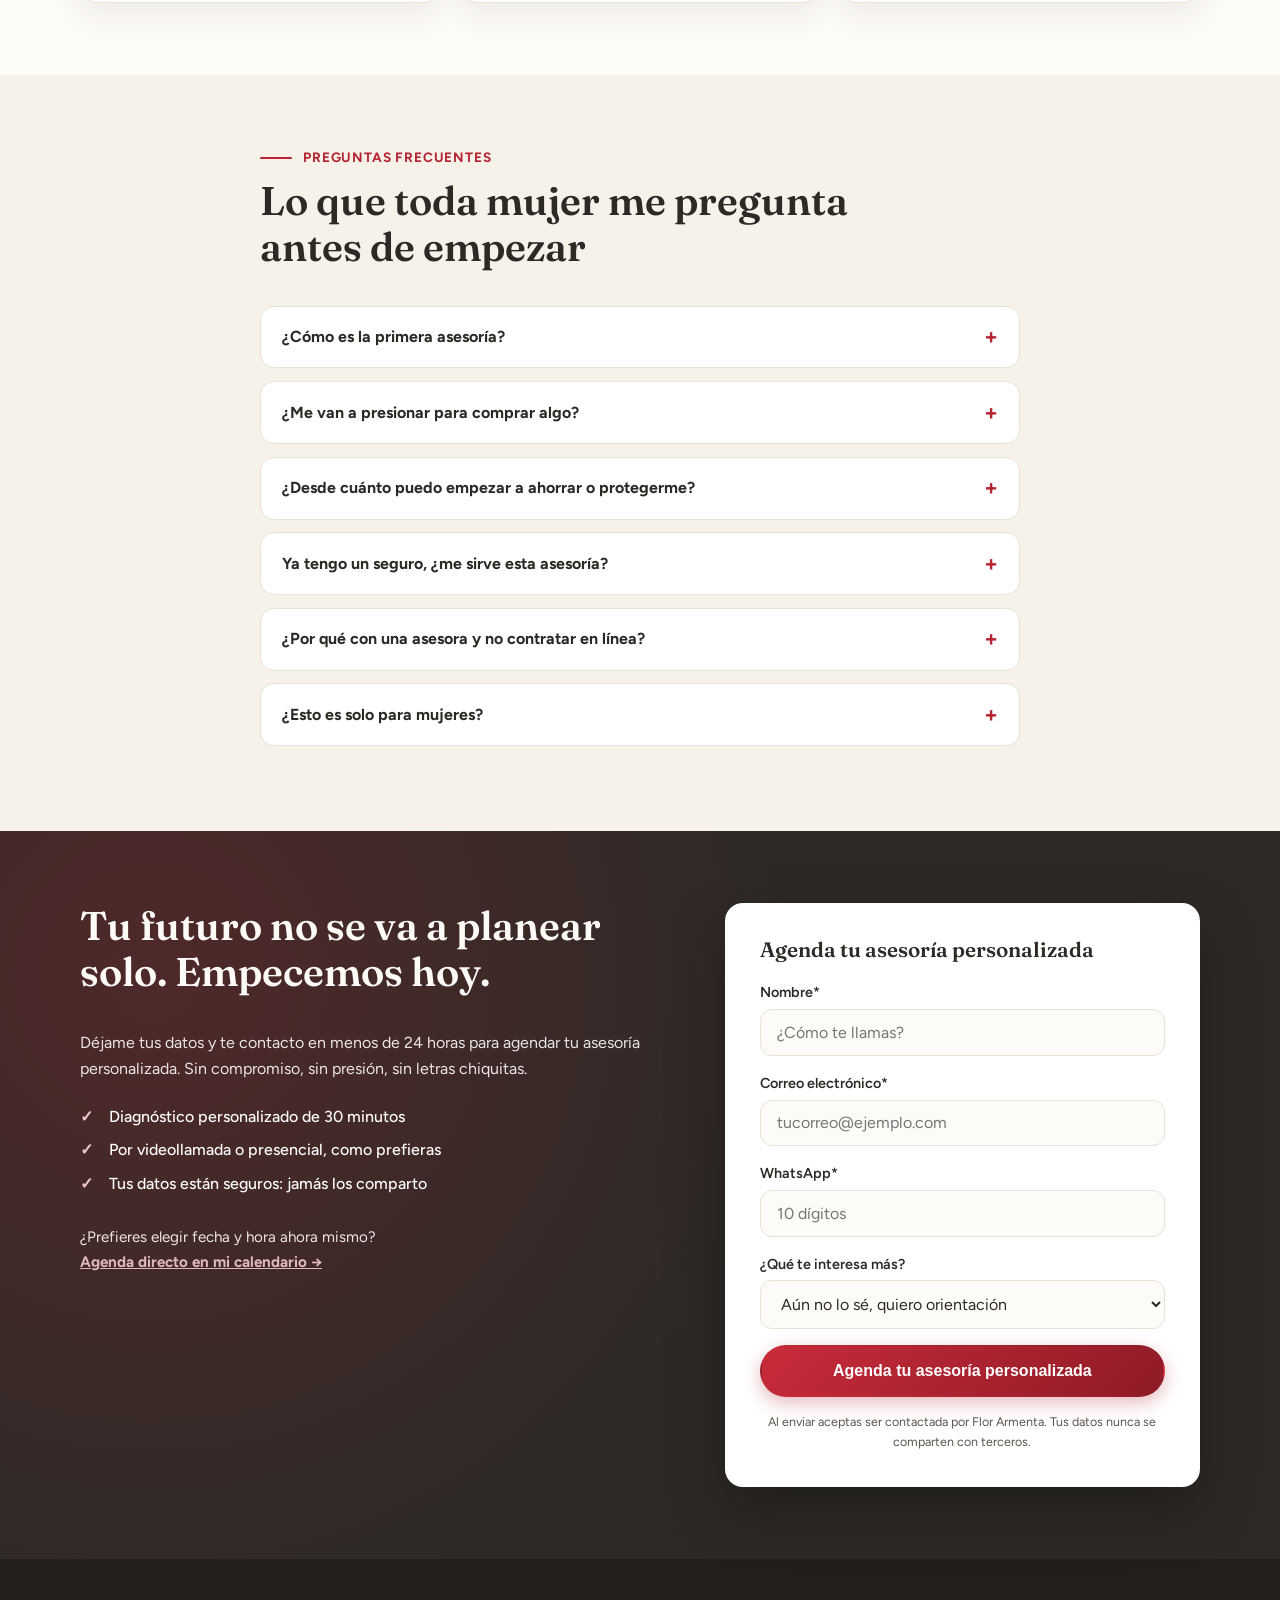
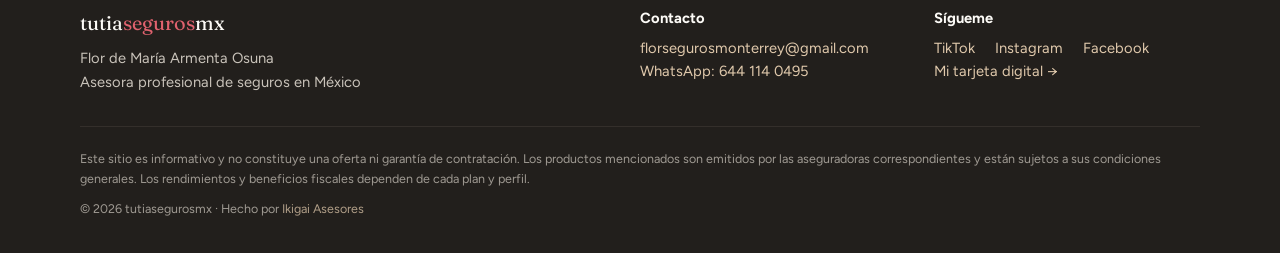
==== commit 976dfddc: "Add files via upload" ====
--- a/index.html
+++ b/index.html
@@ -9,7 +9,7 @@
   <!-- Open Graph (compartir en WhatsApp / redes) -->
   <meta property="og:type" content="website">
   <meta property="og:title" content="Protege hoy el estilo de vida que tanto te costó construir">
-  <meta property="og:description" content="Seguros, ahorro e inversión diseñados para mujeres. Agenda tu asesoría personalizada con Flor Armenta, asesora de Seguros Monterrey New York Life.">
+  <meta property="og:description" content="Seguros, ahorro e inversión diseñados para mujeres. Agenda tu asesoría personalizada con Flor Armenta, asesora financiera para mujeres.">
   <meta property="og:image" content="assets/img/flor-hero.jpg">
   <meta property="og:locale" content="es_MX">
   <!-- TODO: pendiente clienta — actualizar og:url cuando se defina el dominio -->
@@ -20,6 +20,10 @@
   <link rel="preconnect" href="https://fonts.gstatic.com" crossorigin>
   <link href="https://fonts.googleapis.com/css2?family=Fraunces:opsz,wght@9..144,500;9..144,600&family=Figtree:wght@400;500;600;700&display=swap" rel="stylesheet">
   <link rel="stylesheet" href="css/styles.css">
+
+  <!-- Calendly (pop-up de agenda) -->
+  <link rel="stylesheet" href="https://assets.calendly.com/assets/external/widget.css">
+  <script src="https://assets.calendly.com/assets/external/widget.js" async></script>
 
   <!-- Meta Pixel (Facebook Ads) -->
   <!-- TODO: pendiente clienta — sustituir TU_PIXEL_ID y descomentar
@@ -41,7 +45,7 @@
     "@type": "InsuranceAgency",
     "name": "tutiasegurosmx",
     "founder": { "@type": "Person", "name": "Flor de María Armenta Osuna" },
-    "description": "Asesoría en seguros, ahorro e inversión para mujeres. Asesora de Seguros Monterrey New York Life.",
+    "description": "Asesoría en seguros, ahorro e inversión para mujeres.",
     "email": "florsegurosmonterrey@gmail.com",
     "telephone": "+52 644 114 0495",
     "areaServed": "MX",
@@ -67,7 +71,7 @@
         <a href="#sobre-mi">Sobre mí</a>
         <a href="#faq">Preguntas</a>
       </nav>
-      <a href="#contacto" class="btn btn--primary btn--sm header__cta">Agendar asesoría</a>
+      <a href="#contacto" class="btn btn--primary btn--sm header__cta" data-calendly>Agendar asesoría</a>
       <button class="header__toggle" id="navToggle" aria-label="Abrir menú" aria-expanded="false">
         <span></span><span></span><span></span>
       </button>
@@ -85,7 +89,7 @@
           <h1 class="hero__title">Protege hoy el <em class="resaltado">estilo de vida</em> que tanto te costó construir</h1>
           <p class="hero__subtitle">Seguros, ahorro e inversión diseñados para mujeres que quieren vivir con tranquilidad hoy y disfrutar de libertad financiera mañana.</p>
           <div class="hero__actions">
-            <a href="#contacto" class="btn btn--primary" data-track="Lead">Agenda tu asesoría personalizada</a>
+            <a href="#contacto" class="btn btn--primary" data-track="Lead" data-calendly>Agenda tu asesoría personalizada</a>
             <a href="https://wa.me/526441140495?text=Hola%20Flor%2C%20vengo%20de%20tu%20p%C3%A1gina%20y%20quiero%20informaci%C3%B3n%20sobre%20mis%20opciones%20de%20protecci%C3%B3n%20y%20ahorro."
                class="btn btn--ghost" target="_blank" rel="noopener" data-track="Contact">Escríbeme por WhatsApp</a>
           </div>
@@ -239,17 +243,17 @@
     <section class="section section--cream" id="sobre-mi">
       <div class="container sobre__grid">
         <figure class="sobre__media">
-          <img src="assets/img/flor-sobre-mi.jpg" alt="Flor Armenta consultando su agenda de Seguros Monterrey" width="660" height="990" loading="lazy">
+          <img src="assets/img/flor-sobre-mi.jpg" alt="Flor Armenta, asesora financiera para mujeres, consultando su agenda" width="660" height="990" loading="lazy">
         </figure>
         <div class="sobre__content">
           <p class="section__kicker">Tu asesora</p>
           <h2 class="section__title">Hola, soy Flor Armenta</h2>
           <p>Soy especialista en estrategias financieras para mujeres que desean <strong>proteger su patrimonio, hacer crecer su dinero y asegurar su futuro</strong>.</p>
           <p>Sé lo que cuesta construir lo que tienes: los desvelos, los sacrificios, las ganas de salir adelante. Por eso mi trabajo es que nada de eso quede desprotegido — y que tu dinero empiece a trabajar tan duro como tú.</p>
-          <p>Como asesora de <strong>Seguros Monterrey New York Life</strong>, convierto la planeación financiera en un proceso simple, claro y accesible. Mi promesa es asesorarte como me gustaría que asesoraran a las mujeres de mi familia.</p>
+          <p>Como <strong>asesora financiera especializada en mujeres</strong>, convierto la planeación financiera en un proceso simple, claro y accesible. Mi promesa es asesorarte como me gustaría que asesoraran a las mujeres de mi familia.</p>
           <!-- TODO: pendiente clienta — validar/completar bio con credenciales reales (cédula, certificaciones, trayectoria) -->
           <ul class="sobre__badges">
-            <li>Asesora profesional Seguros Monterrey New York Life</li>
+            <li>Asesora financiera profesional certificada</li>
             <li>Especialista en planeación financiera para mujeres</li>
           </ul>
           <a href="#contacto" class="btn btn--primary">Platica conmigo</a>
@@ -258,23 +262,22 @@
     </section>
 
     <!-- ============ 7 · TESTIMONIOS ============ -->
-    <!-- TODO: pendiente clienta — sustituir los 3 testimonios placeholder por reales (nombre, texto, ciudad) -->
     <section class="section" id="testimonios">
       <div class="container">
         <p class="section__kicker">Clientas reales</p>
         <h2 class="section__title">Mujeres que ya tomaron el control de su futuro</h2>
         <div class="cards cards--3">
           <blockquote class="testimonio">
-            <p>“[Testimonio pendiente — texto real de clienta]”</p>
-            <footer><strong>Nombre Apellido</strong><span>Ciudad</span></footer>
+            <p>“Siempre me preocupó mi futuro, pero no quería tomar una decisión apresurada sobre un plan de retiro. Desde el primer momento, Flor me explicó todo con claridad, resolvió cada una de mis dudas y, lo más importante, en vez de sentir que alguien solo me está vendiendo un servicio, ella me ayudó a encontrar un plan que se ajustara a mis necesidades y posibilidades, lo que me dio mucha confianza. Ya casi cumplo 3 años con mi plan de retiro y me da mucha tranquilidad saber que estoy construyendo mi patrimonio para el futuro. Sin duda, recomiendo a Flor por su profesionalismo, honestidad y excelente atención.”</p>
+            <footer><strong>Lupita Félix</strong><span>Plan de Retiro</span></footer>
           </blockquote>
           <blockquote class="testimonio">
-            <p>“[Testimonio pendiente — texto real de clienta]”</p>
-            <footer><strong>Nombre Apellido</strong><span>Ciudad</span></footer>
+            <p>“Desde el primer momento Flor me explicó todo de manera muy clara, resolvió todas mis dudas y me ayudó a encontrar el seguro que realmente se adaptaba a mis necesidades. Hace dos años contraté mi seguro con ella y ha sido una excelente decisión. Siempre ha estado disponible para orientarme cuando lo he necesitado y su atención ha sido muy profesional, amable y confiable. Sin duda la recomendaría a cualquier persona que busque asesoría honesta y un excelente servicio. 🫰🏻”</p>
+            <footer><strong>Ana Lucía Hurtado</strong><span>Seguro de Vida</span></footer>
           </blockquote>
           <blockquote class="testimonio">
-            <p>“[Testimonio pendiente — texto real de clienta]”</p>
-            <footer><strong>Nombre Apellido</strong><span>Ciudad</span></footer>
+            <p>“Te amo por llegar a mi vida 💖 y estar protegida. Aunque aún sé que me faltan cosas que podemos ver para un futuro, aún así me siento más tranquila gracias a ti y tu asesoría 🙌🏼”</p>
+            <footer><strong>Nuvia Valdez</strong><span>Clienta</span></footer>
           </blockquote>
         </div>
       </div>
@@ -325,9 +328,8 @@
             <li>Por videollamada o presencial, como prefieras</li>
             <li>Tus datos están seguros: jamás los comparto</li>
           </ul>
-          <!-- TODO: pendiente clienta — sustituir por link real de Calendly -->
           <p class="contacto__alt">¿Prefieres elegir fecha y hora ahora mismo?<br>
-            <a href="#" class="contacto__calendly" data-calendly>Agenda directo en mi calendario →</a>
+            <a href="https://calendly.com/florsegurosmonterrey/asesoria-gratuita" class="contacto__calendly" data-calendly>Agenda directo en mi calendario →</a>
           </p>
         </div>
         <form class="form" id="leadForm" novalidate>
@@ -385,7 +387,7 @@
       </div>
     </div>
     <div class="container footer__legal">
-      <p>Este sitio es informativo y no constituye una oferta ni garantía de contratación. Los productos mencionados son emitidos por Seguros Monterrey New York Life, S.A. de C.V. y están sujetos a sus condiciones generales. Los rendimientos y beneficios fiscales dependen de cada plan y perfil.</p>
+      <p>Este sitio es informativo y no constituye una oferta ni garantía de contratación. Los productos mencionados son emitidos por las aseguradoras correspondientes y están sujetos a sus condiciones generales. Los rendimientos y beneficios fiscales dependen de cada plan y perfil.</p>
       <p>© 2026 tutiasegurosmx · Hecho por <a href="https://ikigaiasesores.vercel.app" target="_blank" rel="noopener">Ikigai Asesores</a></p>
     </div>
   </footer>
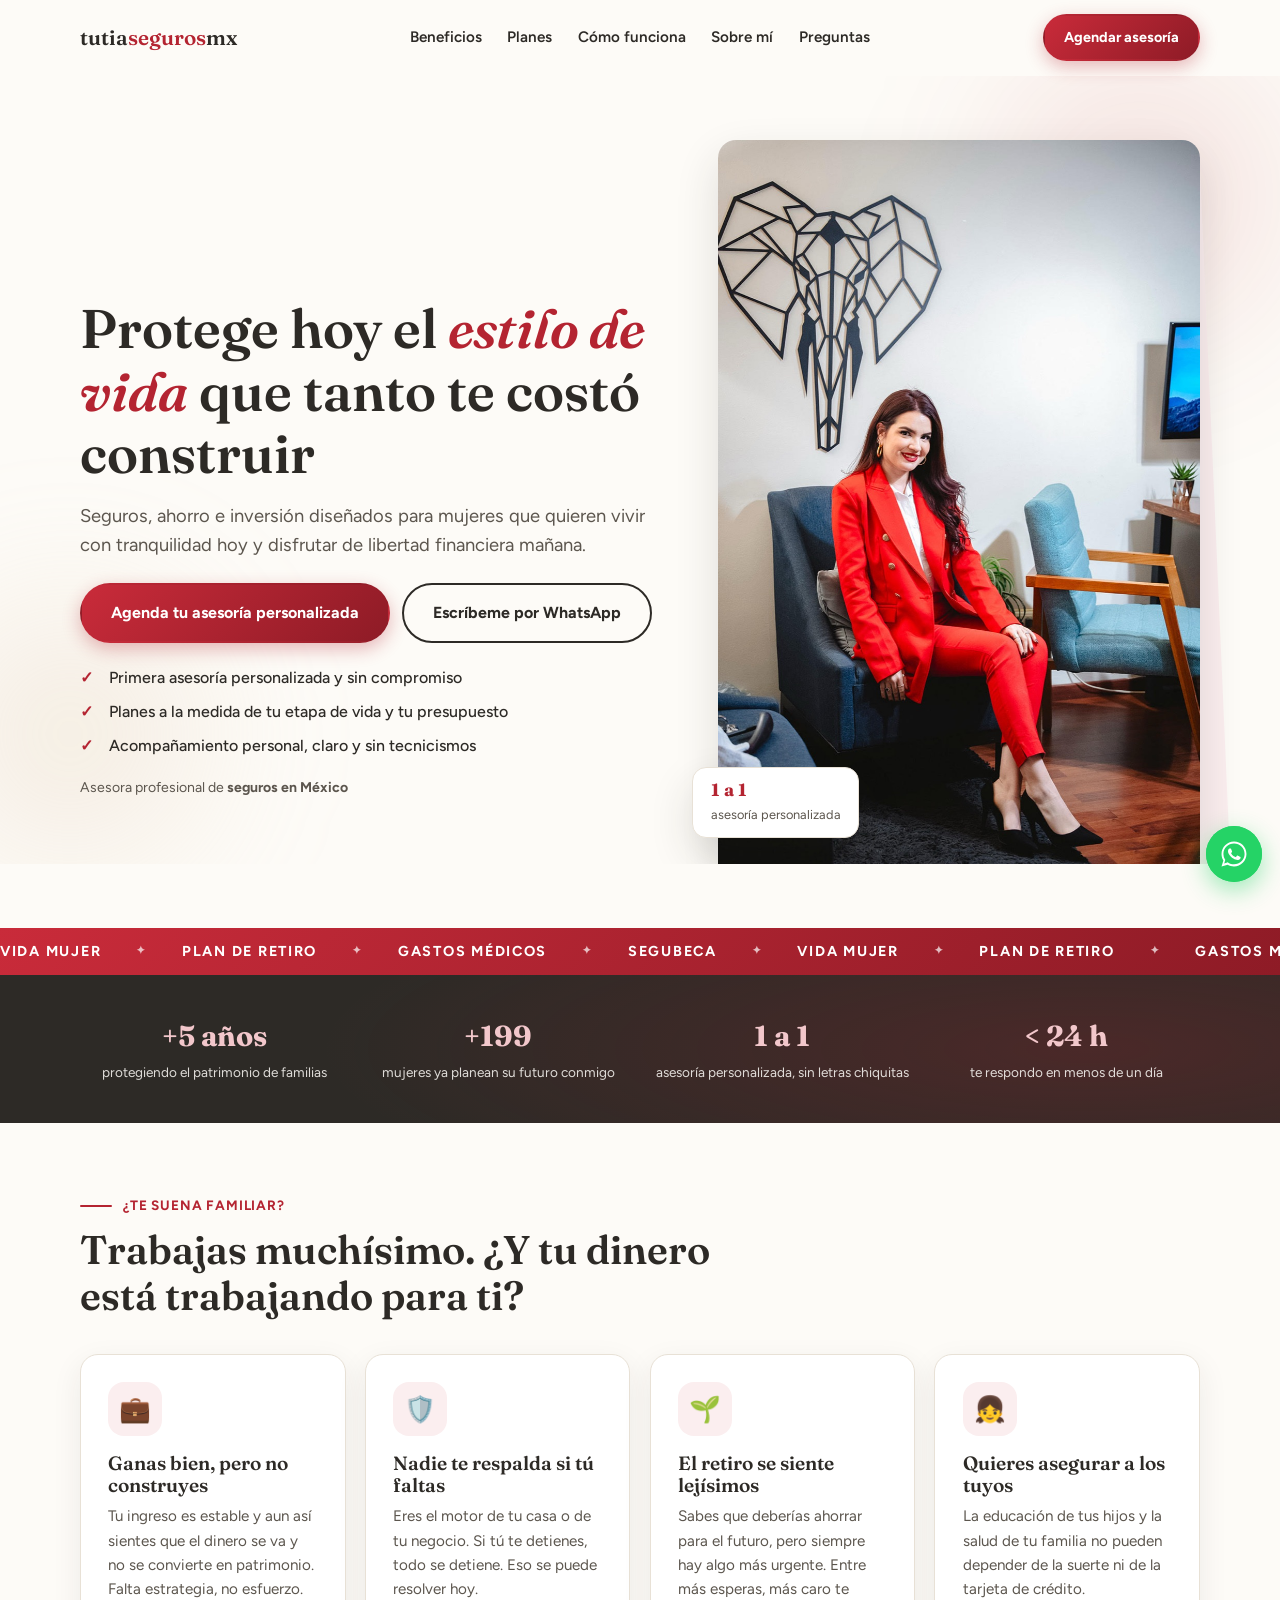
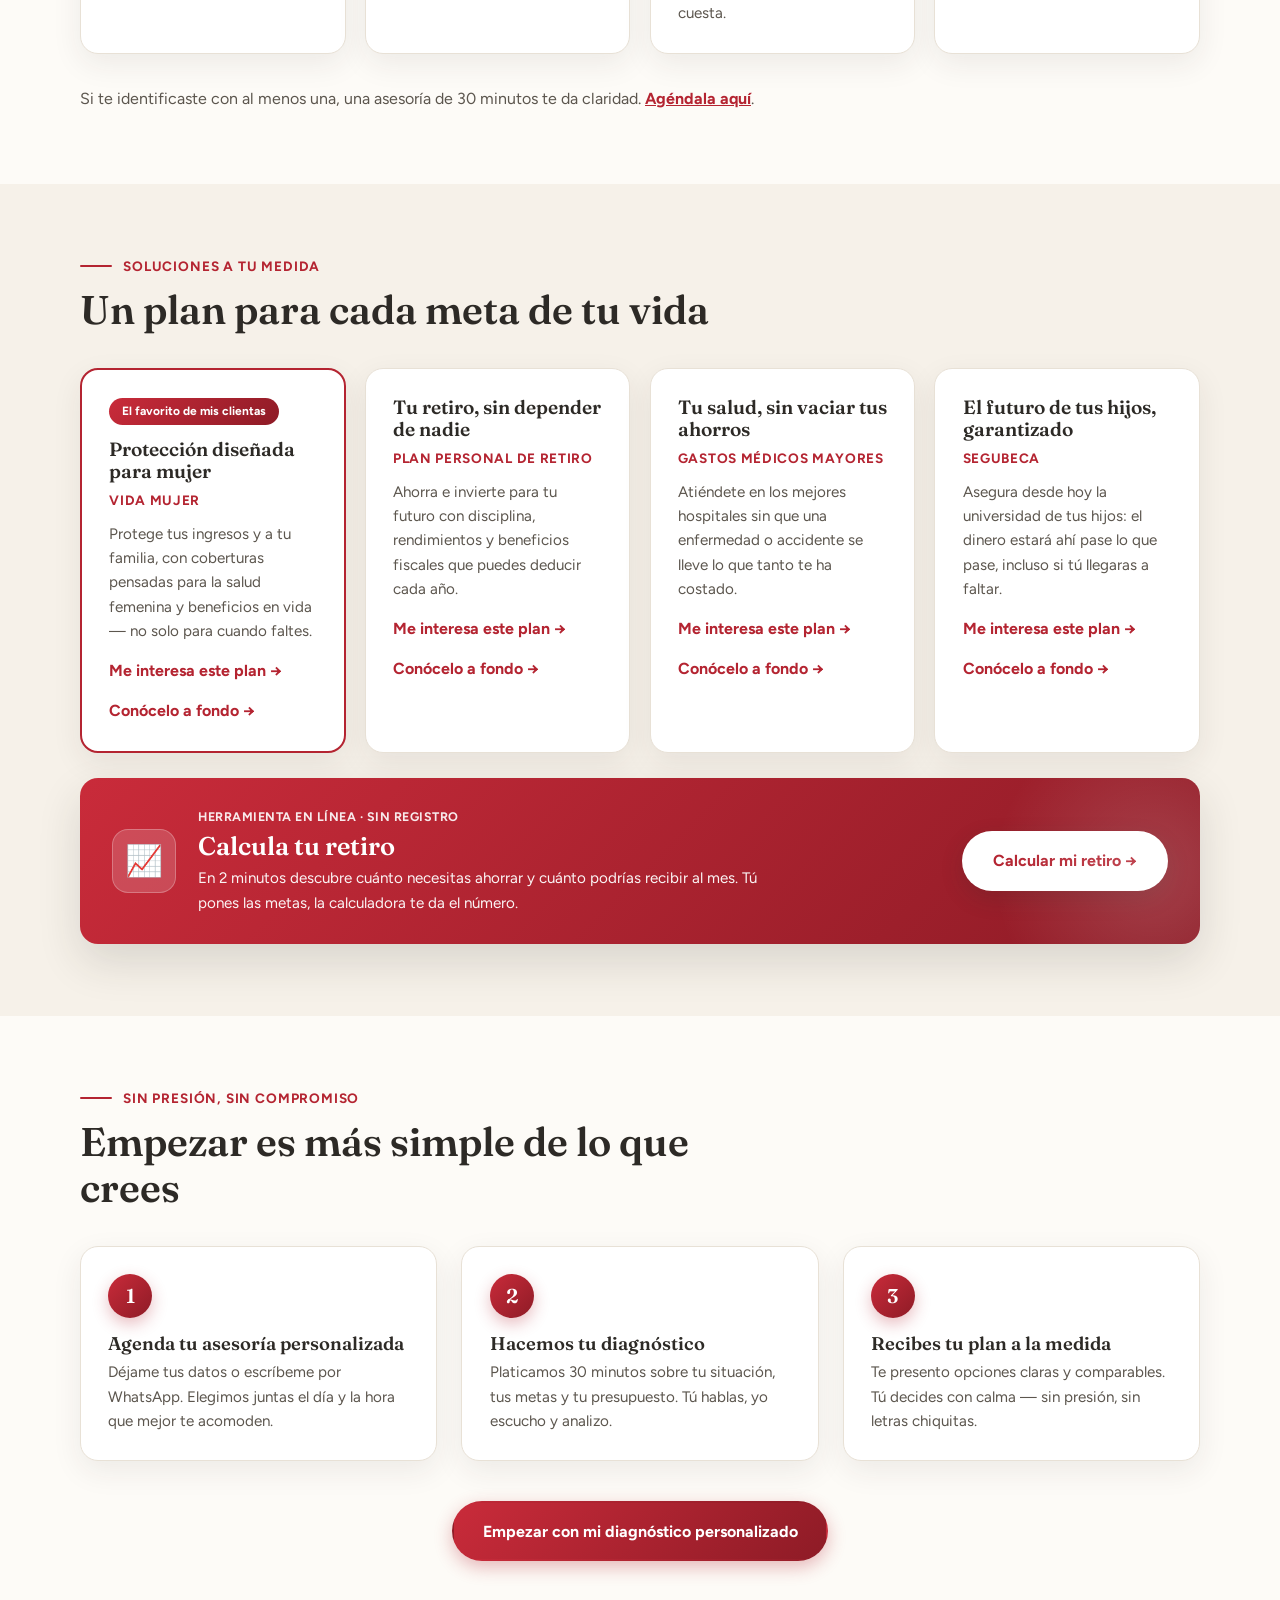
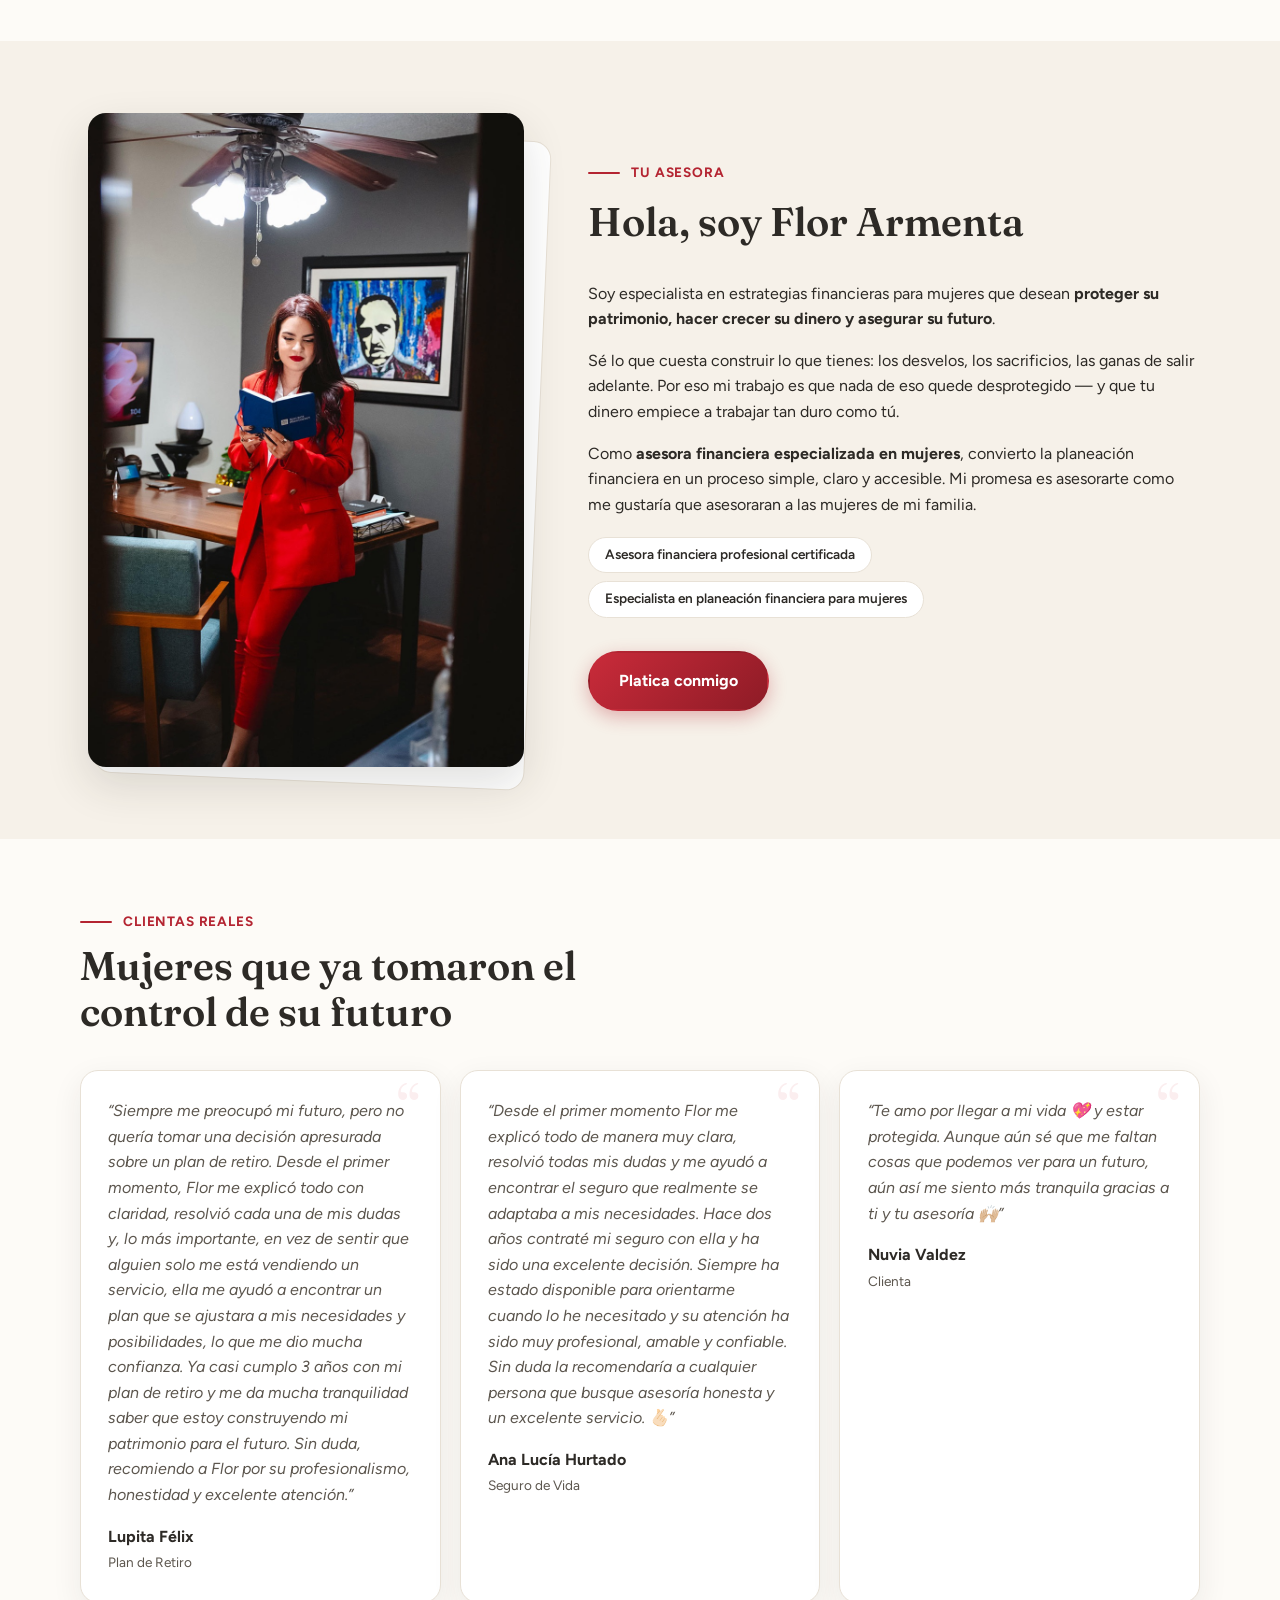
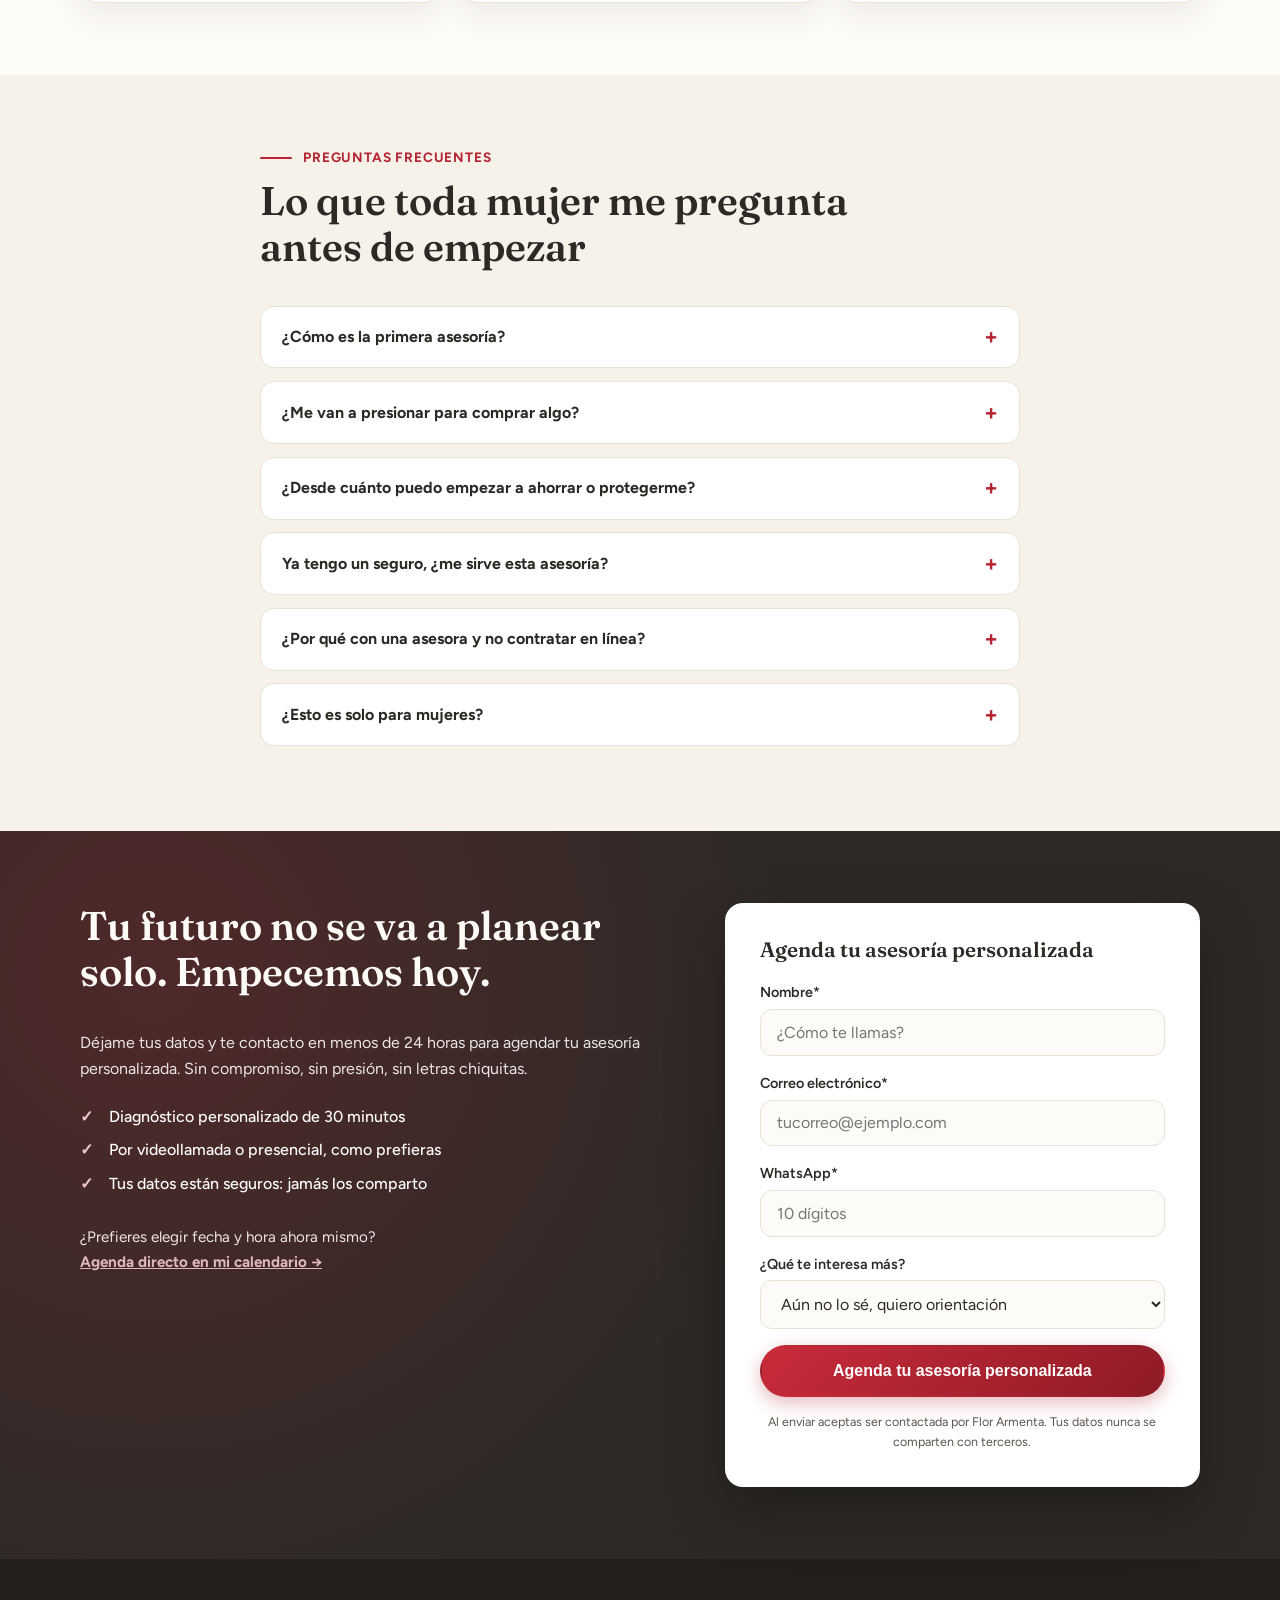
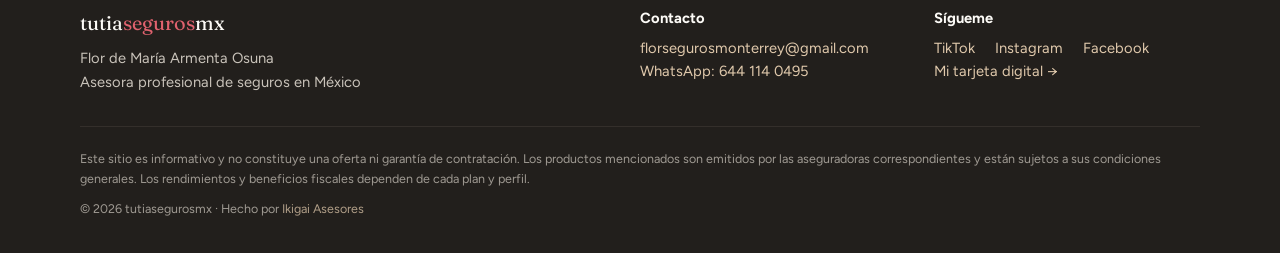
==== commit 2329c993: "Add files via upload" ====
--- a/index.html
+++ b/index.html
@@ -85,7 +85,6 @@
       <div class="hero__blob hero__blob--2" aria-hidden="true"></div>
       <div class="container hero__grid">
         <div class="hero__content">
-          <p class="hero__kicker">Asesoría financiera para mujeres</p>
           <h1 class="hero__title">Protege hoy el <em class="resaltado">estilo de vida</em> que tanto te costó construir</h1>
           <p class="hero__subtitle">Seguros, ahorro e inversión diseñados para mujeres que quieren vivir con tranquilidad hoy y disfrutar de libertad financiera mañana.</p>
           <div class="hero__actions">
@@ -124,7 +123,7 @@
       <div class="container stats__grid">
         <!-- TODO: pendiente clienta — validar cifras reales con Flor -->
         <div class="stat"><strong data-count="5" data-prefix="+" data-suffix=" años">+5 años</strong><span>protegiendo el patrimonio de familias</span></div>
-        <div class="stat"><strong data-count="100" data-prefix="+">+100</strong><span>mujeres ya planean su futuro conmigo</span></div>
+        <div class="stat"><strong data-count="200" data-prefix="+">+200</strong><span>mujeres ya planean su futuro conmigo</span></div>
         <div class="stat"><strong>1 a 1</strong><span>asesoría personalizada, sin letras chiquitas</span></div>
         <div class="stat"><strong data-count="24" data-prefix="&lt; " data-suffix=" h">&lt; 24 h</strong><span>te respondo en menos de un día</span></div>
       </div>
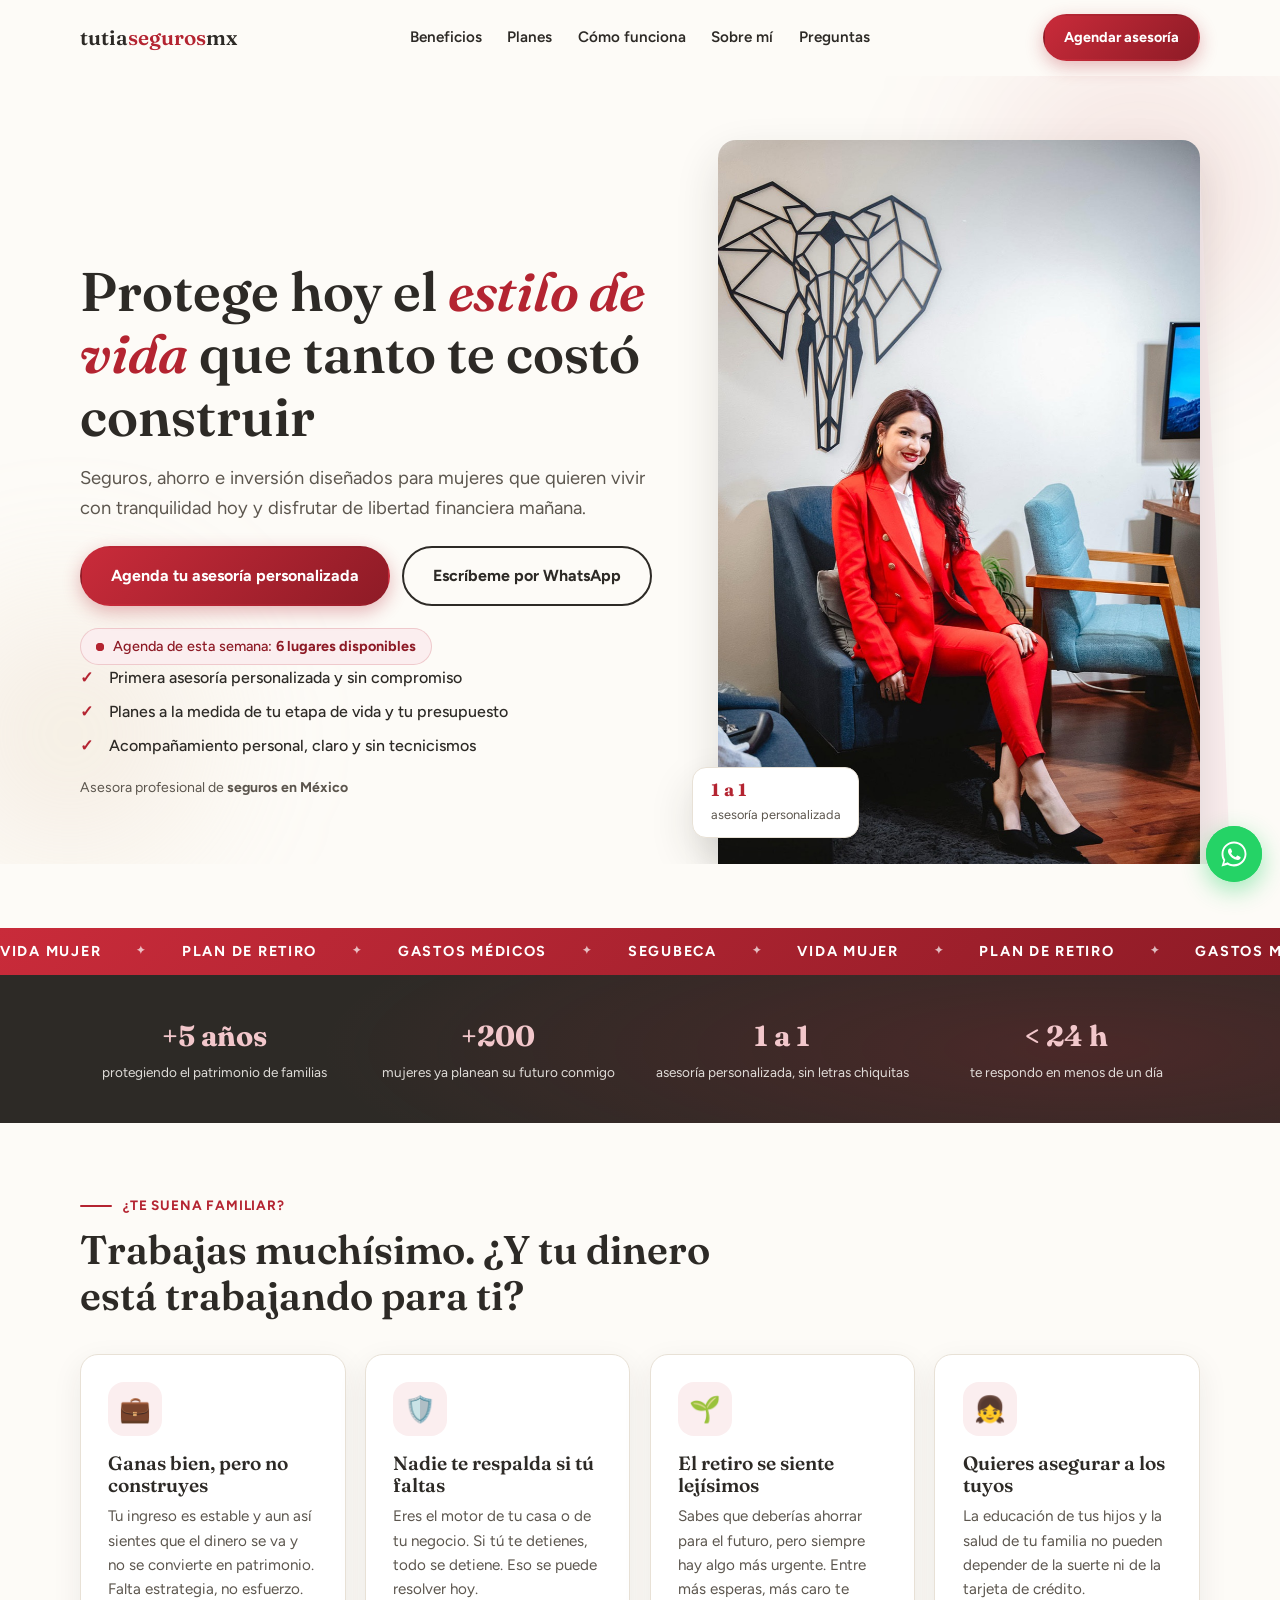
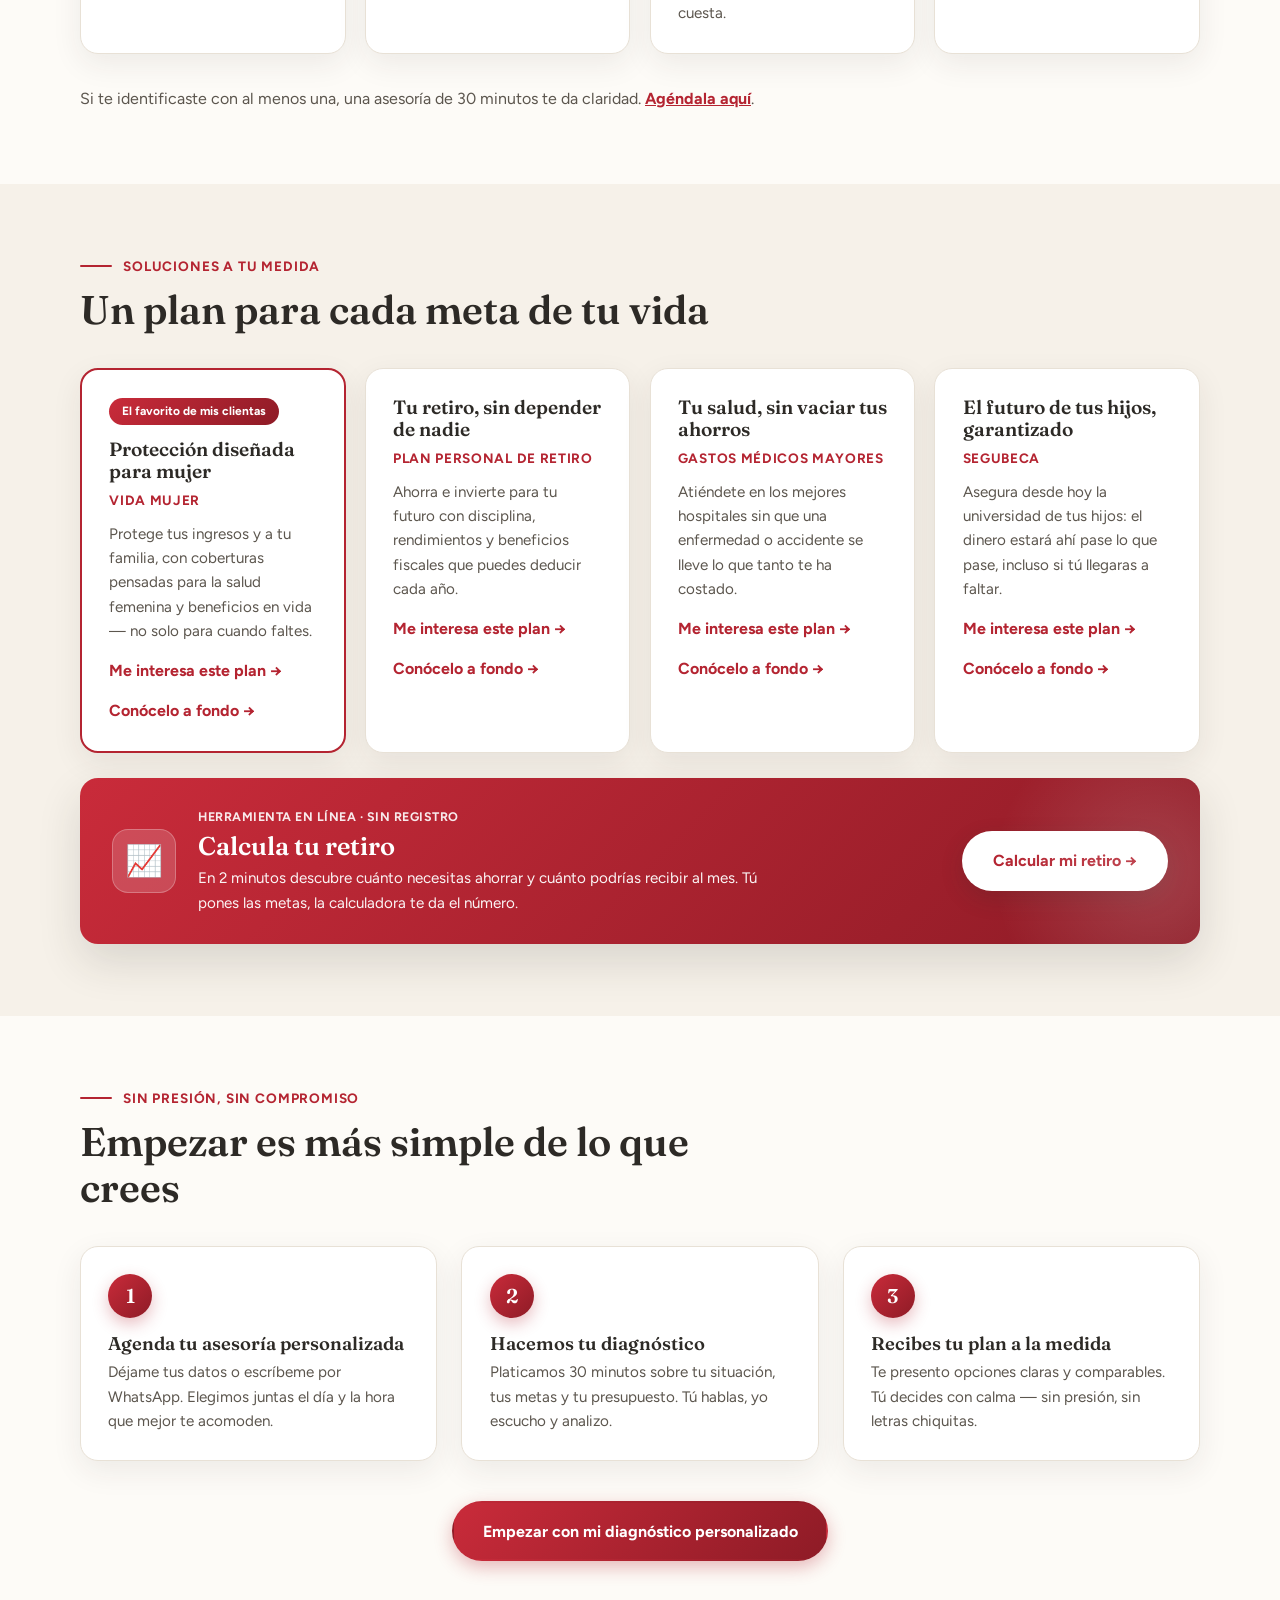
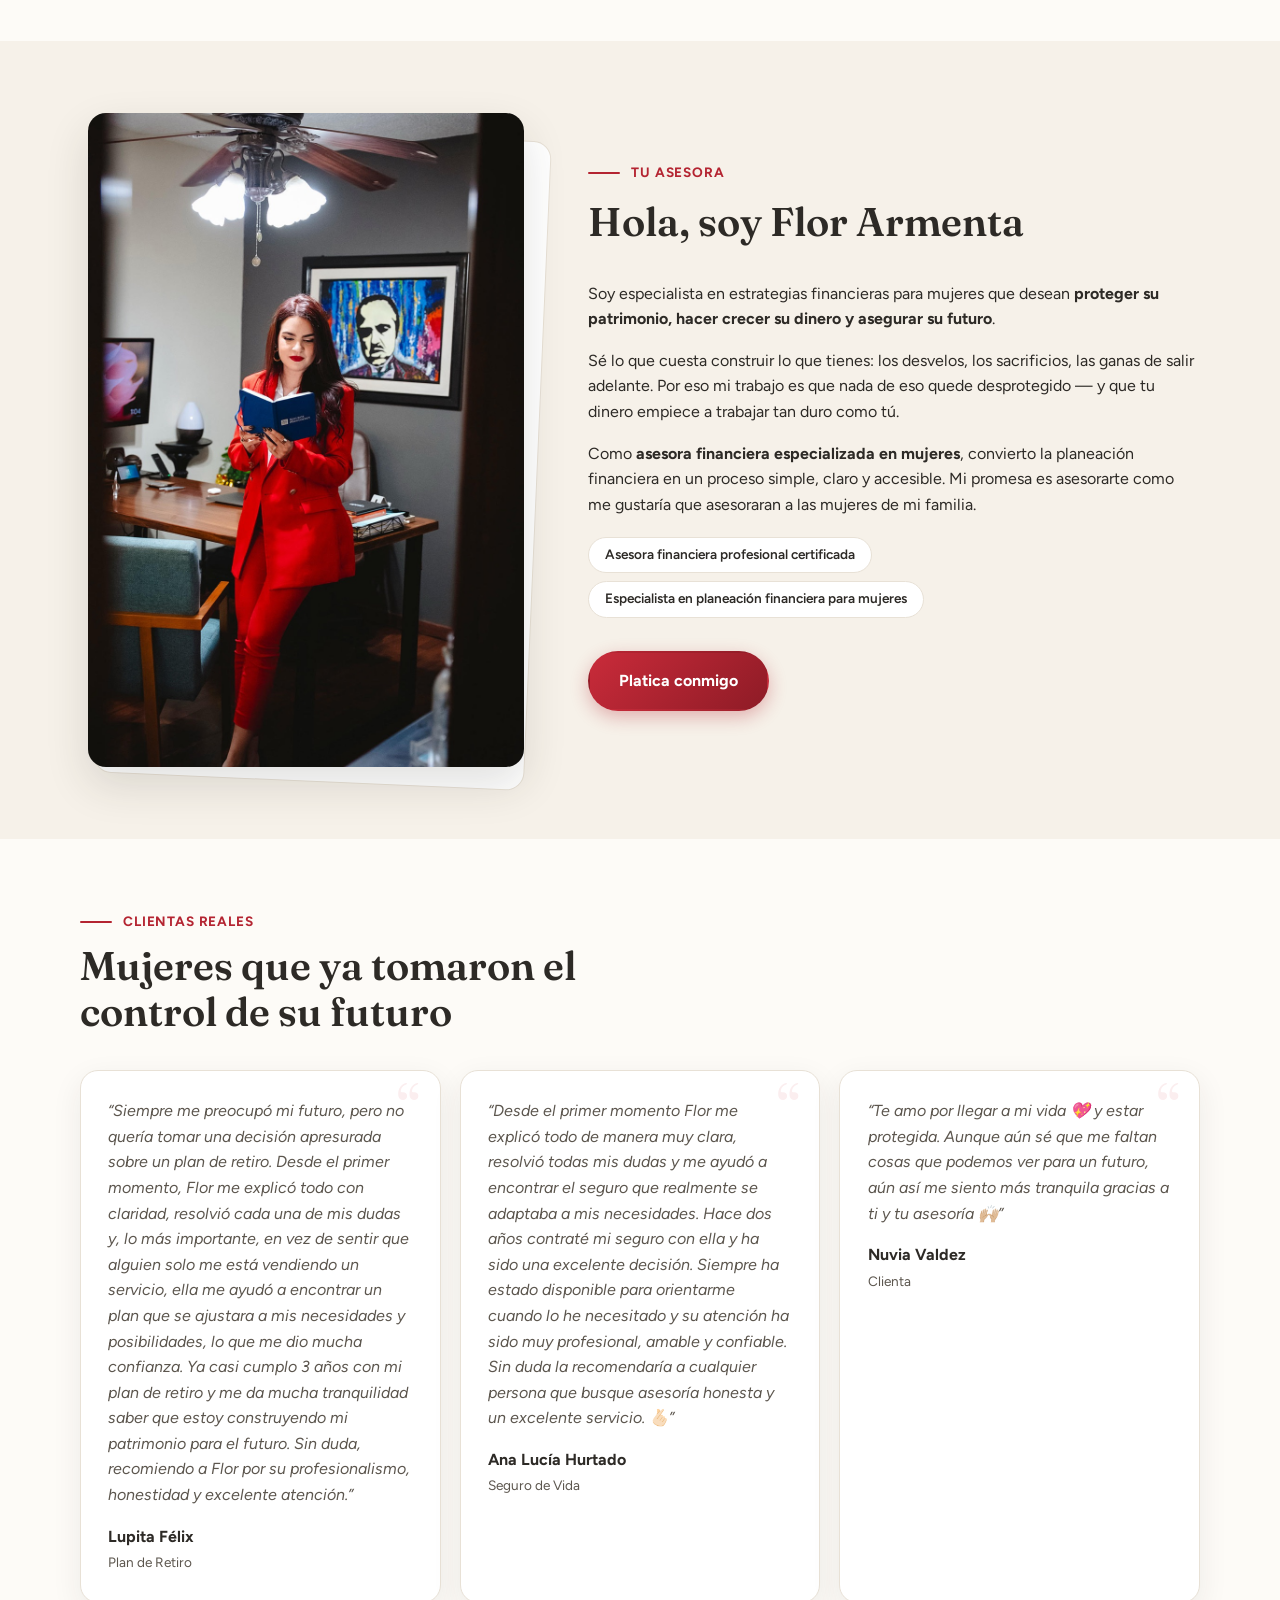
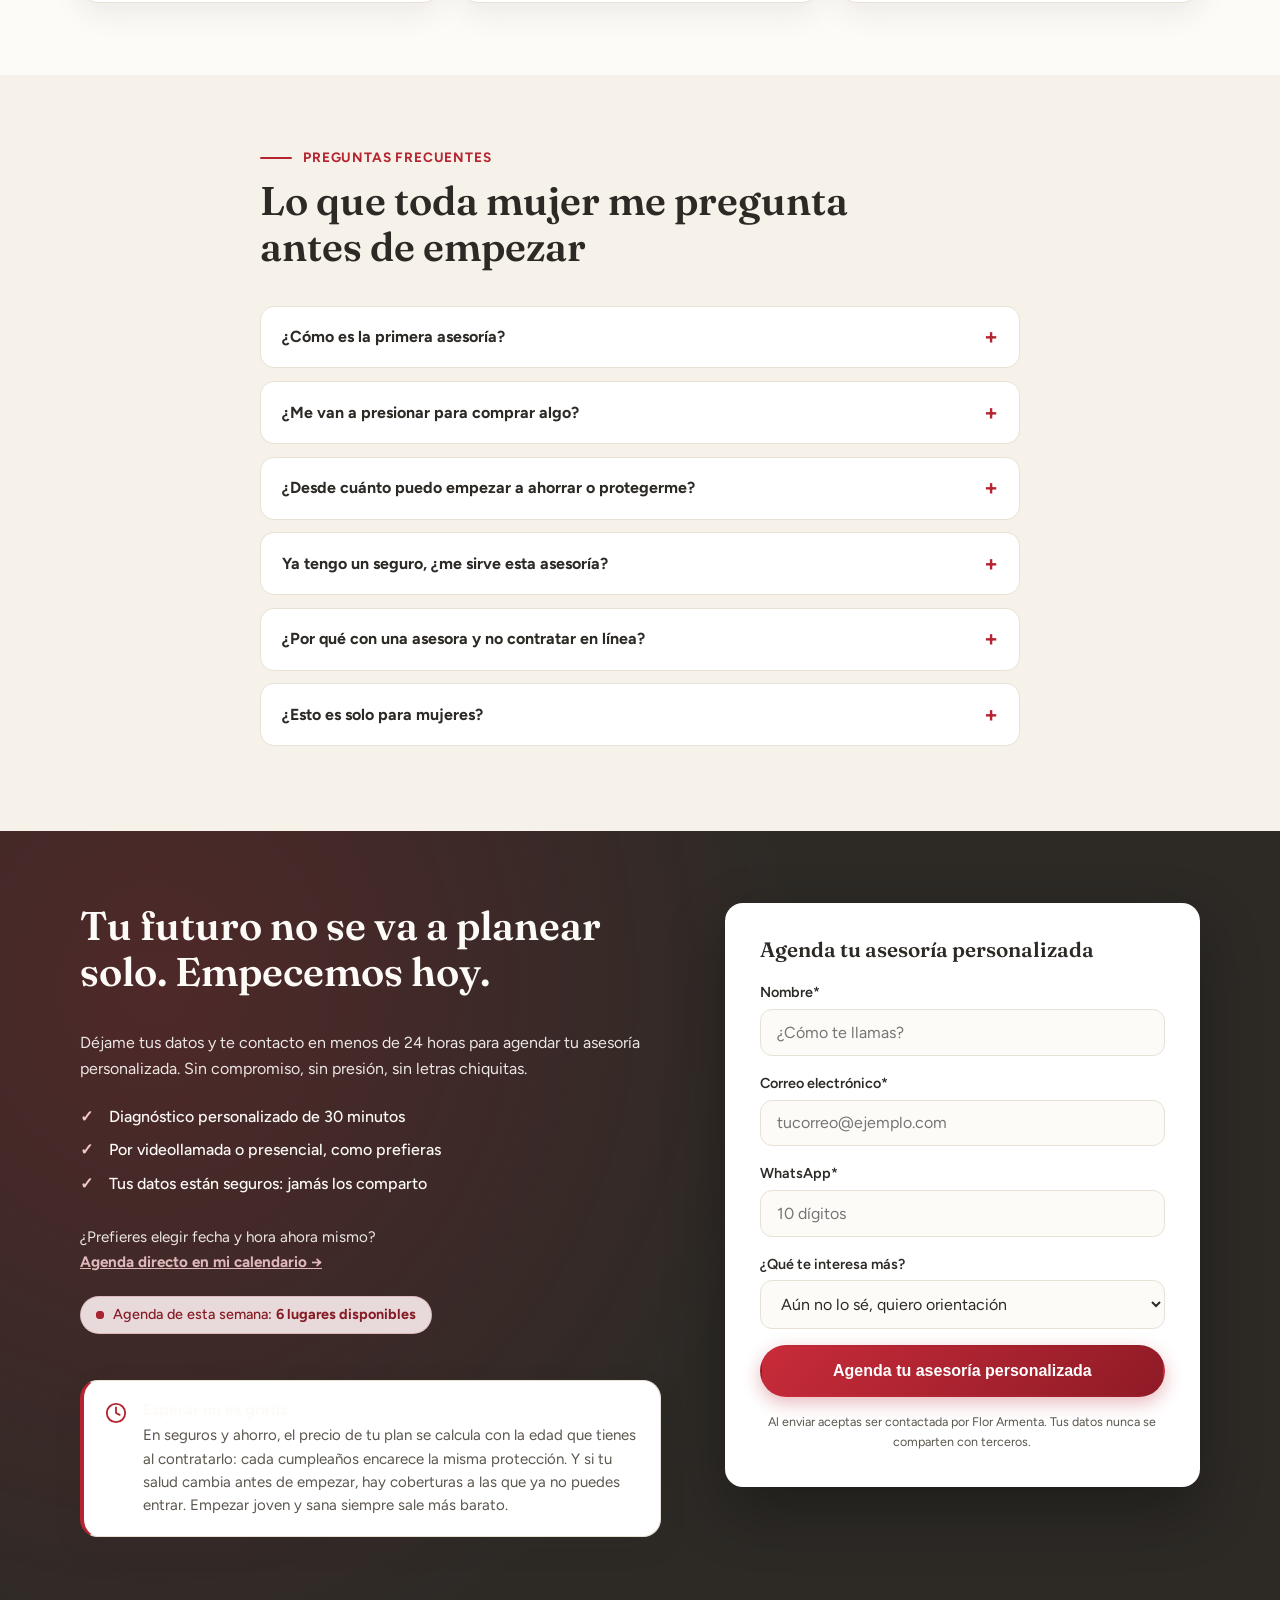
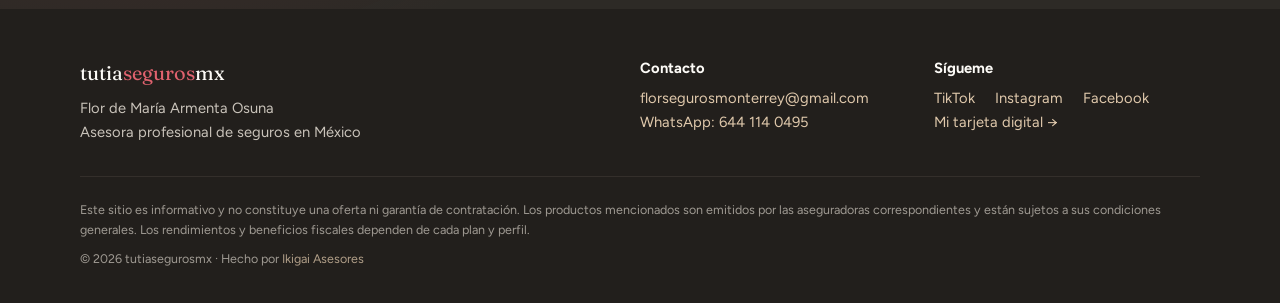
==== commit a9d7c531: "Add files via upload" ====
--- a/index.html
+++ b/index.html
@@ -25,18 +25,23 @@
   <link rel="stylesheet" href="https://assets.calendly.com/assets/external/widget.css">
   <script src="https://assets.calendly.com/assets/external/widget.js" async></script>
 
-  <!-- Meta Pixel (Facebook Ads) -->
-  <!-- TODO: pendiente clienta — sustituir TU_PIXEL_ID y descomentar
+  <!-- Meta Pixel Code -->
   <script>
-    !function(f,b,e,v,n,t,s){if(f.fbq)return;n=f.fbq=function(){n.callMethod?
-    n.callMethod.apply(n,arguments):n.queue.push(arguments)};if(!f._fbq)f._fbq=n;
-    n.push=n;n.loaded=!0;n.version='2.0';n.queue=[];t=b.createElement(e);t.async=!0;
-    t.src=v;s=b.getElementsByTagName(e)[0];s.parentNode.insertBefore(t,s)}(window,
-    document,'script','https://connect.facebook.net/en_US/fbevents.js');
-    fbq('init', 'TU_PIXEL_ID');
+    !function(f,b,e,v,n,t,s)
+    {if(f.fbq)return;n=f.fbq=function(){n.callMethod?
+    n.callMethod.apply(n,arguments):n.queue.push(arguments)};
+    if(!f._fbq)f._fbq=n;n.push=n;n.loaded=!0;n.version='2.0';
+    n.queue=[];t=b.createElement(e);t.async=!0;
+    t.src=v;s=b.getElementsByTagName(e)[0];
+    s.parentNode.insertBefore(t,s)}(window, document,'script',
+    'https://connect.facebook.net/en_US/fbevents.js');
+    fbq('init', '1047820914364103');
     fbq('track', 'PageView');
   </script>
-  -->
+  <noscript><img height="1" width="1" style="display:none"
+    src="https://www.facebook.com/tr?id=1047820914364103&ev=PageView&noscript=1"
+    /></noscript>
+  <!-- End Meta Pixel Code -->
 
   <!-- Schema.org: asesora de seguros -->
   <script type="application/ld+json">
@@ -92,6 +97,11 @@
             <a href="https://wa.me/526441140495?text=Hola%20Flor%2C%20vengo%20de%20tu%20p%C3%A1gina%20y%20quiero%20informaci%C3%B3n%20sobre%20mis%20opciones%20de%20protecci%C3%B3n%20y%20ahorro."
                class="btn btn--ghost" target="_blank" rel="noopener" data-track="Contact">Escríbeme por WhatsApp</a>
           </div>
+          <!-- Cifra real de capacidad semanal de Flor — se configura en js/main.js → AGENDA -->
+          <p class="disponibilidad" data-disponibilidad>
+            <span class="disponibilidad__punto" aria-hidden="true"></span>
+            <span data-disponibilidad-texto></span>
+          </p>
           <ul class="hero__checks">
             <li>Primera asesoría personalizada y sin compromiso</li>
             <li>Planes a la medida de tu etapa de vida y tu presupuesto</li>
@@ -330,6 +340,19 @@
           <p class="contacto__alt">¿Prefieres elegir fecha y hora ahora mismo?<br>
             <a href="https://calendly.com/florsegurosmonterrey/asesoria-gratuita" class="contacto__calendly" data-calendly>Agenda directo en mi calendario →</a>
           </p>
+          <p class="disponibilidad" data-disponibilidad>
+            <span class="disponibilidad__punto" aria-hidden="true"></span>
+            <span data-disponibilidad-texto></span>
+          </p>
+
+          <!-- Urgencia real: en seguros el precio sí depende de la edad y del estado de salud -->
+          <div class="urgencia" style="margin-top:1.5rem;">
+            <svg class="urgencia__icono" xmlns="http://www.w3.org/2000/svg" width="22" height="22" viewBox="0 0 24 24" fill="none" stroke="currentColor" stroke-width="2" stroke-linecap="round" stroke-linejoin="round" aria-hidden="true"><circle cx="12" cy="12" r="10"/><polyline points="12 6 12 12 16 14"/></svg>
+            <div>
+              <p class="urgencia__titulo">Esperar no es gratis</p>
+              <p class="urgencia__texto">En seguros y ahorro, el precio de tu plan se calcula con la edad que tienes al contratarlo: cada cumpleaños encarece la misma protección. Y si tu salud cambia antes de empezar, hay coberturas a las que ya no puedes entrar. Empezar joven y sana siempre sale más barato.</p>
+            </div>
+          </div>
         </div>
         <form class="form" id="leadForm" novalidate>
           <h3 class="form__title">Agenda tu asesoría personalizada</h3>
--- a/css/styles.css
+++ b/css/styles.css
@@ -771,3 +771,195 @@
 @media (min-width: 1200px) {
   .cards--4:not(.cards--productos) { grid-template-columns: repeat(4, 1fr); }
 }
+
+/* ============================================================
+   Urgencia / escasez real
+   Los números que aparecen aquí reflejan la capacidad REAL de
+   agenda de Flor (se configuran en js/main.js → AGENDA).
+   No usar cifras inventadas: es publicidad regulada.
+   ============================================================ */
+
+/* Badge compacto — va en el hero, bajo los CTAs */
+.disponibilidad {
+  display: inline-flex;
+  align-items: center;
+  gap: 0.55rem;
+  padding: 0.5rem 0.95rem;
+  border-radius: 999px;
+  background: var(--rojo-suave);
+  border: 1px solid rgba(180, 36, 49, 0.18);
+  font-size: 0.9rem;
+  font-weight: 500;
+  color: var(--rojo-oscuro);
+  line-height: 1.35;
+}
+.disponibilidad__punto {
+  width: 8px;
+  height: 8px;
+  border-radius: 50%;
+  background: var(--rojo);
+  flex-shrink: 0;
+  position: relative;
+}
+.disponibilidad__punto::after {
+  content: "";
+  position: absolute;
+  inset: 0;
+  border-radius: 50%;
+  background: var(--rojo);
+  animation: pulsoDisponible 2s ease-out infinite;
+}
+@keyframes pulsoDisponible {
+  0%   { transform: scale(1);   opacity: 0.7; }
+  100% { transform: scale(2.8); opacity: 0; }
+}
+@media (prefers-reduced-motion: reduce) {
+  .disponibilidad__punto::after { animation: none; }
+}
+.disponibilidad strong { font-weight: 700; }
+
+/* Bloque de urgencia — razón real para no posponer */
+.urgencia {
+  display: flex;
+  gap: 1rem;
+  align-items: flex-start;
+  padding: 1.15rem 1.3rem;
+  border-radius: var(--radio);
+  background: var(--blanco);
+  border: 1px solid var(--borde);
+  border-left: 4px solid var(--rojo);
+  box-shadow: var(--sombra);
+}
+.urgencia__icono {
+  flex-shrink: 0;
+  color: var(--rojo);
+  margin-top: 0.15rem;
+}
+.urgencia__titulo {
+  font-family: var(--fuente-cuerpo);
+  font-size: 1rem;
+  font-weight: 700;
+  margin-bottom: 0.25rem;
+  line-height: 1.3;
+}
+.urgencia__texto {
+  font-size: 0.94rem;
+  color: var(--tinta-suave);
+  line-height: 1.55;
+}
+.urgencia--cream { background: var(--crema); }
+
+/* Nota de urgencia inline, más ligera */
+.nota-urgencia {
+  font-size: 0.92rem;
+  color: var(--rojo-oscuro);
+  font-weight: 500;
+  margin-top: 0.75rem;
+}
+
+/* ============================================================
+   Notificaciones flotantes (prueba social)
+   ⚠️ El contenido sale de js/main.js → NOTIFICACIONES.
+   Solo se muestran hechos verificables: testimonios reales de
+   clientas (con su nombre y su cita textual) y datos ciertos del
+   servicio. No inventar personas ni actividad: es publicidad de
+   un servicio financiero regulado (PROFECO / CONDUSEF).
+   ============================================================ */
+.notif-zona {
+  position: fixed;
+  left: 1.1rem;
+  bottom: 1.1rem;
+  z-index: 55;
+  display: flex;
+  flex-direction: column;
+  gap: 10px;
+  pointer-events: none;
+  width: min(340px, calc(100vw - 2.2rem));
+}
+
+.notif {
+  pointer-events: auto;
+  position: relative;
+  display: flex;
+  align-items: flex-start;
+  gap: 0.75rem;
+  padding: 0.85rem 2.1rem 0.85rem 0.9rem;
+  background: var(--blanco);
+  border: 1px solid var(--borde);
+  border-radius: 14px;
+  box-shadow: 0 12px 32px rgba(45, 42, 38, 0.16);
+  opacity: 0;
+  transform: translateY(14px) scale(0.97);
+  transition: opacity 0.34s var(--transicion-suave),
+              transform 0.34s var(--transicion-suave);
+}
+.notif.is-visible { opacity: 1; transform: none; }
+.notif.is-hiding  { opacity: 0; transform: translateY(8px) scale(0.98); }
+
+.notif__avatar {
+  flex-shrink: 0;
+  width: 38px; height: 38px;
+  border-radius: 50%;
+  background: var(--gradiente-rojo);
+  color: var(--blanco);
+  display: flex;
+  align-items: center;
+  justify-content: center;
+  font-size: 0.82rem;
+  font-weight: 700;
+  letter-spacing: 0.02em;
+}
+.notif__avatar--dato {
+  background: var(--rojo-suave);
+  color: var(--rojo-oscuro);
+  font-size: 1.05rem;
+}
+
+.notif__cuerpo { min-width: 0; }
+.notif__nombre {
+  font-size: 0.88rem;
+  font-weight: 700;
+  line-height: 1.3;
+  color: var(--tinta);
+}
+.notif__texto {
+  font-size: 0.84rem;
+  line-height: 1.45;
+  color: var(--tinta-suave);
+  margin-top: 0.1rem;
+}
+.notif__meta {
+  display: block;
+  margin-top: 0.3rem;
+  font-size: 0.72rem;
+  color: var(--tinta-suave);
+  opacity: 0.75;
+}
+
+.notif__cerrar {
+  position: absolute;
+  top: 6px; right: 6px;
+  width: 24px; height: 24px;
+  border: 0;
+  background: transparent;
+  color: var(--tinta-suave);
+  font-size: 0.78rem;
+  line-height: 1;
+  cursor: pointer;
+  border-radius: 50%;
+  opacity: 0.55;
+  transition: opacity 0.2s ease, background 0.2s ease;
+}
+.notif__cerrar:hover { opacity: 1; background: var(--crema); }
+
+/* En móvil se apoyan abajo, sin tapar el botón de WhatsApp */
+@media (max-width: 560px) {
+  .notif-zona { left: 0.8rem; right: 5rem; bottom: 0.8rem; width: auto; }
+  .notif__texto { font-size: 0.8rem; }
+}
+
+@media (prefers-reduced-motion: reduce) {
+  .notif { transition: opacity 0.2s ease; transform: none; }
+  .notif.is-visible { transform: none; }
+  .notif.is-hiding  { transform: none; }
+}
